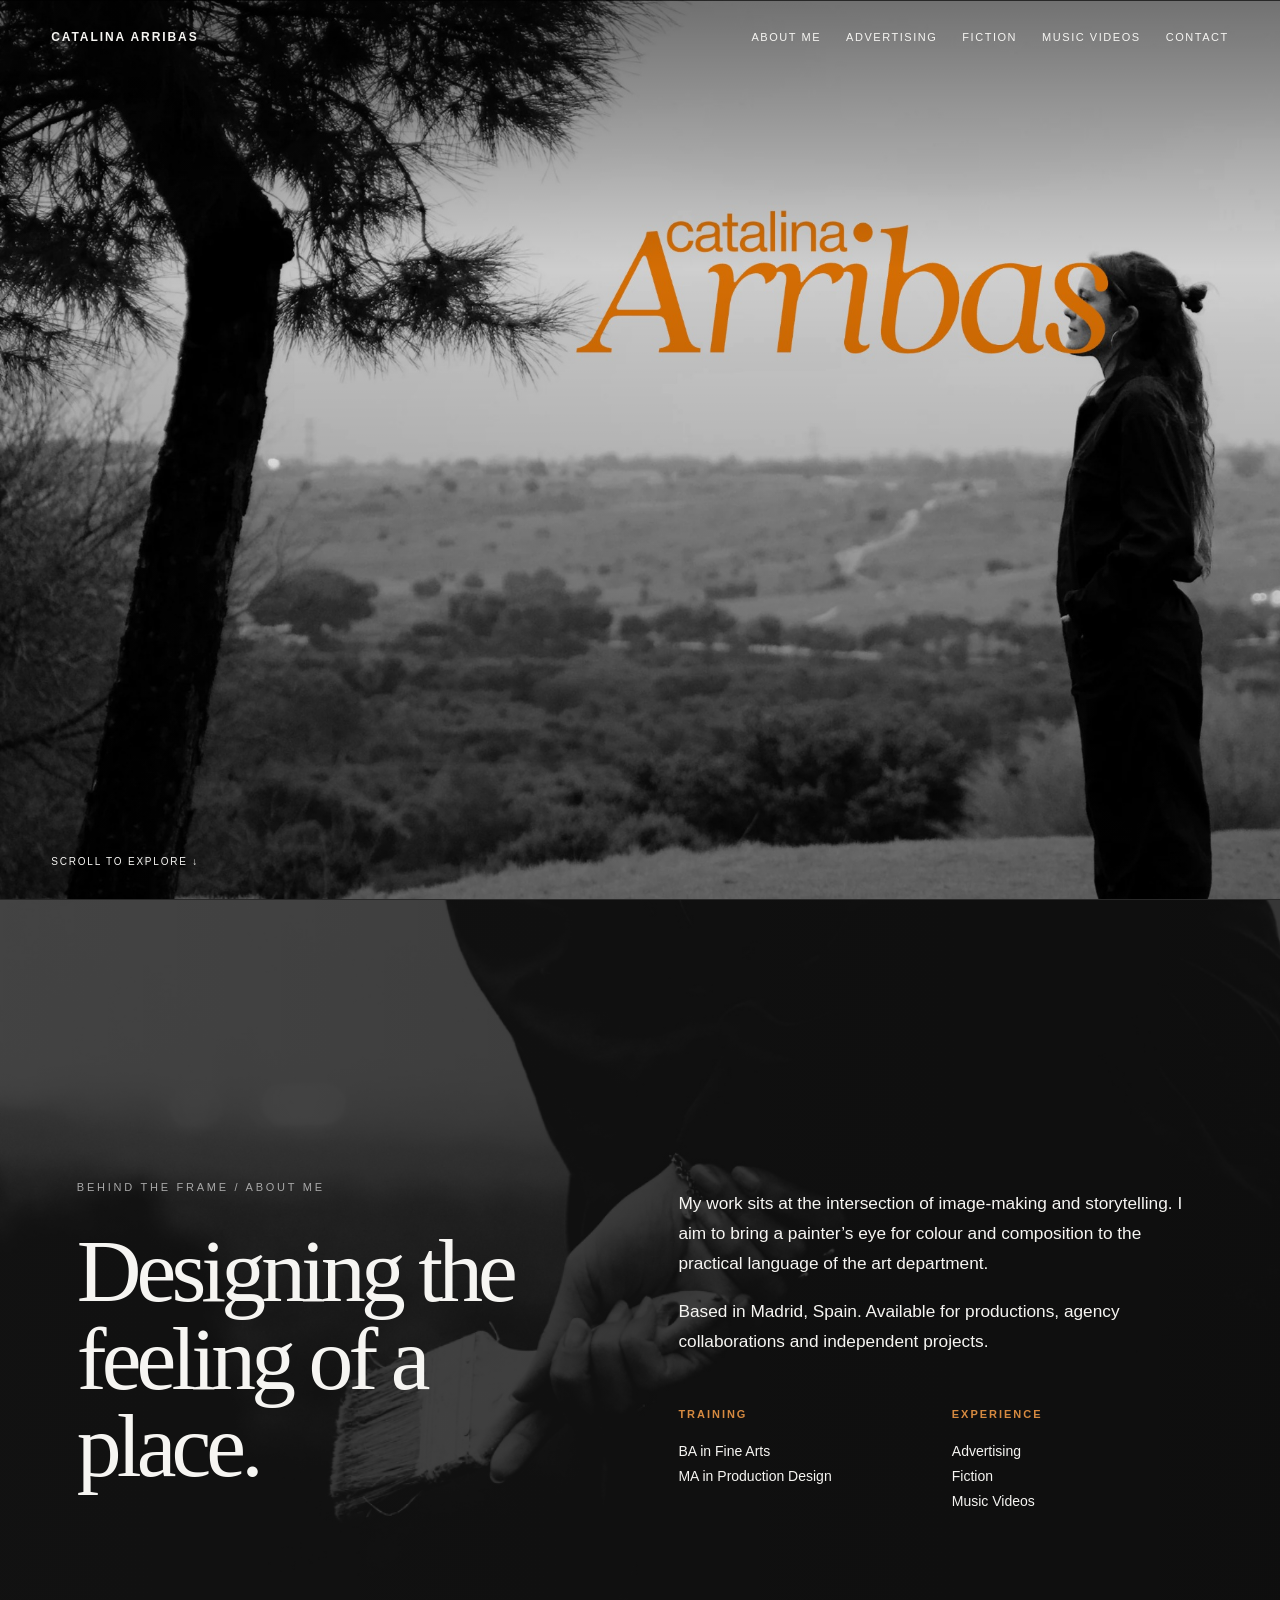
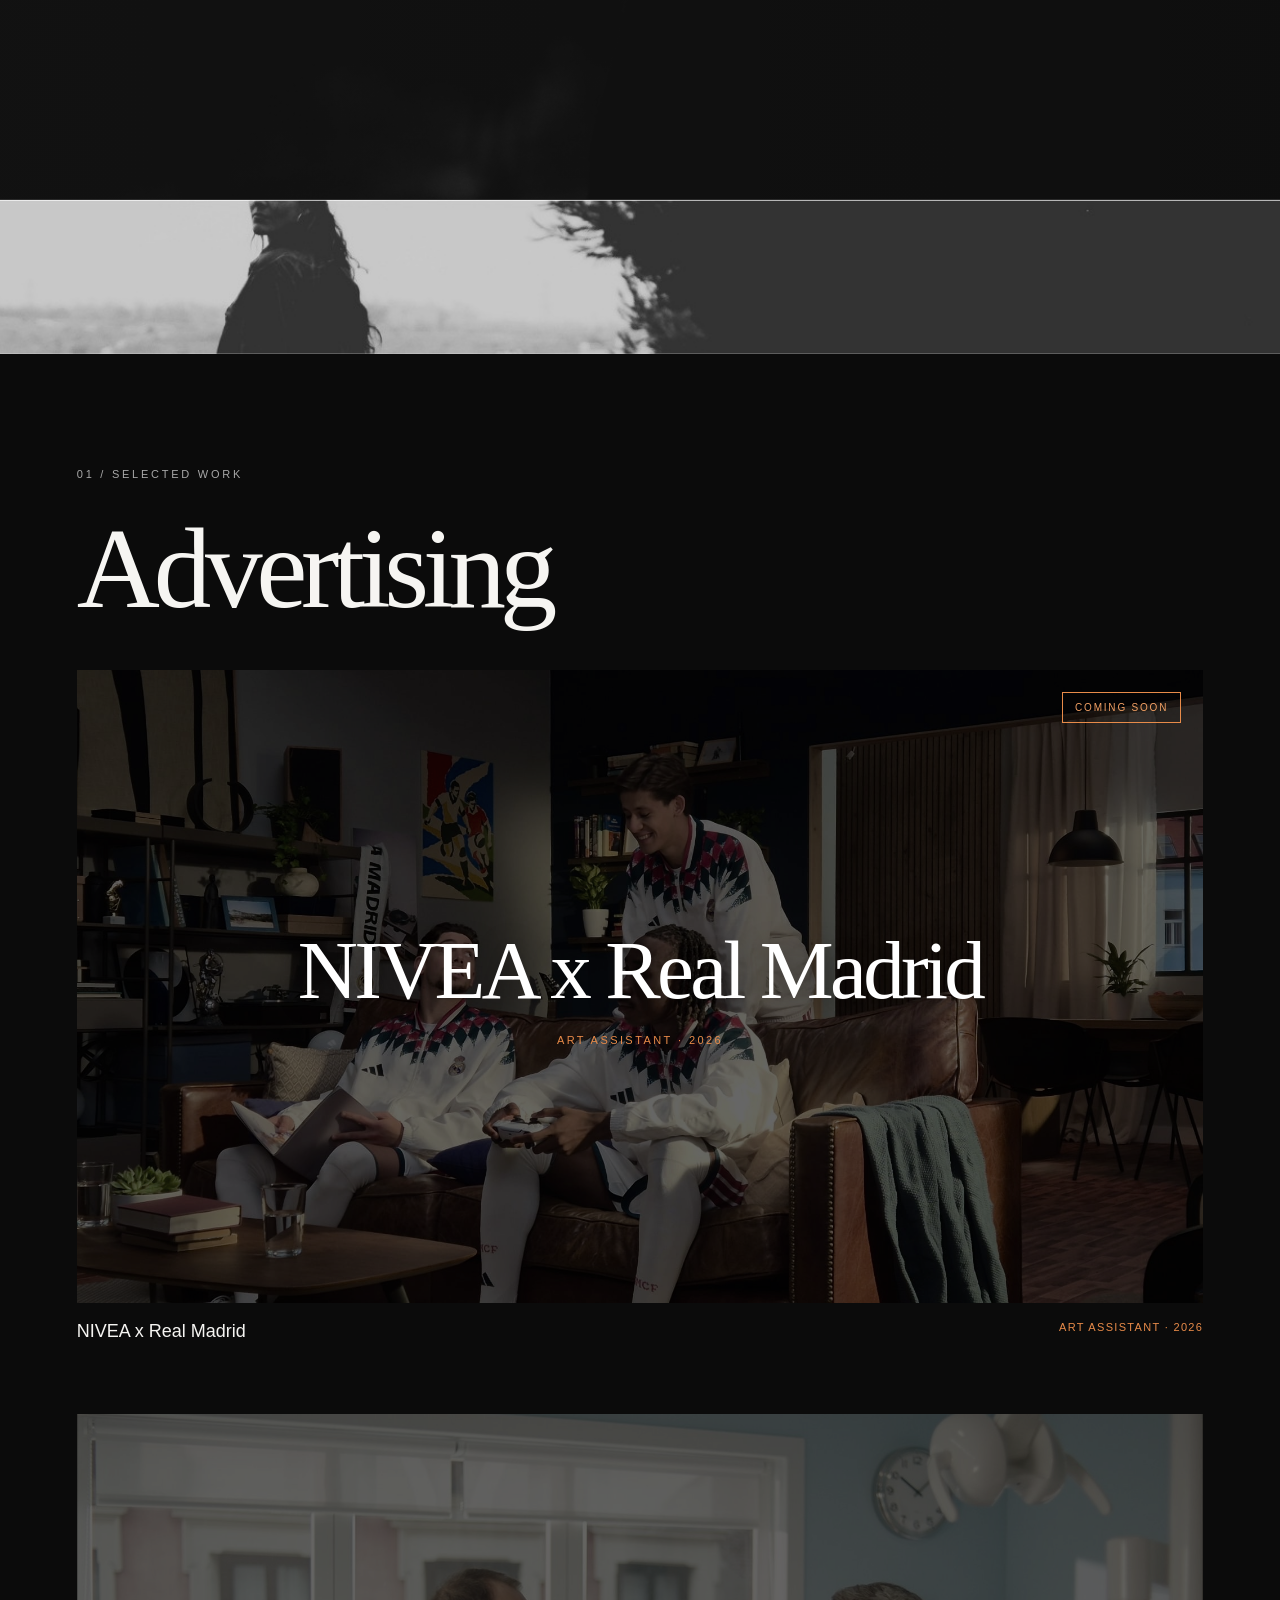
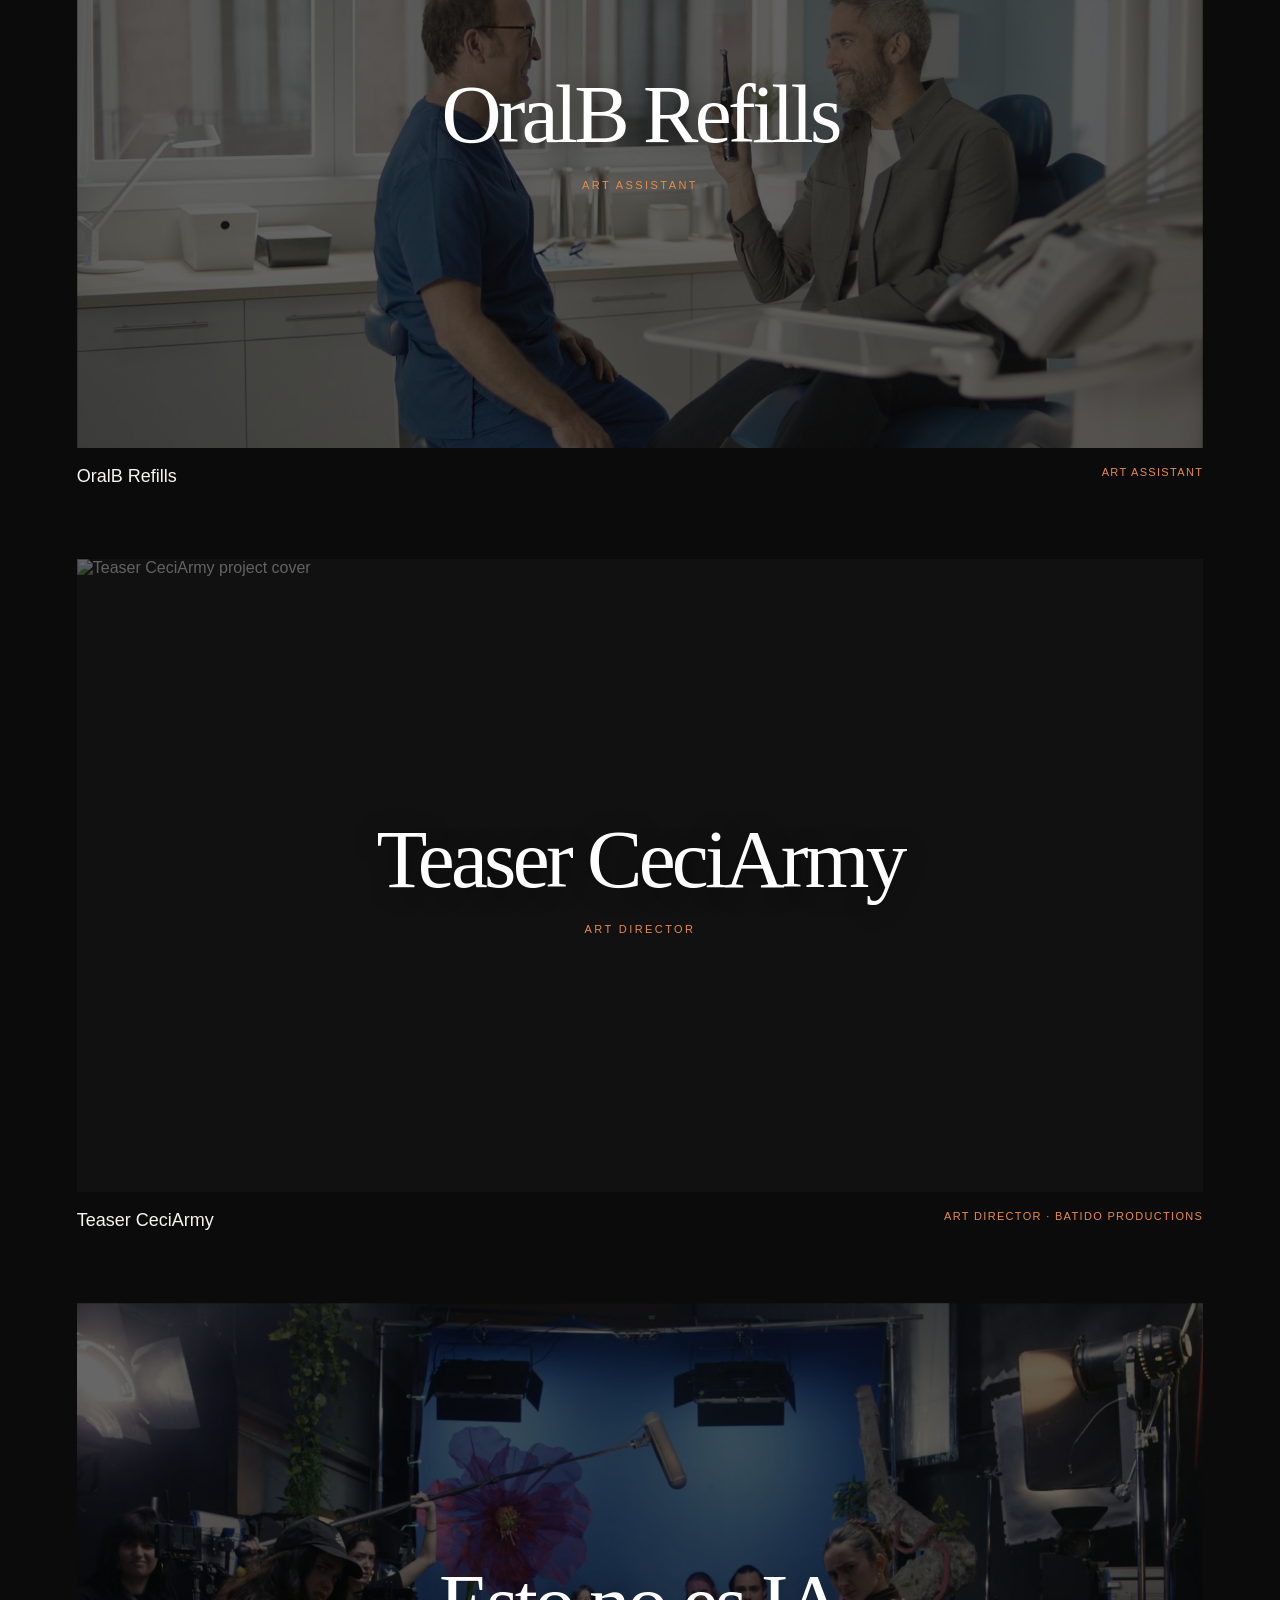
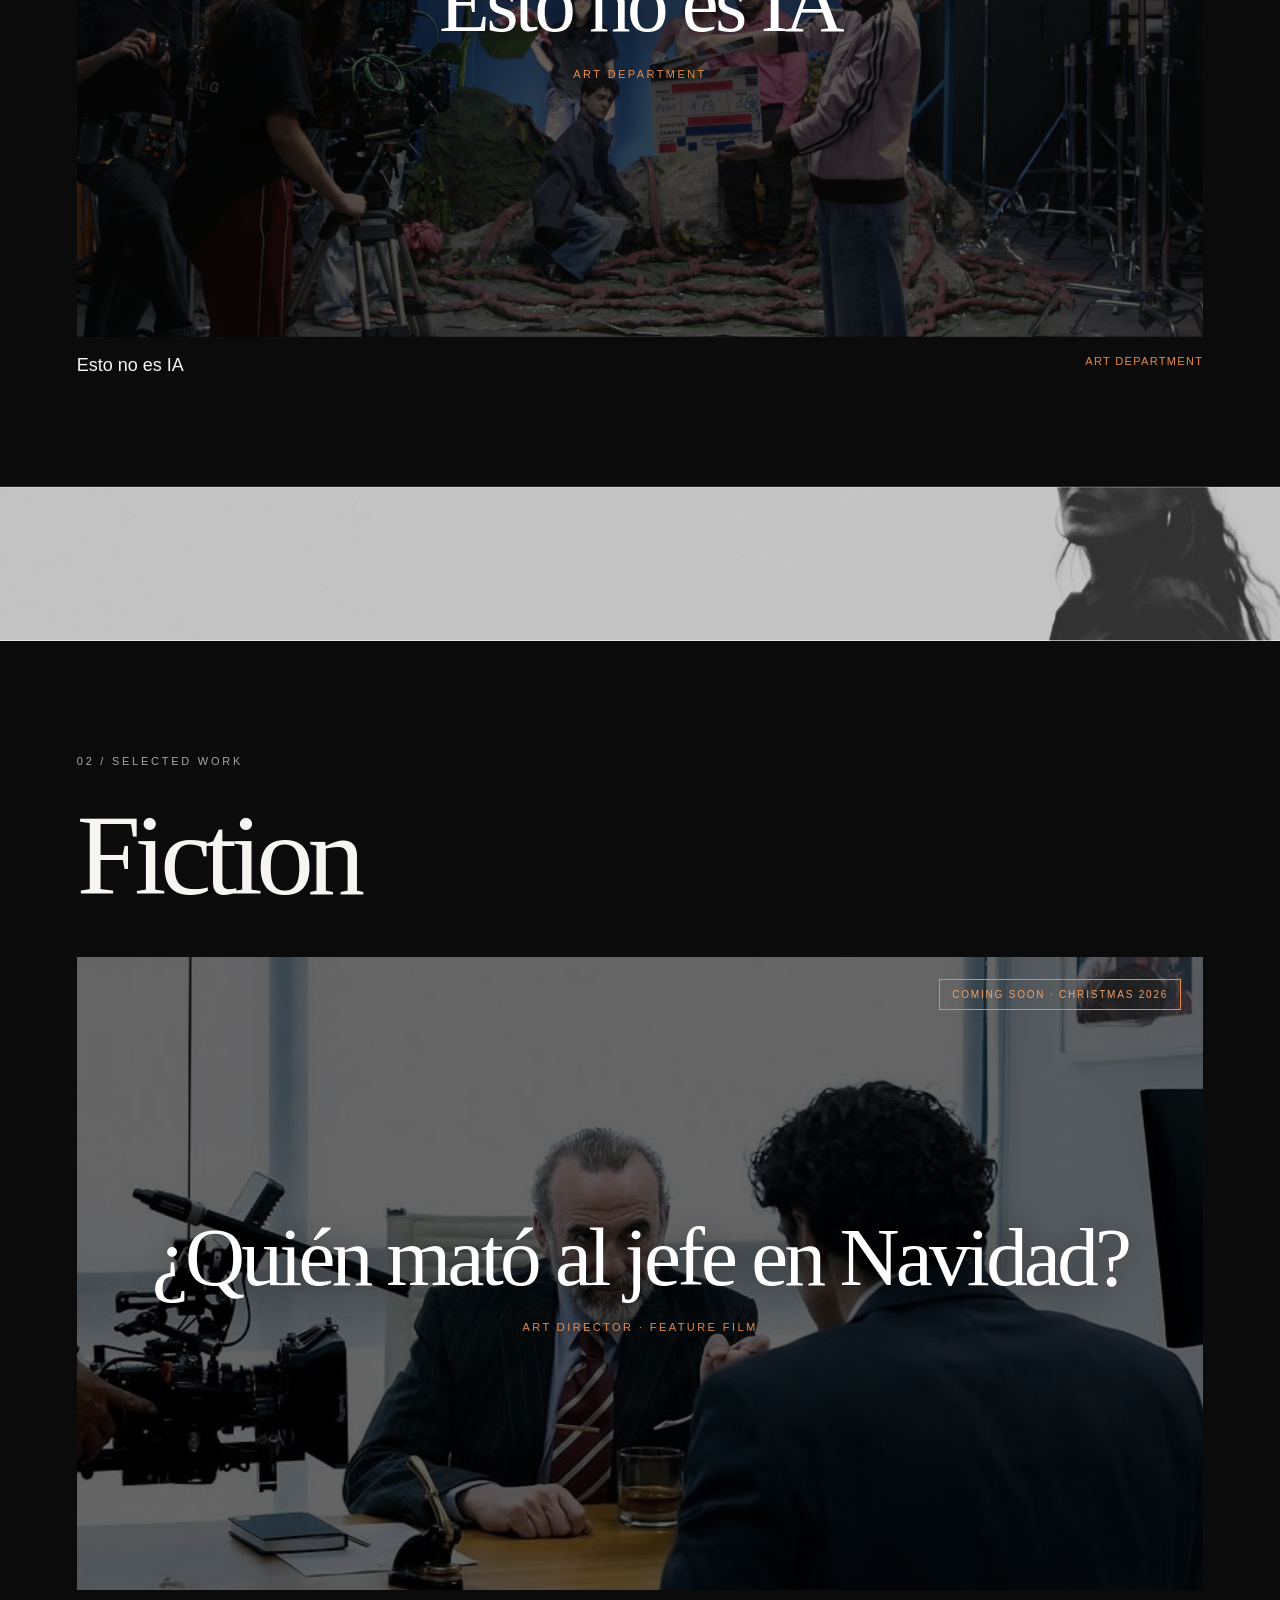
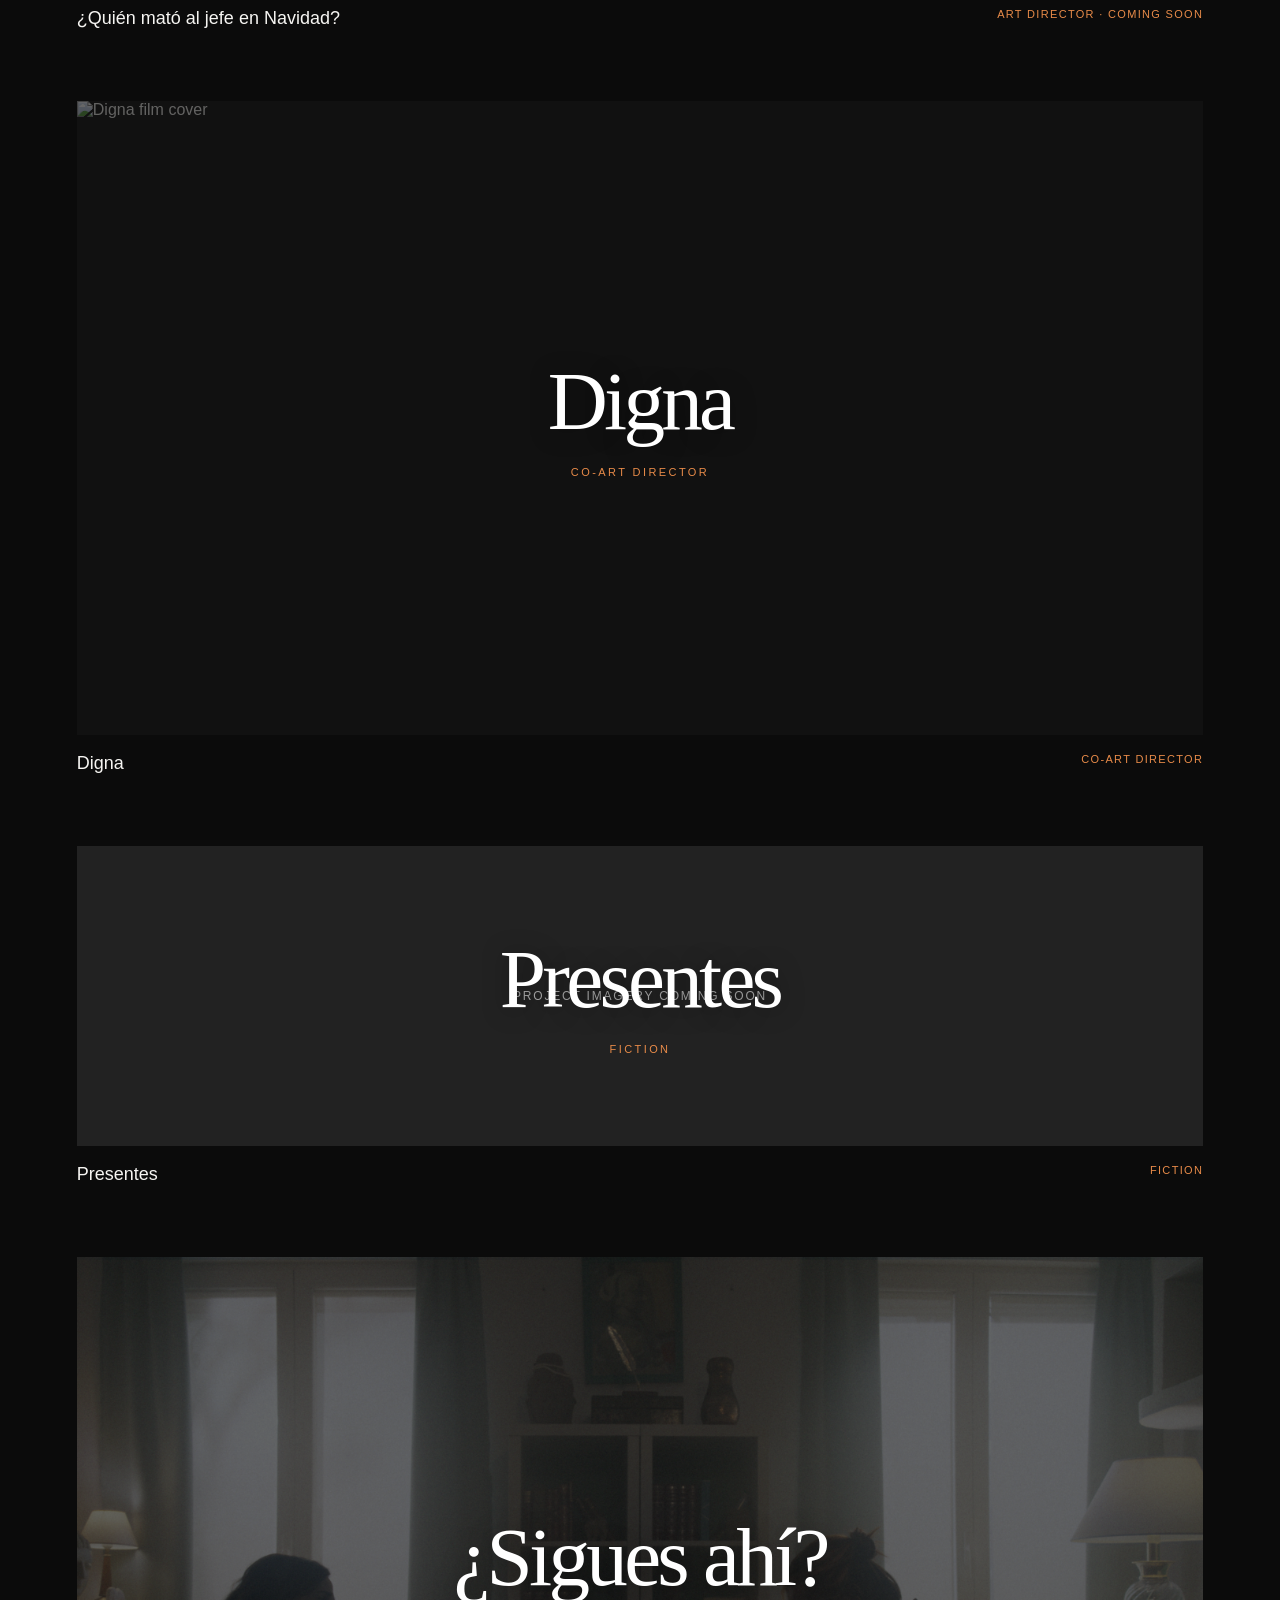
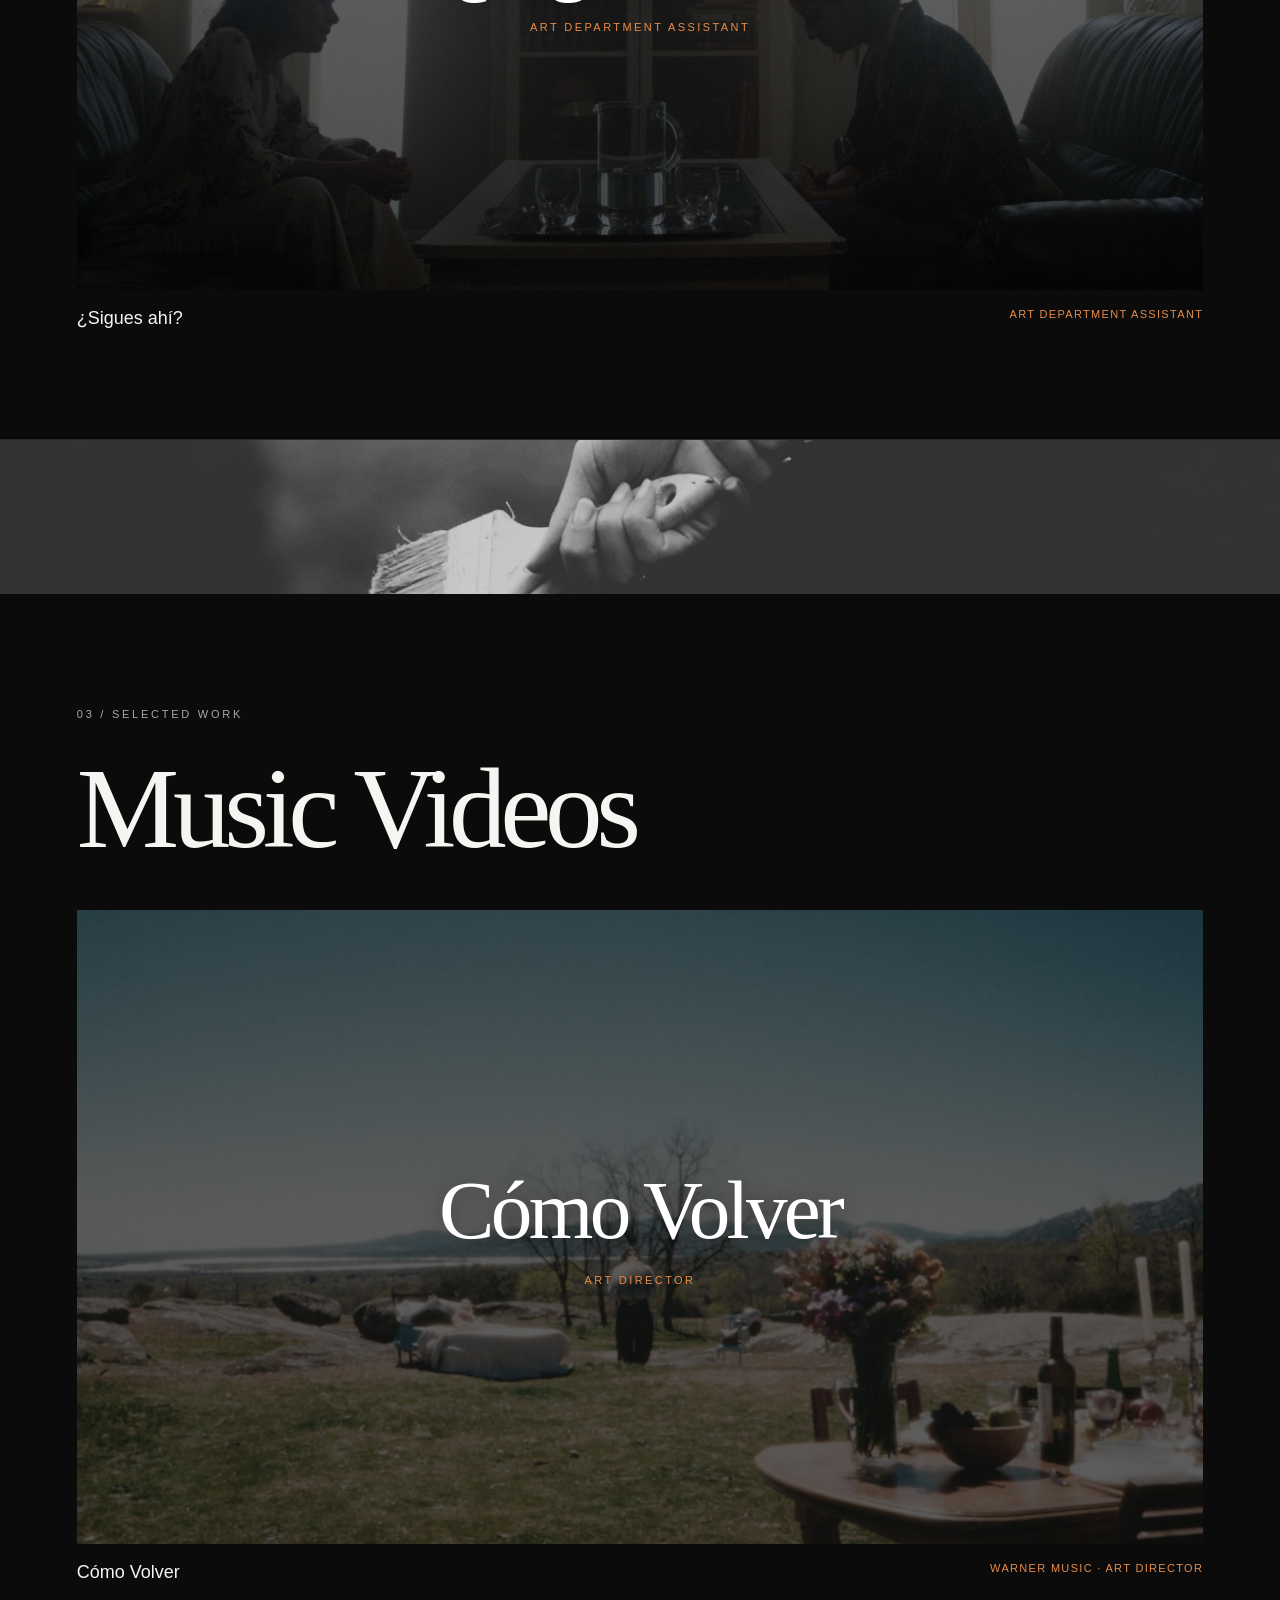
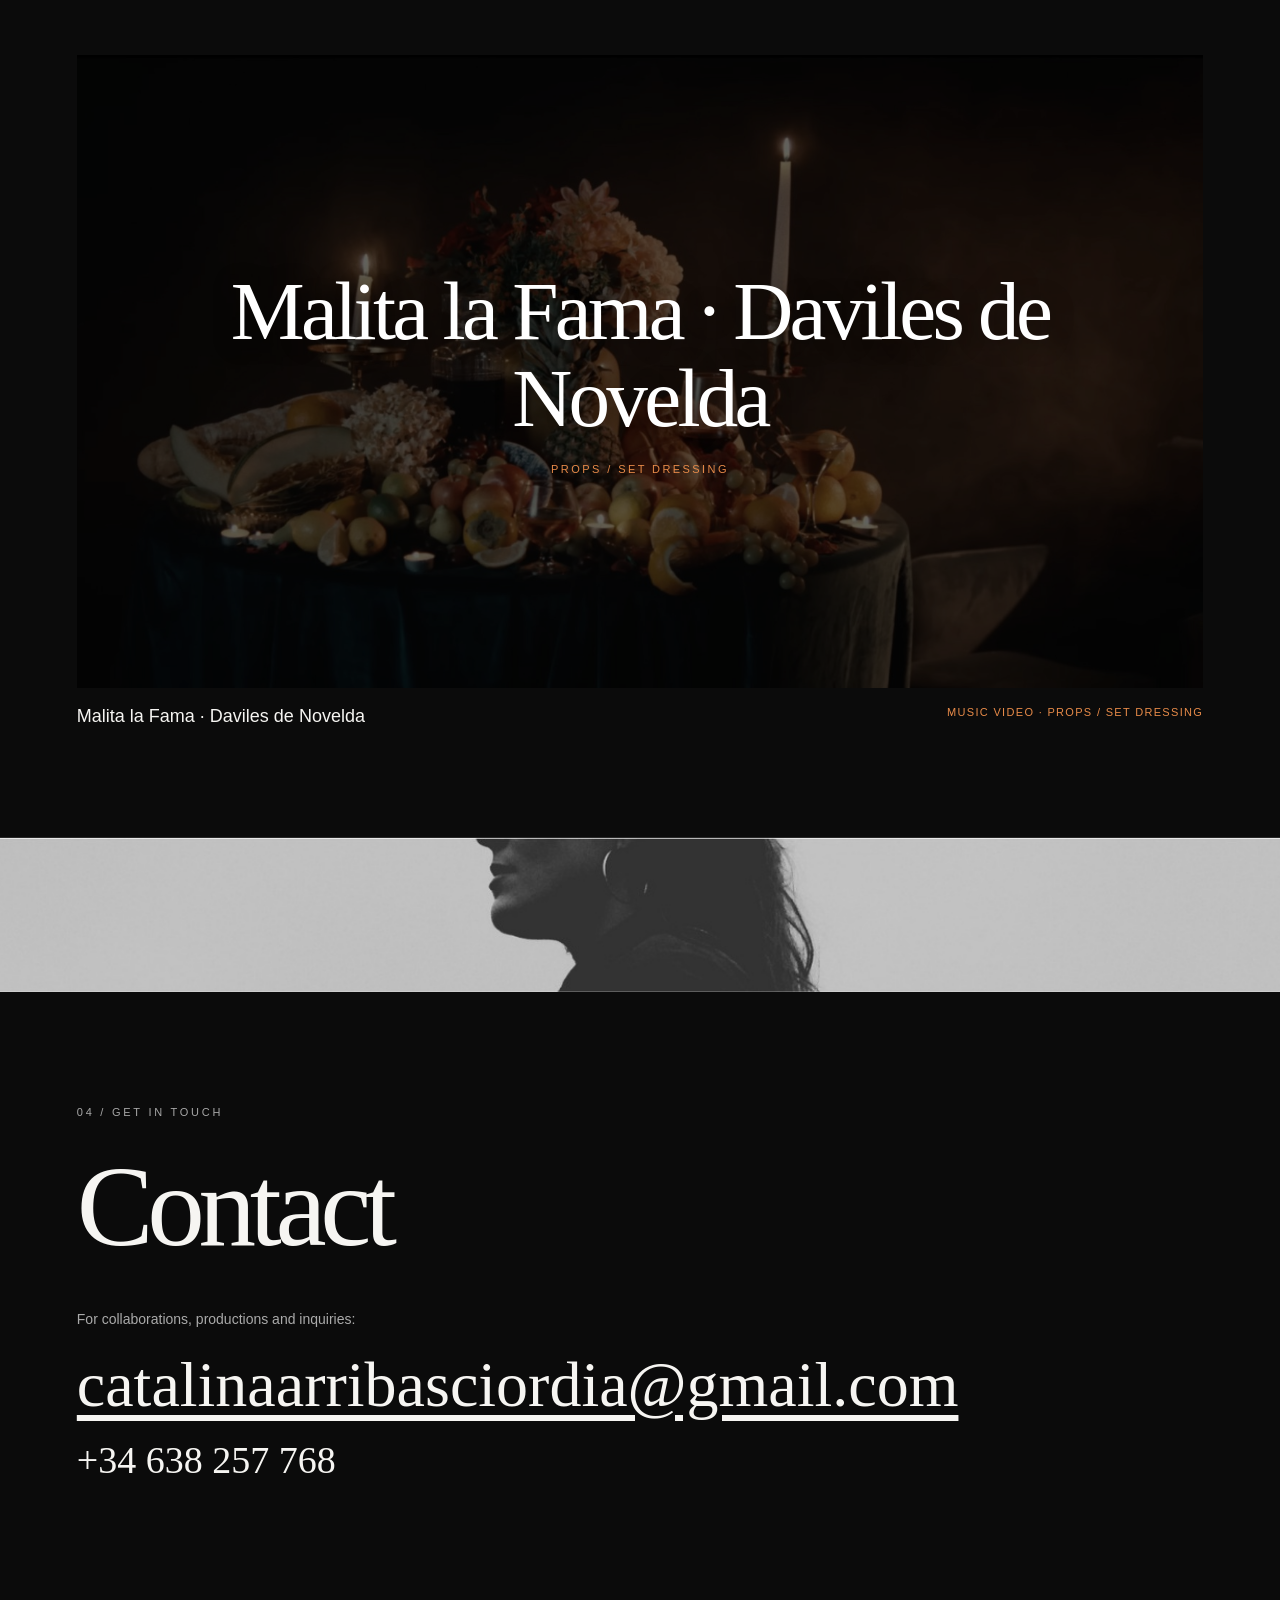
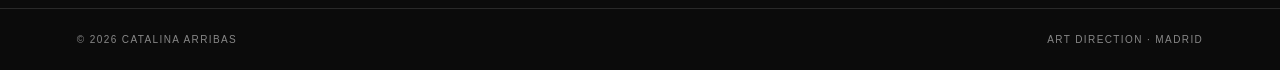
==== index.html @ 14651af1 "Rename index (9).html to index.html" ====
<!DOCTYPE html>

<html lang="en"><head><meta charset="utf-8"/><meta content="width=device-width, initial-scale=1" name="viewport"/><meta content="#0b0b0b" name="theme-color"/><meta content="Catalina Arribas — Art Direction portfolio. Advertising, Fiction and Music Videos." name="description"/><title>Catalina Arribas — Art Direction</title><style>
:root{color-scheme:dark}*{box-sizing:border-box}html{scroll-behavior:smooth}body{margin:0;background:#0b0b0b;color:#f6f5f2;font-family:Arial,Helvetica,sans-serif}a{color:inherit;text-decoration:none}header{position:absolute;z-index:3;top:0;left:0;width:100%;padding:30px 4%;display:flex;align-items:center;justify-content:space-between;gap:24px}.brand{font-size:12px;font-weight:700;letter-spacing:.16em}nav{display:flex;flex-wrap:wrap;gap:25px}nav a{font-size:11px;letter-spacing:.14em;text-transform:uppercase;transition:opacity .2s}nav a:hover{opacity:.55}.hero{min-height:100svh;position:relative;display:flex;align-items:center;justify-content:center;overflow:hidden;background:#111}.hero:before{content:"";position:absolute;inset:0;background:url('assets/cover.jpg') center center/cover no-repeat;filter:brightness(1)}.hero:after{content:"";position:absolute;inset:0;background:linear-gradient(180deg,rgba(0,0,0,.45),transparent 30%,rgba(0,0,0,.36))}.hero-content{z-index:1;text-align:center;width:100%;padding:20px}.hero h1{font-family:Georgia,'Times New Roman',serif;font-size:clamp(64px,11vw,185px);font-weight:400;letter-spacing:-.07em;line-height:.9;margin:0}.hero p{font-size:11px;letter-spacing:.38em;text-transform:uppercase;margin:30px 0 0}.scroll{position:absolute;z-index:2;bottom:32px;left:4%;font-size:10px;letter-spacing:.18em;text-transform:uppercase}section{padding:110px 6%;min-height:65vh;border-bottom:1px solid #292929}.eyebrow{font-size:11px;letter-spacing:.25em;text-transform:uppercase;color:#a8a8a8}h2{font-family:Georgia,'Times New Roman',serif;font-weight:400;font-size:clamp(55px,9vw,120px);letter-spacing:-.055em;margin:20px 0 35px}.project-card{display:block;max-width:1200px;margin-top:25px}.project-card img{display:block;width:100%;height:auto;aspect-ratio:16/9;object-fit:cover;transition:opacity .3s}.project-image{position:relative;display:block;overflow:hidden;background:#111}.project-image img{filter:brightness(.40) saturate(.72);transform:scale(1);transition:filter .65s ease,transform .8s ease}.project-card:hover .project-image img,.project-card:focus-visible .project-image img{filter:brightness(1) saturate(1);transform:scale(1.025)}.project-overlay{position:absolute;inset:0;display:flex;flex-direction:column;justify-content:center;align-items:center;text-align:center;padding:24px;pointer-events:none}.project-overlay-title{font-family:Georgia,serif;font-size:clamp(38px,6.5vw,100px);font-weight:400;letter-spacing:-.045em;line-height:1.05;text-shadow:0 2px 24px rgba(0,0,0,.35)}.project-overlay-subtitle{font-size:11px;letter-spacing:.22em;text-transform:uppercase;margin-top:20px}.project-card:focus-visible{outline:2px solid #d66b00;outline-offset:5px}@media(prefers-reduced-motion:reduce){.project-image img{transition:none}}.project-meta{display:flex;justify-content:space-between;gap:12px;flex-wrap:wrap;margin-top:18px}.project-meta strong{font-size:18px;font-weight:400}.project-meta span{font-size:11px;letter-spacing:.12em;text-transform:uppercase;color:#aaa}.project-detail{padding-top:100px}.project-detail img{display:block;width:100%;height:auto;margin-top:25px}.back-link{font-size:12px;letter-spacing:.12em;text-transform:uppercase}.placeholder{min-height:250px;border:1px solid #303030;display:flex;align-items:center;justify-content:center;text-align:center;color:#8e8e8e;font-size:12px;letter-spacing:.12em;text-transform:uppercase;padding:30px}.note{color:#aaa;max-width:600px;line-height:1.7;font-size:14px}.contact-link{font-family:Georgia,serif;font-size:clamp(25px,5vw,70px);text-decoration:underline;text-underline-offset:9px}footer{display:flex;justify-content:space-between;gap:16px;padding:25px 6%;color:#888;font-size:10px;letter-spacing:.14em;text-transform:uppercase}@media(max-width:700px){header{padding:23px 5%;align-items:flex-start;flex-direction:column;gap:20px}nav{gap:14px}nav a{font-size:10px}.hero h1{font-size:clamp(62px,15vw,105px)}.hero:before{background-position:56% center}section{padding:85px 6%;min-height:50vh}footer{flex-direction:column}}

.project-stack{display:grid;gap:72px}.project-card{margin-top:0}.project-overlay-title{color:#fff}
.project-tag{position:absolute;top:22px;right:22px;font-size:10px;letter-spacing:.18em;
padding:9px 12px;border:1px solid rgba(255,255,255,.65);color:#fff}
.project-detail{scroll-margin-top:20px}.detail-head{margin-bottom:40px}.detail-kicker{
font-size:11px;letter-spacing:.2em;text-transform:uppercase;color:#aaa}
.detail-role{color:#bdbdbd;font-size:13px;letter-spacing:.04em;line-height:1.8}
.gallery{display:grid;grid-template-columns:repeat(2,minmax(0,1fr));gap:16px}
.gallery img{margin:0;width:100%;height:100%;object-fit:cover}
.gallery figure{margin:0;overflow:hidden;background:#171717}
.gallery figure:first-child{grid-column:1/-1}
.gallery figure:first-child img{max-height:850px;object-fit:contain}
.gallery figure:not(:first-child) img{aspect-ratio:16/10}
.gallery figcaption{font-size:10px;letter-spacing:.12em;color:#999;padding:10px 0 4px}
.detail-note{font-size:13px;color:#aaa;line-height:1.7;max-width:700px;margin:0 0 30px}
@media(max-width:700px){.project-stack{gap:44px}.gallery{grid-template-columns:1fr}
.gallery figure:first-child{grid-column:auto}.project-tag{top:12px;right:12px;font-size:9px}
.project-overlay-title{font-size:clamp(28px,7vw,56px)}}

.project-meta span,.detail-kicker,.detail-role,.project-overlay-subtitle{color:#e88b49}.project-tag{color:#f2a064;border-color:#e88b49}

/* About and editorial separators */
#about{position:relative;min-height:100vh;display:grid;grid-template-columns:1fr 1fr;gap:6vw;align-items:center;background:#161616 url('assets/about-me.png') center/cover no-repeat;padding:120px 6%;isolation:isolate}#about:before{content:'';position:absolute;inset:0;background:linear-gradient(90deg,rgba(0,0,0,.66),rgba(0,0,0,.72));z-index:-1}.about-title{font-family:Georgia,serif;font-weight:400;font-size:clamp(56px,7vw,115px);line-height:.98;letter-spacing:-.055em;margin:32px 0}.about-copy{font-size:clamp(15px,1.35vw,20px);line-height:1.75;max-width:660px}.about-columns{display:grid;grid-template-columns:1fr 1fr;gap:22px;margin-top:38px}.about-columns h3{font-size:11px;letter-spacing:.18em;text-transform:uppercase;color:#d68a40}.about-columns p{font-size:14px;line-height:1.8}.section-banner{height:clamp(105px,12vw,190px);width:100%;background-position:center;background-size:cover;border:0;padding:0;min-height:0}.section-banner.advertising{background-image:url('assets/banner-advertising.jpg')}.section-banner.fiction{background-image:url('assets/banner-fiction.jpg')}.section-banner.music{background-image:url('assets/banner-music-videos.jpg')}.section-banner.contact{background-image:url('assets/banner-contact.jpg')}#contact .contact-phone{font-size:clamp(21px,3vw,38px);font-family:Georgia,serif} @media(max-width:700px){#about{grid-template-columns:1fr;gap:12px;padding:110px 6% 75px;min-height:85vh}.about-title{font-size:clamp(55px,12vw,85px)}.about-copy{font-size:15px}.section-banner{height:110px}}
 .hero-name{position:relative;color:#e87900;font-family:Georgia,serif;font-weight:400;font-size:clamp(76px,13vw,210px);line-height:.76;letter-spacing:-.075em;text-align:center;text-transform:none;text-shadow:0 1px 8px rgba(0,0,0,.1)}@media(max-width:700px){.hero-name{font-size:clamp(70px,17vw,135px)}} 
/* Project pages: only covers on home; details open as separate views */
.project-detail{display:none}
.project-detail:target{display:block;min-height:100vh;padding-top:130px}
body:has(.project-detail:target) main > :not(.project-detail){display:none}
body:has(.project-detail:target) .project-detail:not(:target){display:none}
.project-image-placeholder{width:100%;height:100%;min-height:300px;display:grid;place-items:center;background:#222;color:#aaa;letter-spacing:.15em;text-transform:uppercase;font-size:12px}
</style></head><body><header><a class="brand" href="#home">CATALINA ARRIBAS</a><nav aria-label="Main navigation"><a href="#about">About Me</a><a href="advertising.html">Advertising</a><a href="fiction.html">Fiction</a><a href="music-videos.html">Music Videos</a><a href="#contact">Contact</a></nav></header><main><section aria-label="Catalina Arribas, Art Direction" class="hero" id="home"><div class="hero-content"></div><a class="scroll" href="#about">Scroll to explore ↓</a></section><section id="about"><div><span class="eyebrow">Behind the frame / About me</span><h2 class="about-title">Designing the<br/>feeling of a<br/>place.</h2></div><div class="about-copy"><p>My work sits at the intersection of image-making and storytelling. I aim to bring a painter’s eye for colour and composition to the practical language of the art department.</p><p>Based in Madrid, Spain. Available for productions, agency collaborations and independent projects.</p><div class="about-columns"><div><h3>Training</h3><p>BA in Fine Arts<br/>MA in Production Design</p></div><div><h3>Experience</h3><p>Advertising<br/>Fiction<br/>Music Videos</p></div></div></div></section><div aria-hidden="true" class="section-banner advertising"></div><section id="advertising"><span class="eyebrow">01 / Selected work</span><h2>Advertising</h2><div class="project-stack"><a aria-label="View NIVEA x Real Madrid project" class="project-card" href="advertising.html#nivea-real-madrid"><div class="project-image"><img alt="NIVEA x Real Madrid project cover" loading="lazy" src="assets/nivea-real-madrid.jpg"/><div class="project-overlay"><strong class="project-overlay-title">NIVEA x Real Madrid</strong><span class="project-overlay-subtitle">Art Assistant · 2026</span></div><span class="project-tag">COMING SOON</span></div><div class="project-meta"><strong>NIVEA x Real Madrid</strong><span>Art Assistant · 2026</span></div></a><a aria-label="View OralB Refills project" class="project-card" href="advertising.html#oralb-refills"><div class="project-image"><img alt="OralB Refills project cover" loading="lazy" src="assets/oralb-01.jpg"/><div class="project-overlay"><strong class="project-overlay-title">OralB Refills</strong><span class="project-overlay-subtitle">Art Assistant</span></div></div><div class="project-meta"><strong>OralB Refills</strong><span>Art Assistant</span></div></a><a aria-label="View Teaser CeciArmy project" class="project-card" href="advertising.html#ceciarmy"><div class="project-image"><img alt="Teaser CeciArmy project cover" loading="lazy" src="assets/ceciarmy-01.jpg"/><div class="project-overlay"><strong class="project-overlay-title">Teaser CeciArmy</strong><span class="project-overlay-subtitle">Art Director</span></div></div><div class="project-meta"><strong>Teaser CeciArmy</strong><span>Art Director · Batido Productions</span></div></a><a aria-label="View Esto no es IA project" class="project-card" href="advertising.html#esto-no-es-ia"><div class="project-image"><img alt="Esto no es IA project cover" loading="lazy" src="assets/icm-01.jpg"/><div class="project-overlay"><strong class="project-overlay-title">Esto no es IA</strong><span class="project-overlay-subtitle">Art Department</span></div></div><div class="project-meta"><strong>Esto no es IA</strong><span>Art Department</span></div></a></div></section><div aria-hidden="true" class="section-banner fiction"></div><section id="fiction"><span class="eyebrow">02 / Selected work</span><h2>Fiction</h2><div class="project-stack"><a aria-label="View ¿Quién mató al jefe en Navidad? project" class="project-card" href="fiction.html#quien-mato-al-jefe"><div class="project-image"><img alt="¿Quién mató al jefe en Navidad? film cover" loading="lazy" src="assets/fiction-jefe-01.jpg"/><div class="project-overlay"><strong class="project-overlay-title">¿Quién mató al jefe en Navidad?</strong><span class="project-overlay-subtitle">Art Director · Feature Film</span></div><span class="project-tag">COMING SOON · CHRISTMAS 2026</span></div><div class="project-meta"><strong>¿Quién mató al jefe en Navidad?</strong><span>Art Director · Coming Soon</span></div></a><a aria-label="View Digna project" class="project-card" href="fiction.html#digna"><div class="project-image"><img alt="Digna film cover" loading="lazy" src="assets/digna-01.jpg"/><div class="project-overlay"><strong class="project-overlay-title">Digna</strong><span class="project-overlay-subtitle">Co-Art Director</span></div></div><div class="project-meta"><strong>Digna</strong><span>Co-Art Director</span></div></a><a aria-label="View Presentes project" class="project-card" href="fiction.html#presentes"><div class="project-image"><div class="project-image-placeholder">Project imagery coming soon</div><div class="project-overlay"><strong class="project-overlay-title">Presentes</strong><span class="project-overlay-subtitle">Fiction</span></div></div><div class="project-meta"><strong>Presentes</strong><span>Fiction</span></div></a><a aria-label="View ¿Sigues ahí? project" class="project-card" href="fiction.html#sigues-ahi"><div class="project-image"><img alt="¿Sigues ahí? film cover" loading="lazy" src="assets/sigues-ahi-01.jpg"/><div class="project-overlay"><strong class="project-overlay-title">¿Sigues ahí?</strong><span class="project-overlay-subtitle">Art Department Assistant</span></div></div><div class="project-meta"><strong>¿Sigues ahí?</strong><span>Art Department Assistant</span></div></a></div></section><div aria-hidden="true" class="section-banner music"></div><section id="music-videos"><span class="eyebrow">03 / Selected work</span><h2>Music Videos</h2><div class="project-stack"><a class="project-card" href="music-videos.html#como-volver"><div class="project-image"><img alt="Cómo Volver cover" loading="lazy" src="assets/como-volver-01.jpg"/><div class="project-overlay"><strong class="project-overlay-title">Cómo Volver</strong><span class="project-overlay-subtitle">Art Director</span></div></div><div class="project-meta"><strong>Cómo Volver</strong><span>Warner Music · Art Director</span></div></a><a class="project-card" href="music-videos.html#malita-la-fama"><div class="project-image"><img alt="Malita la Fama · Daviles de Novelda cover" loading="lazy" src="assets/malita-la-fama-01.jpg"/><div class="project-overlay"><strong class="project-overlay-title">Malita la Fama · Daviles de Novelda</strong><span class="project-overlay-subtitle">Props / Set Dressing</span></div></div><div class="project-meta"><strong>Malita la Fama · Daviles de Novelda</strong><span>Music Video · Props / Set Dressing</span></div></a></div></section><div aria-hidden="true" class="section-banner contact"></div><section id="contact"><span class="eyebrow">04 / Get in touch</span><h2>Contact</h2><p class="note">For collaborations, productions and inquiries:</p><p><a class="contact-link" href="mailto:catalinaarribasciordia@gmail.com">catalinaarribasciordia@gmail.com</a></p><p><a class="contact-phone" href="tel:+34638257768">+34 638 257 768</a></p></section></main><footer><span>© 2026 Catalina Arribas</span><span>Art Direction · Madrid</span></footer></body></html>
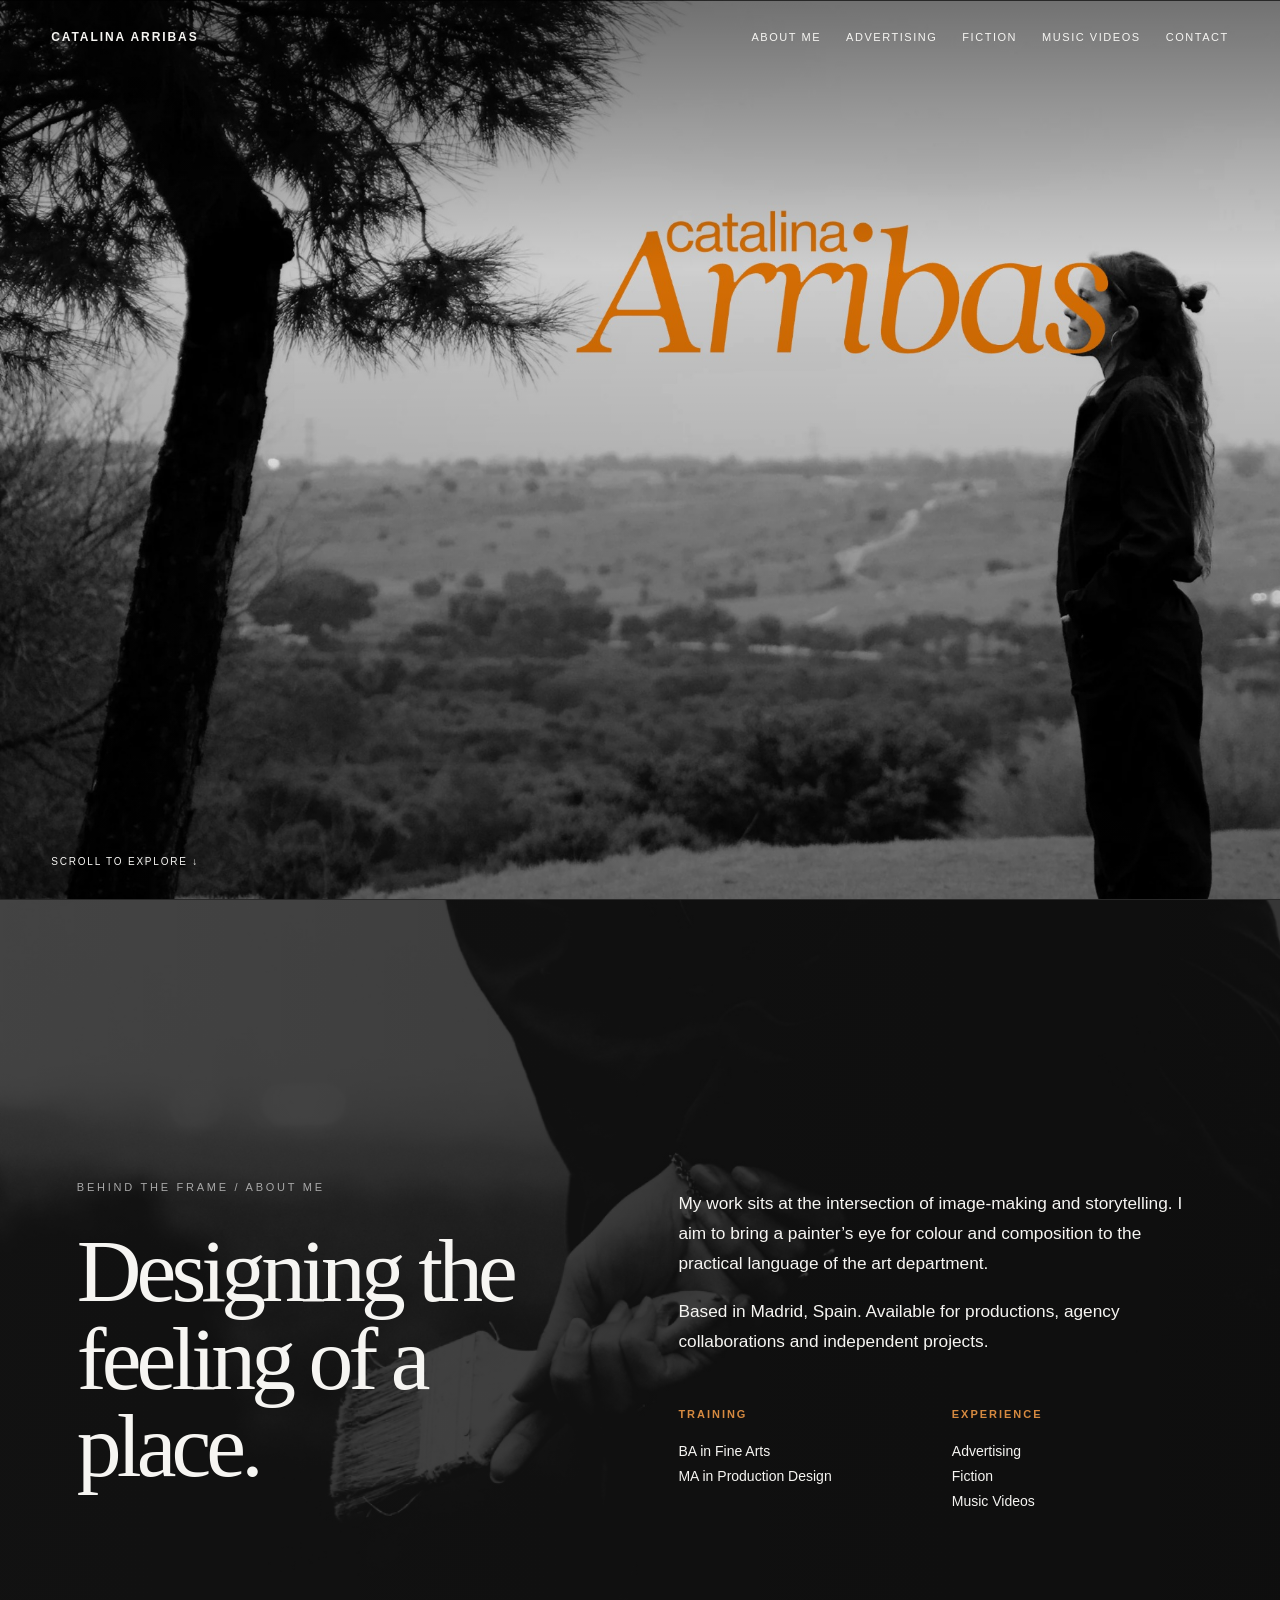
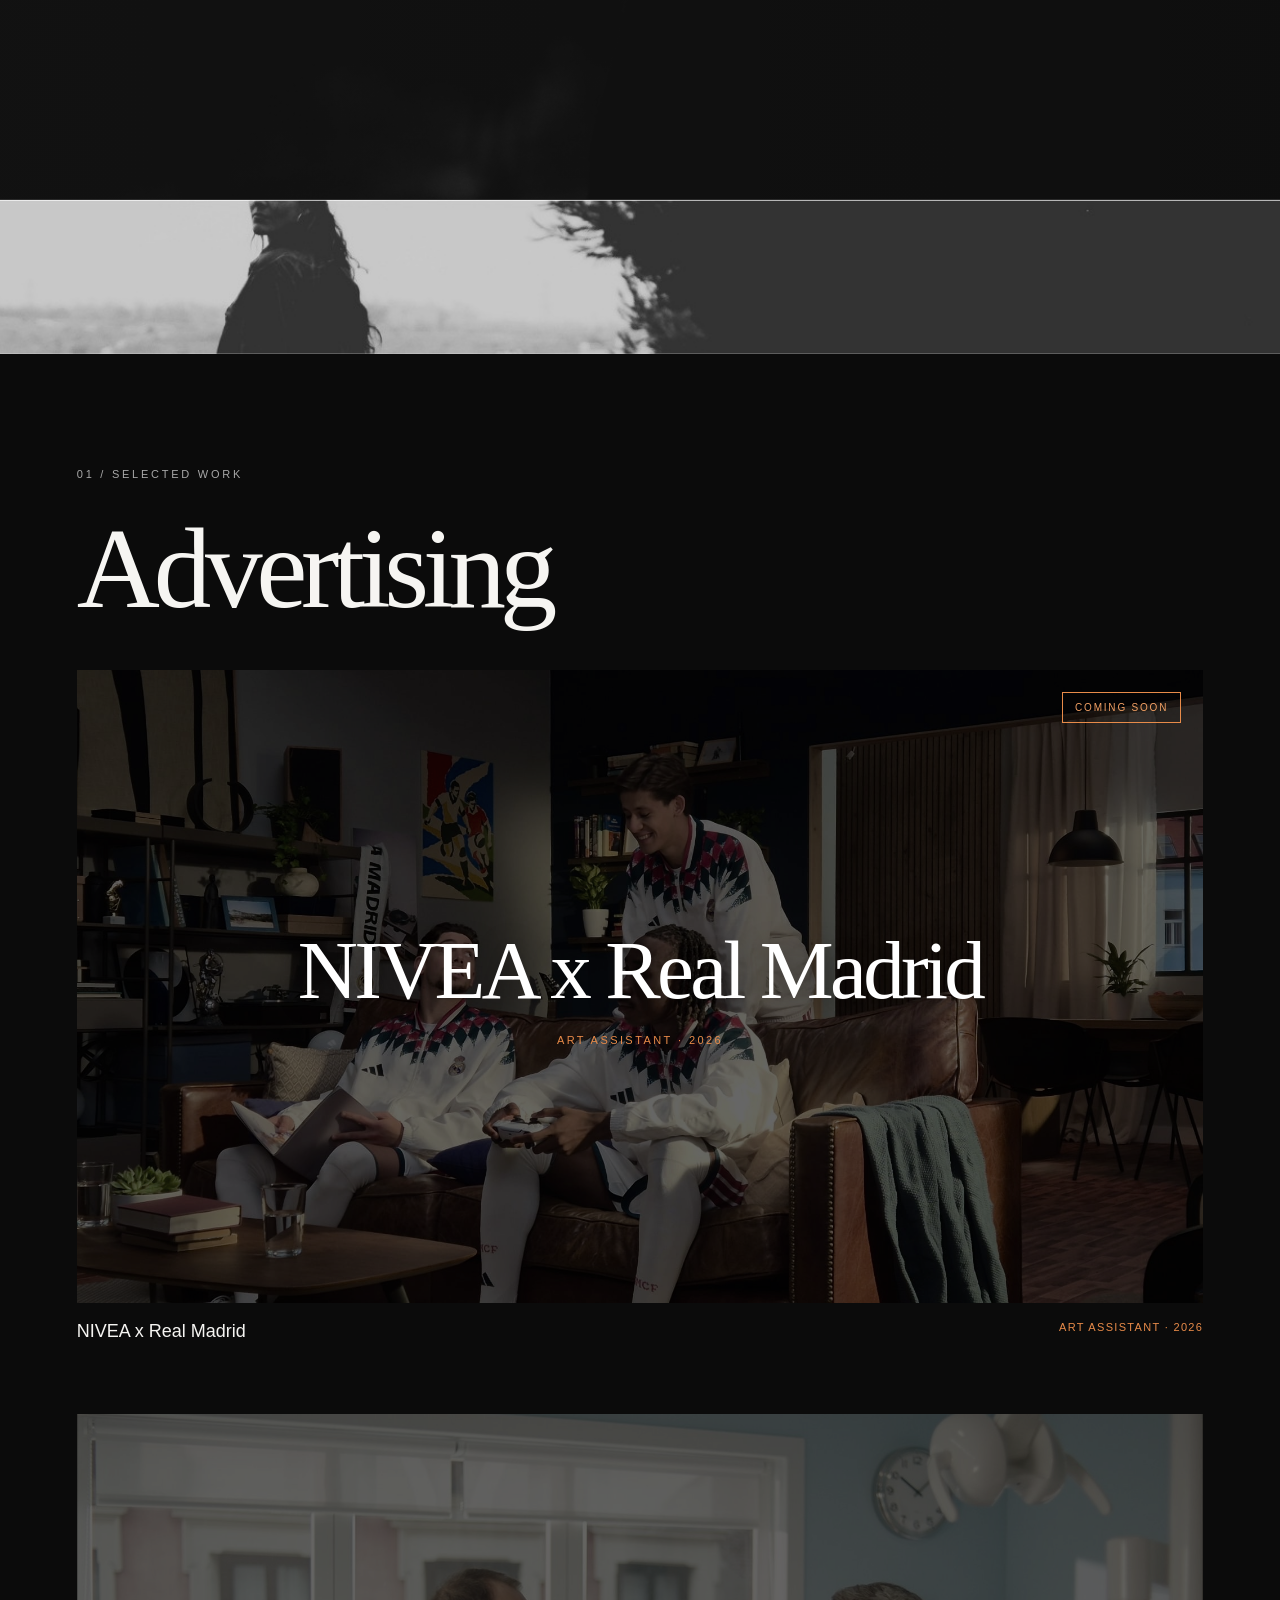
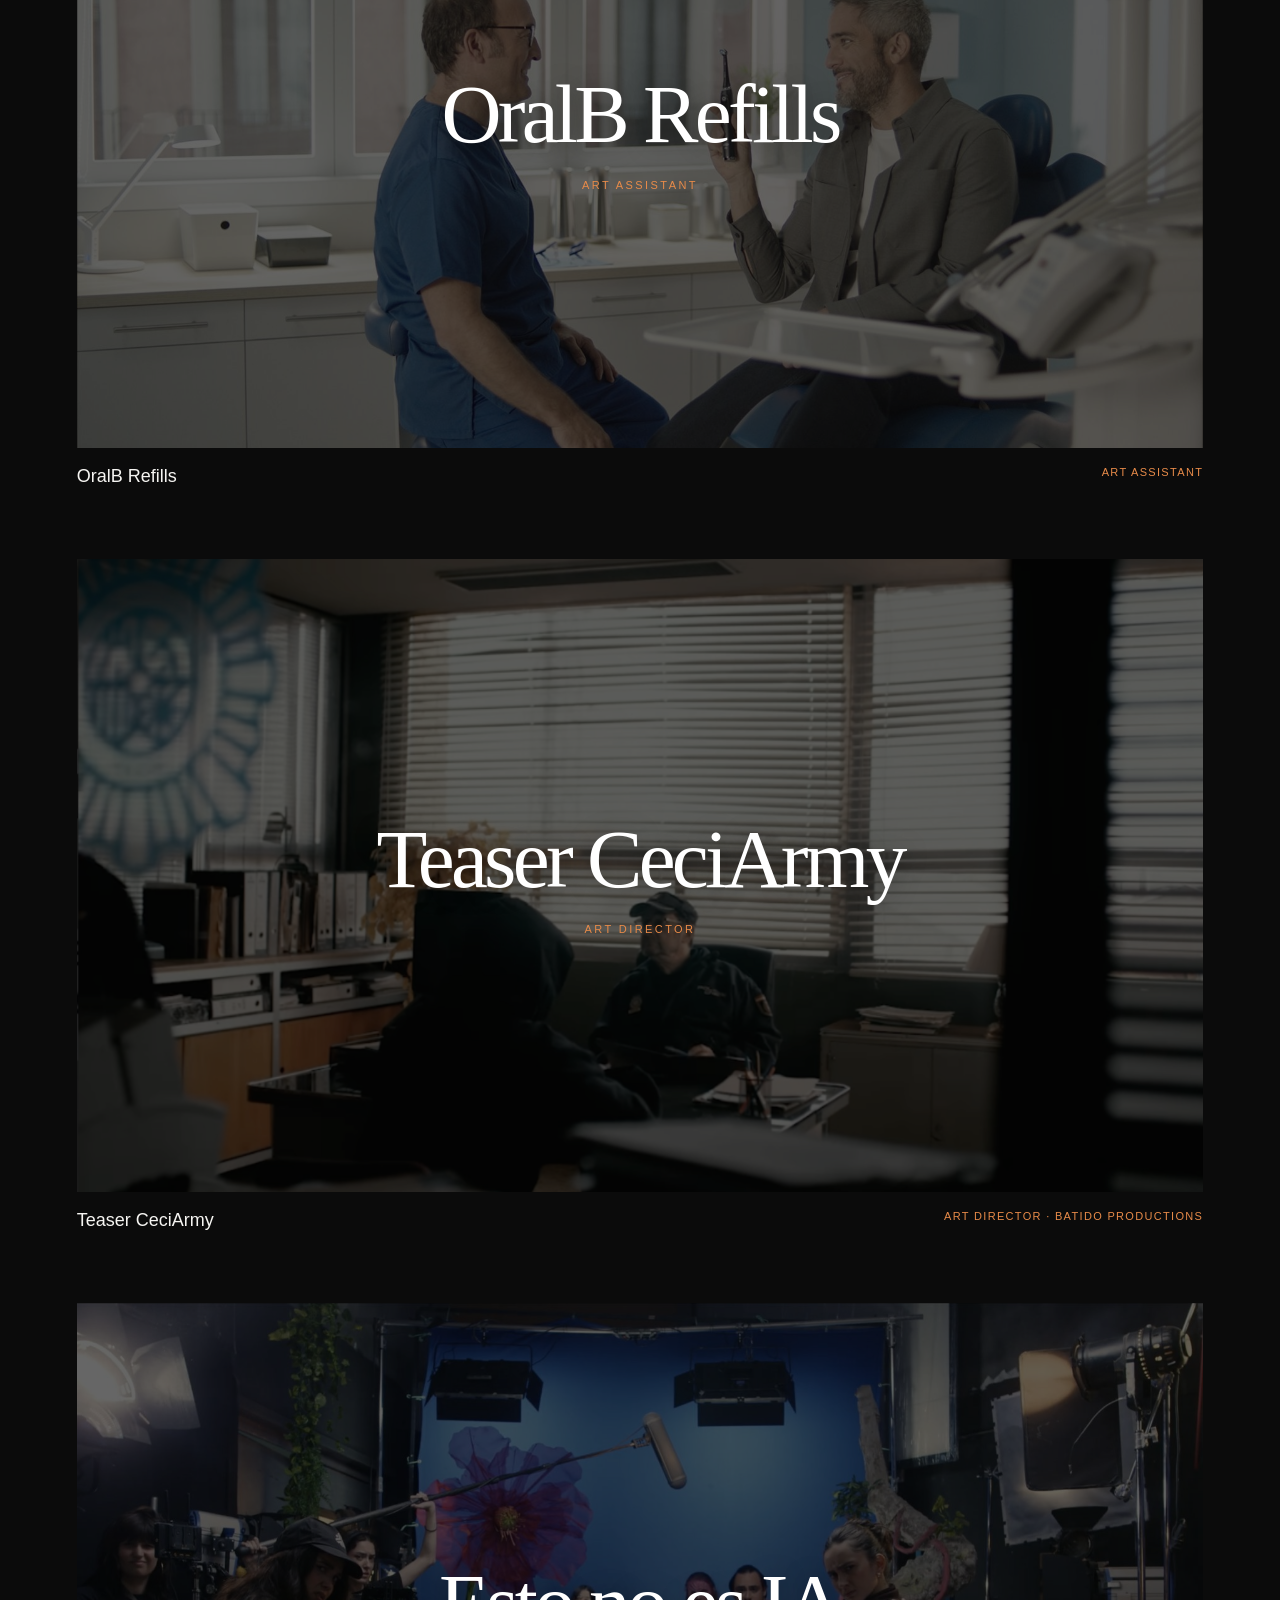
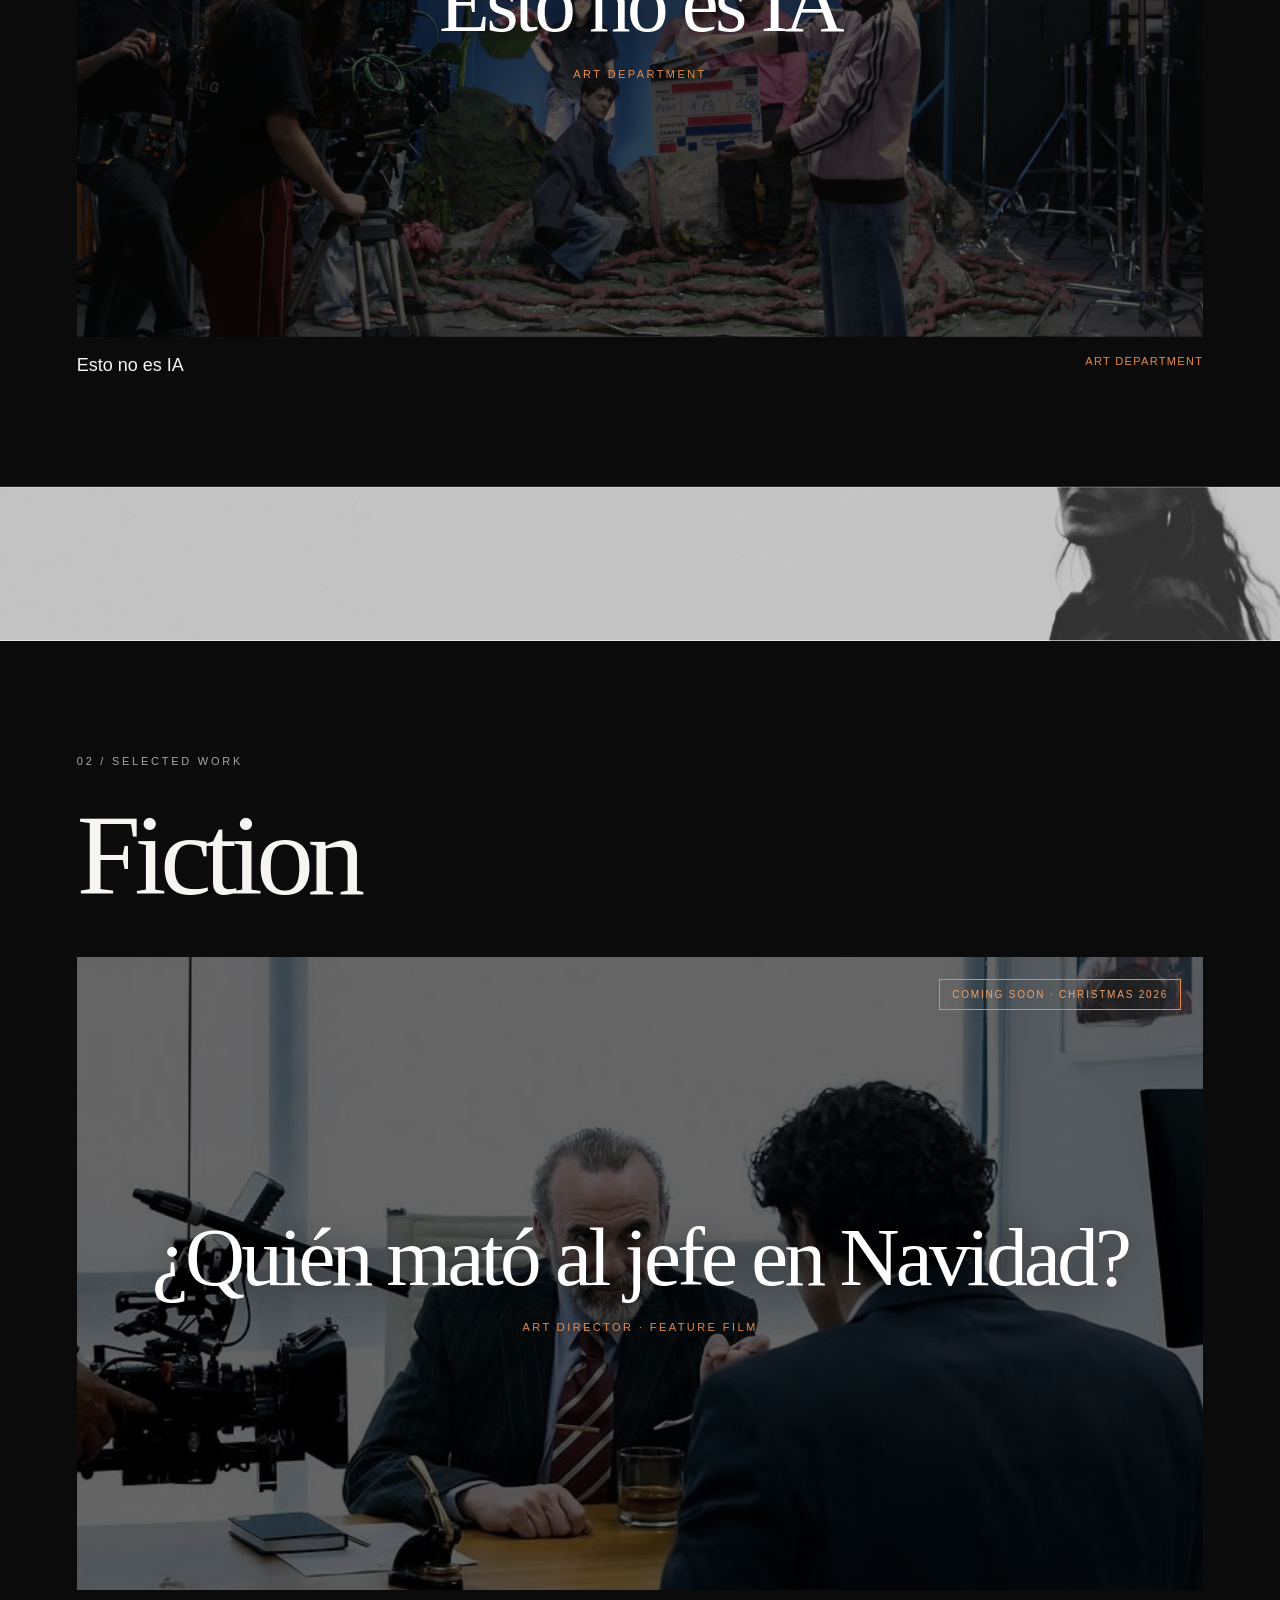
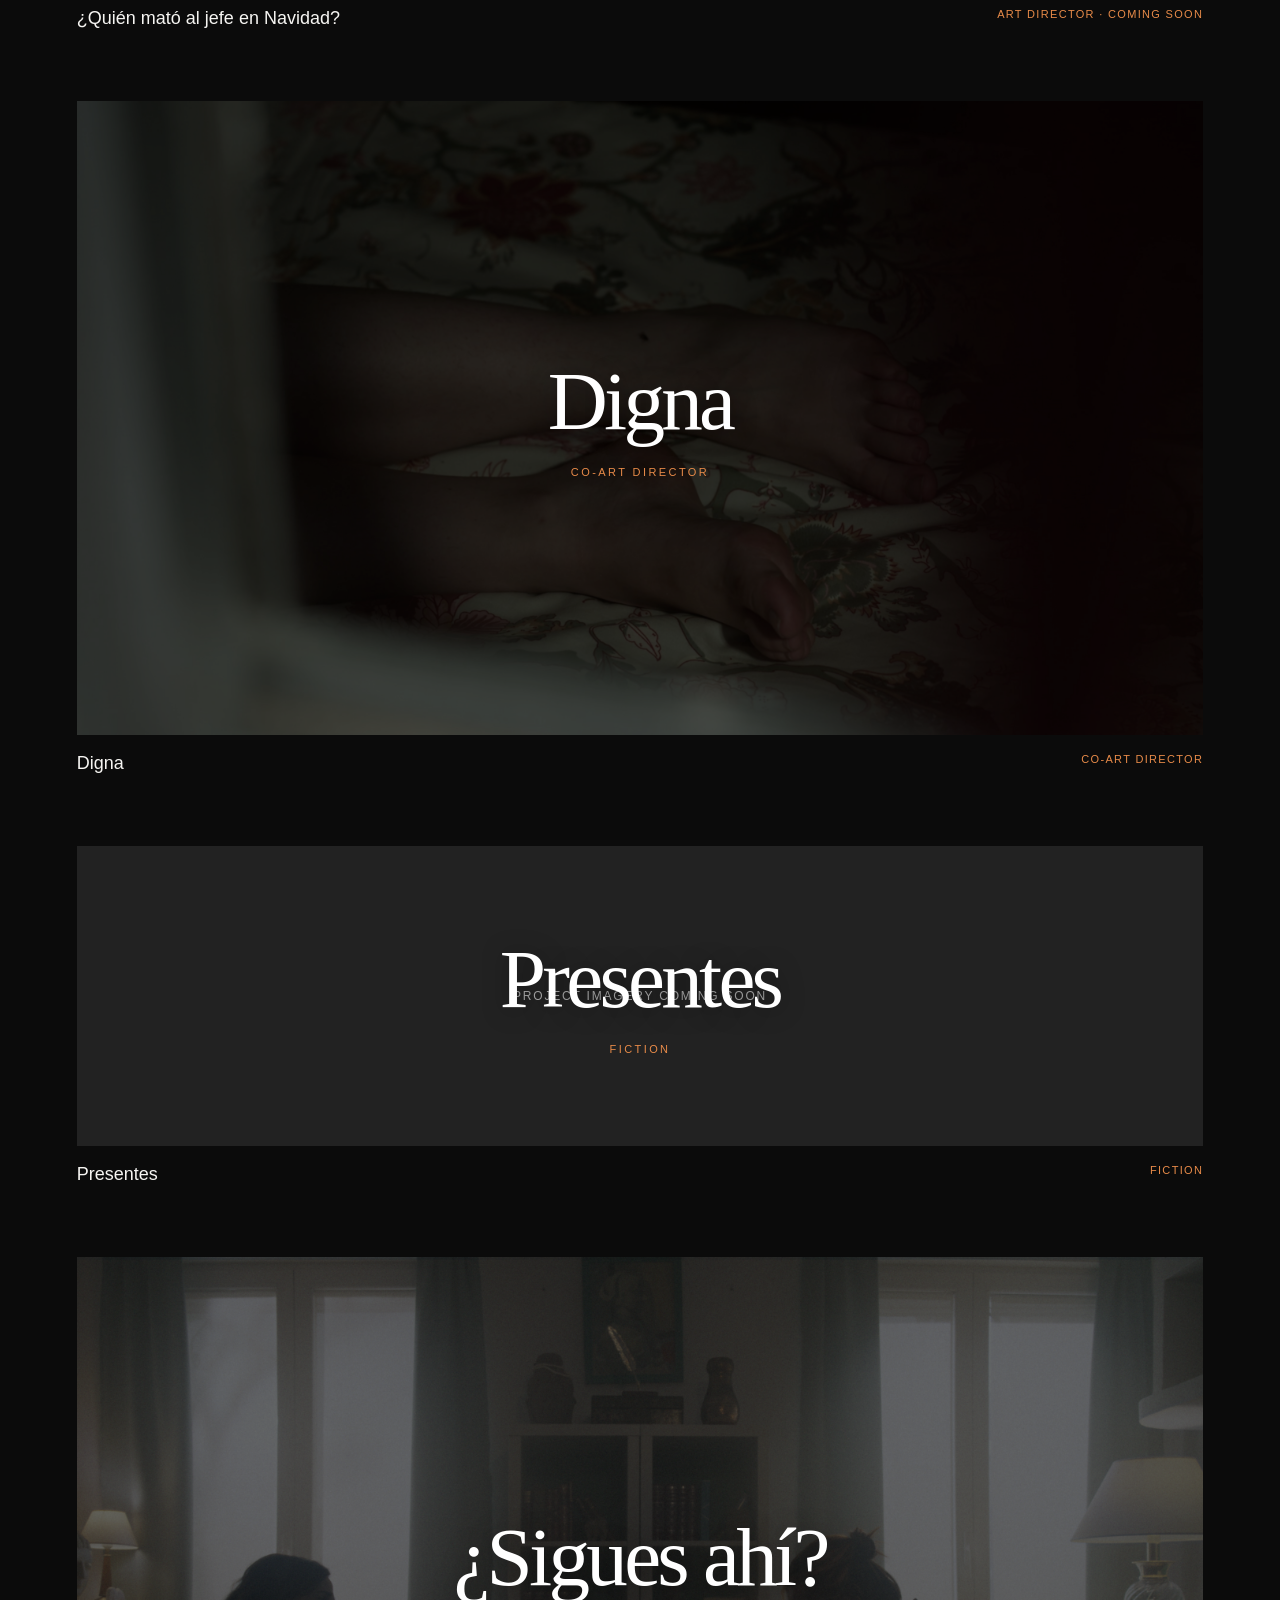
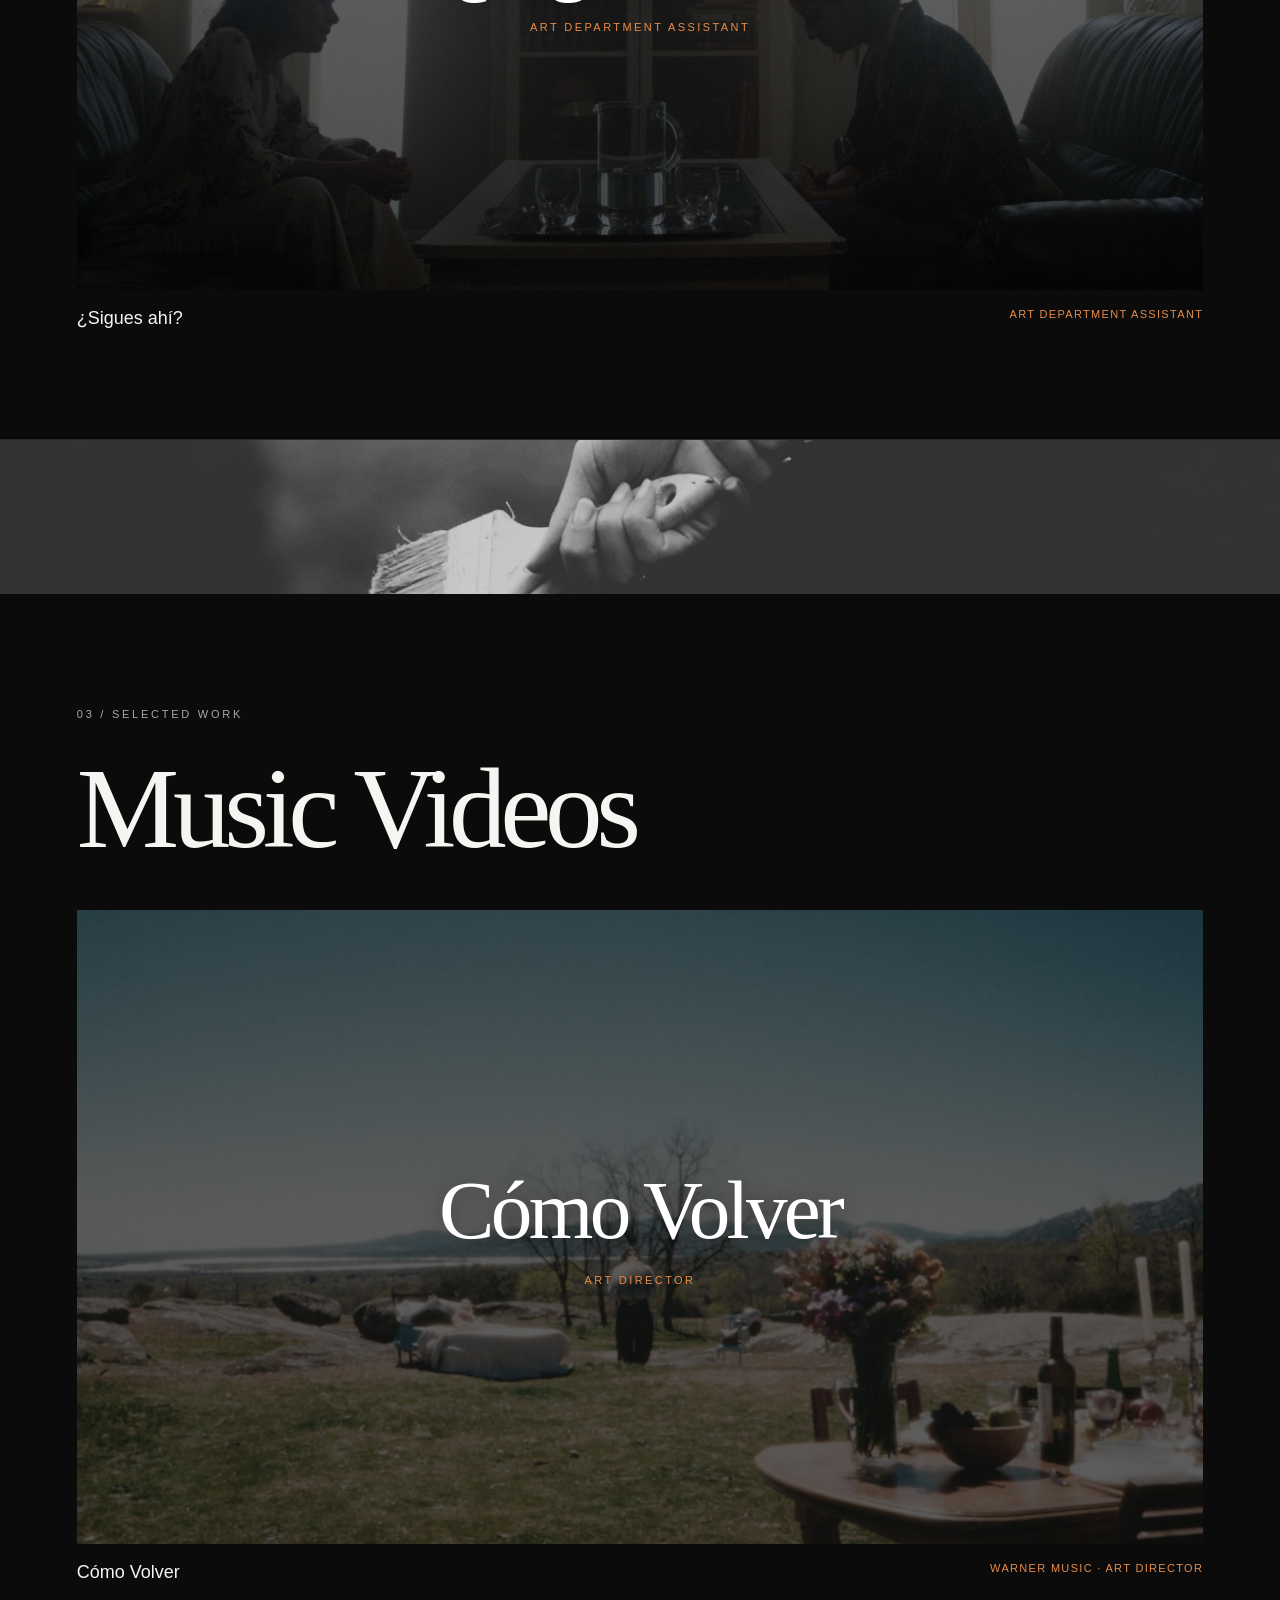
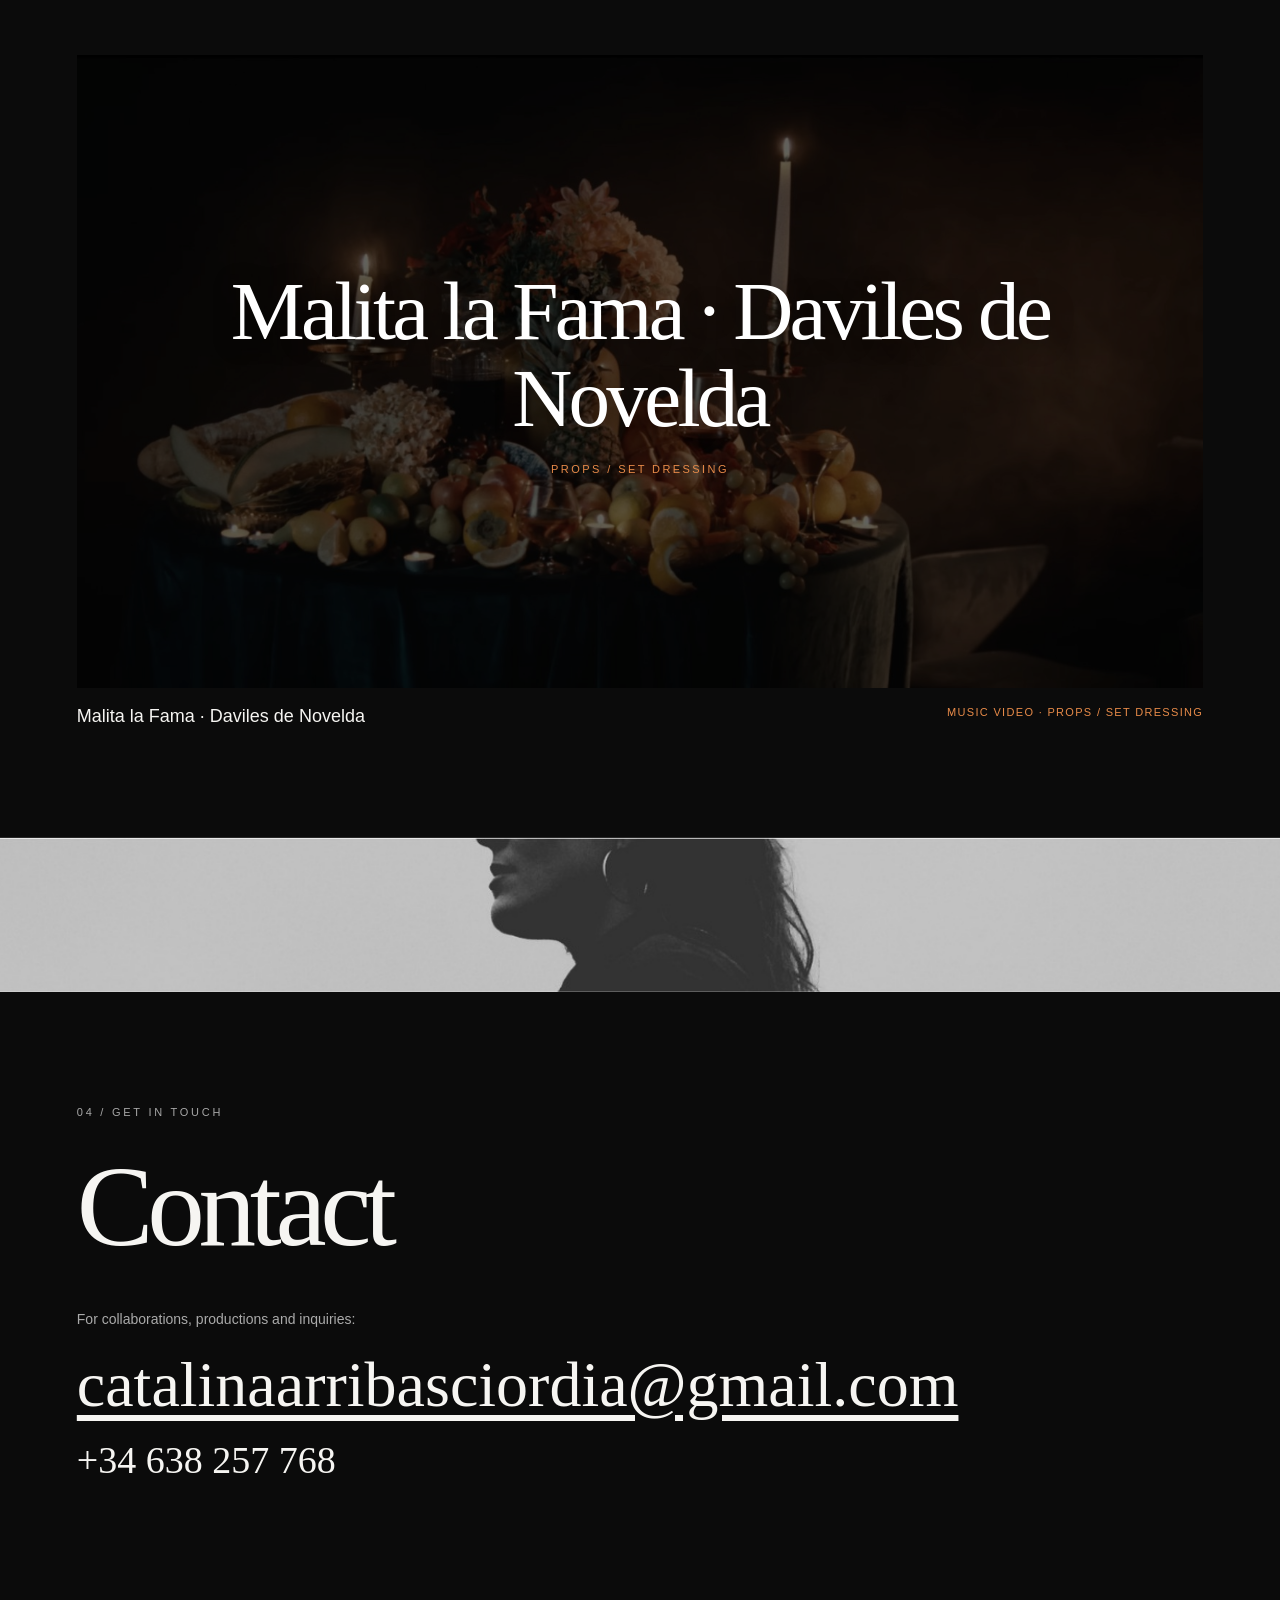
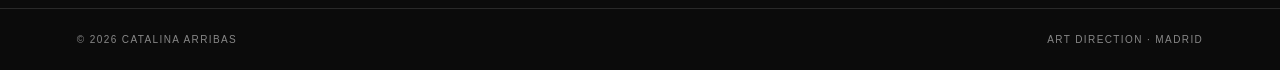
==== commit 11b6b5ab: "Add files via upload" ====
--- a/index.html
+++ b/index.html
@@ -32,4 +32,4 @@
 body:has(.project-detail:target) main > :not(.project-detail){display:none}
 body:has(.project-detail:target) .project-detail:not(:target){display:none}
 .project-image-placeholder{width:100%;height:100%;min-height:300px;display:grid;place-items:center;background:#222;color:#aaa;letter-spacing:.15em;text-transform:uppercase;font-size:12px}
-</style></head><body><header><a class="brand" href="#home">CATALINA ARRIBAS</a><nav aria-label="Main navigation"><a href="#about">About Me</a><a href="advertising.html">Advertising</a><a href="fiction.html">Fiction</a><a href="music-videos.html">Music Videos</a><a href="#contact">Contact</a></nav></header><main><section aria-label="Catalina Arribas, Art Direction" class="hero" id="home"><div class="hero-content"></div><a class="scroll" href="#about">Scroll to explore ↓</a></section><section id="about"><div><span class="eyebrow">Behind the frame / About me</span><h2 class="about-title">Designing the<br/>feeling of a<br/>place.</h2></div><div class="about-copy"><p>My work sits at the intersection of image-making and storytelling. I aim to bring a painter’s eye for colour and composition to the practical language of the art department.</p><p>Based in Madrid, Spain. Available for productions, agency collaborations and independent projects.</p><div class="about-columns"><div><h3>Training</h3><p>BA in Fine Arts<br/>MA in Production Design</p></div><div><h3>Experience</h3><p>Advertising<br/>Fiction<br/>Music Videos</p></div></div></div></section><div aria-hidden="true" class="section-banner advertising"></div><section id="advertising"><span class="eyebrow">01 / Selected work</span><h2>Advertising</h2><div class="project-stack"><a aria-label="View NIVEA x Real Madrid project" class="project-card" href="advertising.html#nivea-real-madrid"><div class="project-image"><img alt="NIVEA x Real Madrid project cover" loading="lazy" src="assets/nivea-real-madrid.jpg"/><div class="project-overlay"><strong class="project-overlay-title">NIVEA x Real Madrid</strong><span class="project-overlay-subtitle">Art Assistant · 2026</span></div><span class="project-tag">COMING SOON</span></div><div class="project-meta"><strong>NIVEA x Real Madrid</strong><span>Art Assistant · 2026</span></div></a><a aria-label="View OralB Refills project" class="project-card" href="advertising.html#oralb-refills"><div class="project-image"><img alt="OralB Refills project cover" loading="lazy" src="assets/oralb-01.jpg"/><div class="project-overlay"><strong class="project-overlay-title">OralB Refills</strong><span class="project-overlay-subtitle">Art Assistant</span></div></div><div class="project-meta"><strong>OralB Refills</strong><span>Art Assistant</span></div></a><a aria-label="View Teaser CeciArmy project" class="project-card" href="advertising.html#ceciarmy"><div class="project-image"><img alt="Teaser CeciArmy project cover" loading="lazy" src="assets/ceciarmy-01.jpg"/><div class="project-overlay"><strong class="project-overlay-title">Teaser CeciArmy</strong><span class="project-overlay-subtitle">Art Director</span></div></div><div class="project-meta"><strong>Teaser CeciArmy</strong><span>Art Director · Batido Productions</span></div></a><a aria-label="View Esto no es IA project" class="project-card" href="advertising.html#esto-no-es-ia"><div class="project-image"><img alt="Esto no es IA project cover" loading="lazy" src="assets/icm-01.jpg"/><div class="project-overlay"><strong class="project-overlay-title">Esto no es IA</strong><span class="project-overlay-subtitle">Art Department</span></div></div><div class="project-meta"><strong>Esto no es IA</strong><span>Art Department</span></div></a></div></section><div aria-hidden="true" class="section-banner fiction"></div><section id="fiction"><span class="eyebrow">02 / Selected work</span><h2>Fiction</h2><div class="project-stack"><a aria-label="View ¿Quién mató al jefe en Navidad? project" class="project-card" href="fiction.html#quien-mato-al-jefe"><div class="project-image"><img alt="¿Quién mató al jefe en Navidad? film cover" loading="lazy" src="assets/fiction-jefe-01.jpg"/><div class="project-overlay"><strong class="project-overlay-title">¿Quién mató al jefe en Navidad?</strong><span class="project-overlay-subtitle">Art Director · Feature Film</span></div><span class="project-tag">COMING SOON · CHRISTMAS 2026</span></div><div class="project-meta"><strong>¿Quién mató al jefe en Navidad?</strong><span>Art Director · Coming Soon</span></div></a><a aria-label="View Digna project" class="project-card" href="fiction.html#digna"><div class="project-image"><img alt="Digna film cover" loading="lazy" src="assets/digna-01.jpg"/><div class="project-overlay"><strong class="project-overlay-title">Digna</strong><span class="project-overlay-subtitle">Co-Art Director</span></div></div><div class="project-meta"><strong>Digna</strong><span>Co-Art Director</span></div></a><a aria-label="View Presentes project" class="project-card" href="fiction.html#presentes"><div class="project-image"><div class="project-image-placeholder">Project imagery coming soon</div><div class="project-overlay"><strong class="project-overlay-title">Presentes</strong><span class="project-overlay-subtitle">Fiction</span></div></div><div class="project-meta"><strong>Presentes</strong><span>Fiction</span></div></a><a aria-label="View ¿Sigues ahí? project" class="project-card" href="fiction.html#sigues-ahi"><div class="project-image"><img alt="¿Sigues ahí? film cover" loading="lazy" src="assets/sigues-ahi-01.jpg"/><div class="project-overlay"><strong class="project-overlay-title">¿Sigues ahí?</strong><span class="project-overlay-subtitle">Art Department Assistant</span></div></div><div class="project-meta"><strong>¿Sigues ahí?</strong><span>Art Department Assistant</span></div></a></div></section><div aria-hidden="true" class="section-banner music"></div><section id="music-videos"><span class="eyebrow">03 / Selected work</span><h2>Music Videos</h2><div class="project-stack"><a class="project-card" href="music-videos.html#como-volver"><div class="project-image"><img alt="Cómo Volver cover" loading="lazy" src="assets/como-volver-01.jpg"/><div class="project-overlay"><strong class="project-overlay-title">Cómo Volver</strong><span class="project-overlay-subtitle">Art Director</span></div></div><div class="project-meta"><strong>Cómo Volver</strong><span>Warner Music · Art Director</span></div></a><a class="project-card" href="music-videos.html#malita-la-fama"><div class="project-image"><img alt="Malita la Fama · Daviles de Novelda cover" loading="lazy" src="assets/malita-la-fama-01.jpg"/><div class="project-overlay"><strong class="project-overlay-title">Malita la Fama · Daviles de Novelda</strong><span class="project-overlay-subtitle">Props / Set Dressing</span></div></div><div class="project-meta"><strong>Malita la Fama · Daviles de Novelda</strong><span>Music Video · Props / Set Dressing</span></div></a></div></section><div aria-hidden="true" class="section-banner contact"></div><section id="contact"><span class="eyebrow">04 / Get in touch</span><h2>Contact</h2><p class="note">For collaborations, productions and inquiries:</p><p><a class="contact-link" href="mailto:catalinaarribasciordia@gmail.com">catalinaarribasciordia@gmail.com</a></p><p><a class="contact-phone" href="tel:+34638257768">+34 638 257 768</a></p></section></main><footer><span>© 2026 Catalina Arribas</span><span>Art Direction · Madrid</span></footer></body></html>
+</style><link rel="stylesheet" href="overrides.css"><script defer src="editor.js"></script></head><body><header><a class="brand" href="#home">CATALINA ARRIBAS</a><nav aria-label="Main navigation"><a href="#about">About Me</a><a href="advertising.html">Advertising</a><a href="fiction.html">Fiction</a><a href="music-videos.html">Music Videos</a><a href="#contact">Contact</a></nav></header><main><section aria-label="Catalina Arribas, Art Direction" class="hero" id="home"><div class="hero-content"></div><a class="scroll" href="#about">Scroll to explore ↓</a></section><section id="about"><div><span class="eyebrow">Behind the frame / About me</span><h2 class="about-title">Designing the<br/>feeling of a<br/>place.</h2></div><div class="about-copy"><p>My work sits at the intersection of image-making and storytelling. I aim to bring a painter’s eye for colour and composition to the practical language of the art department.</p><p>Based in Madrid, Spain. Available for productions, agency collaborations and independent projects.</p><div class="about-columns"><div><h3>Training</h3><p>BA in Fine Arts<br/>MA in Production Design</p></div><div><h3>Experience</h3><p>Advertising<br/>Fiction<br/>Music Videos</p></div></div></div></section><div aria-hidden="true" class="section-banner advertising"></div><section id="advertising"><span class="eyebrow">01 / Selected work</span><h2>Advertising</h2><div class="project-stack"><a aria-label="View NIVEA x Real Madrid project" class="project-card" href="advertising.html#nivea-real-madrid"><div class="project-image"><img alt="NIVEA x Real Madrid project cover" loading="lazy" src="assets/nivea-real-madrid.jpg"/><div class="project-overlay"><strong class="project-overlay-title">NIVEA x Real Madrid</strong><span class="project-overlay-subtitle">Art Assistant · 2026</span></div><span class="project-tag">COMING SOON</span></div><div class="project-meta"><strong>NIVEA x Real Madrid</strong><span>Art Assistant · 2026</span></div></a><a aria-label="View OralB Refills project" class="project-card" href="advertising.html#oralb-refills"><div class="project-image"><img alt="OralB Refills project cover" loading="lazy" src="assets/oralb-01.jpg"/><div class="project-overlay"><strong class="project-overlay-title">OralB Refills</strong><span class="project-overlay-subtitle">Art Assistant</span></div></div><div class="project-meta"><strong>OralB Refills</strong><span>Art Assistant</span></div></a><a aria-label="View Teaser CeciArmy project" class="project-card" href="advertising.html#ceciarmy"><div class="project-image"><img alt="Teaser CeciArmy project cover" loading="lazy" src="assets/ceciarmy-01.jpg"/><div class="project-overlay"><strong class="project-overlay-title">Teaser CeciArmy</strong><span class="project-overlay-subtitle">Art Director</span></div></div><div class="project-meta"><strong>Teaser CeciArmy</strong><span>Art Director · Batido Productions</span></div></a><a aria-label="View Esto no es IA project" class="project-card" href="advertising.html#esto-no-es-ia"><div class="project-image"><img alt="Esto no es IA project cover" loading="lazy" src="assets/icm-01.jpg"/><div class="project-overlay"><strong class="project-overlay-title">Esto no es IA</strong><span class="project-overlay-subtitle">Art Department</span></div></div><div class="project-meta"><strong>Esto no es IA</strong><span>Art Department</span></div></a></div></section><div aria-hidden="true" class="section-banner fiction"></div><section id="fiction"><span class="eyebrow">02 / Selected work</span><h2>Fiction</h2><div class="project-stack"><a aria-label="View ¿Quién mató al jefe en Navidad? project" class="project-card" href="fiction.html#quien-mato-al-jefe"><div class="project-image"><img alt="¿Quién mató al jefe en Navidad? film cover" loading="lazy" src="assets/fiction-jefe-01.jpg"/><div class="project-overlay"><strong class="project-overlay-title">¿Quién mató al jefe en Navidad?</strong><span class="project-overlay-subtitle">Art Director · Feature Film</span></div><span class="project-tag">COMING SOON · CHRISTMAS 2026</span></div><div class="project-meta"><strong>¿Quién mató al jefe en Navidad?</strong><span>Art Director · Coming Soon</span></div></a><a aria-label="View Digna project" class="project-card" href="fiction.html#digna"><div class="project-image"><img alt="Digna film cover" loading="lazy" src="assets/digna-01.jpg"/><div class="project-overlay"><strong class="project-overlay-title">Digna</strong><span class="project-overlay-subtitle">Co-Art Director</span></div></div><div class="project-meta"><strong>Digna</strong><span>Co-Art Director</span></div></a><a aria-label="View Presentes project" class="project-card" href="fiction.html#presentes"><div class="project-image"><div class="project-image-placeholder">Project imagery coming soon</div><div class="project-overlay"><strong class="project-overlay-title">Presentes</strong><span class="project-overlay-subtitle">Fiction</span></div></div><div class="project-meta"><strong>Presentes</strong><span>Fiction</span></div></a><a aria-label="View ¿Sigues ahí? project" class="project-card" href="fiction.html#sigues-ahi"><div class="project-image"><img alt="¿Sigues ahí? film cover" loading="lazy" src="assets/sigues-ahi-01.jpg"/><div class="project-overlay"><strong class="project-overlay-title">¿Sigues ahí?</strong><span class="project-overlay-subtitle">Art Department Assistant</span></div></div><div class="project-meta"><strong>¿Sigues ahí?</strong><span>Art Department Assistant</span></div></a></div></section><div aria-hidden="true" class="section-banner music"></div><section id="music-videos"><span class="eyebrow">03 / Selected work</span><h2>Music Videos</h2><div class="project-stack"><a class="project-card" href="music-videos.html#como-volver"><div class="project-image"><img alt="Cómo Volver cover" loading="lazy" src="assets/como-volver-01.jpg"/><div class="project-overlay"><strong class="project-overlay-title">Cómo Volver</strong><span class="project-overlay-subtitle">Art Director</span></div></div><div class="project-meta"><strong>Cómo Volver</strong><span>Warner Music · Art Director</span></div></a><a class="project-card" href="music-videos.html#malita-la-fama"><div class="project-image"><img alt="Malita la Fama · Daviles de Novelda cover" loading="lazy" src="assets/malita-la-fama-01.jpg"/><div class="project-overlay"><strong class="project-overlay-title">Malita la Fama · Daviles de Novelda</strong><span class="project-overlay-subtitle">Props / Set Dressing</span></div></div><div class="project-meta"><strong>Malita la Fama · Daviles de Novelda</strong><span>Music Video · Props / Set Dressing</span></div></a></div></section><div aria-hidden="true" class="section-banner contact"></div><section id="contact"><span class="eyebrow">04 / Get in touch</span><h2>Contact</h2><p class="note">For collaborations, productions and inquiries:</p><p><a class="contact-link" href="mailto:catalinaarribasciordia@gmail.com">catalinaarribasciordia@gmail.com</a></p><p><a class="contact-phone" href="tel:+34638257768">+34 638 257 768</a></p></section></main><footer><span>© 2026 Catalina Arribas</span><span>Art Direction · Madrid</span></footer></body></html>
--- a/overrides.css
+++ b/overrides.css
@@ -0,0 +1 @@
+/* Ajustes exportados desde el editor visual. */
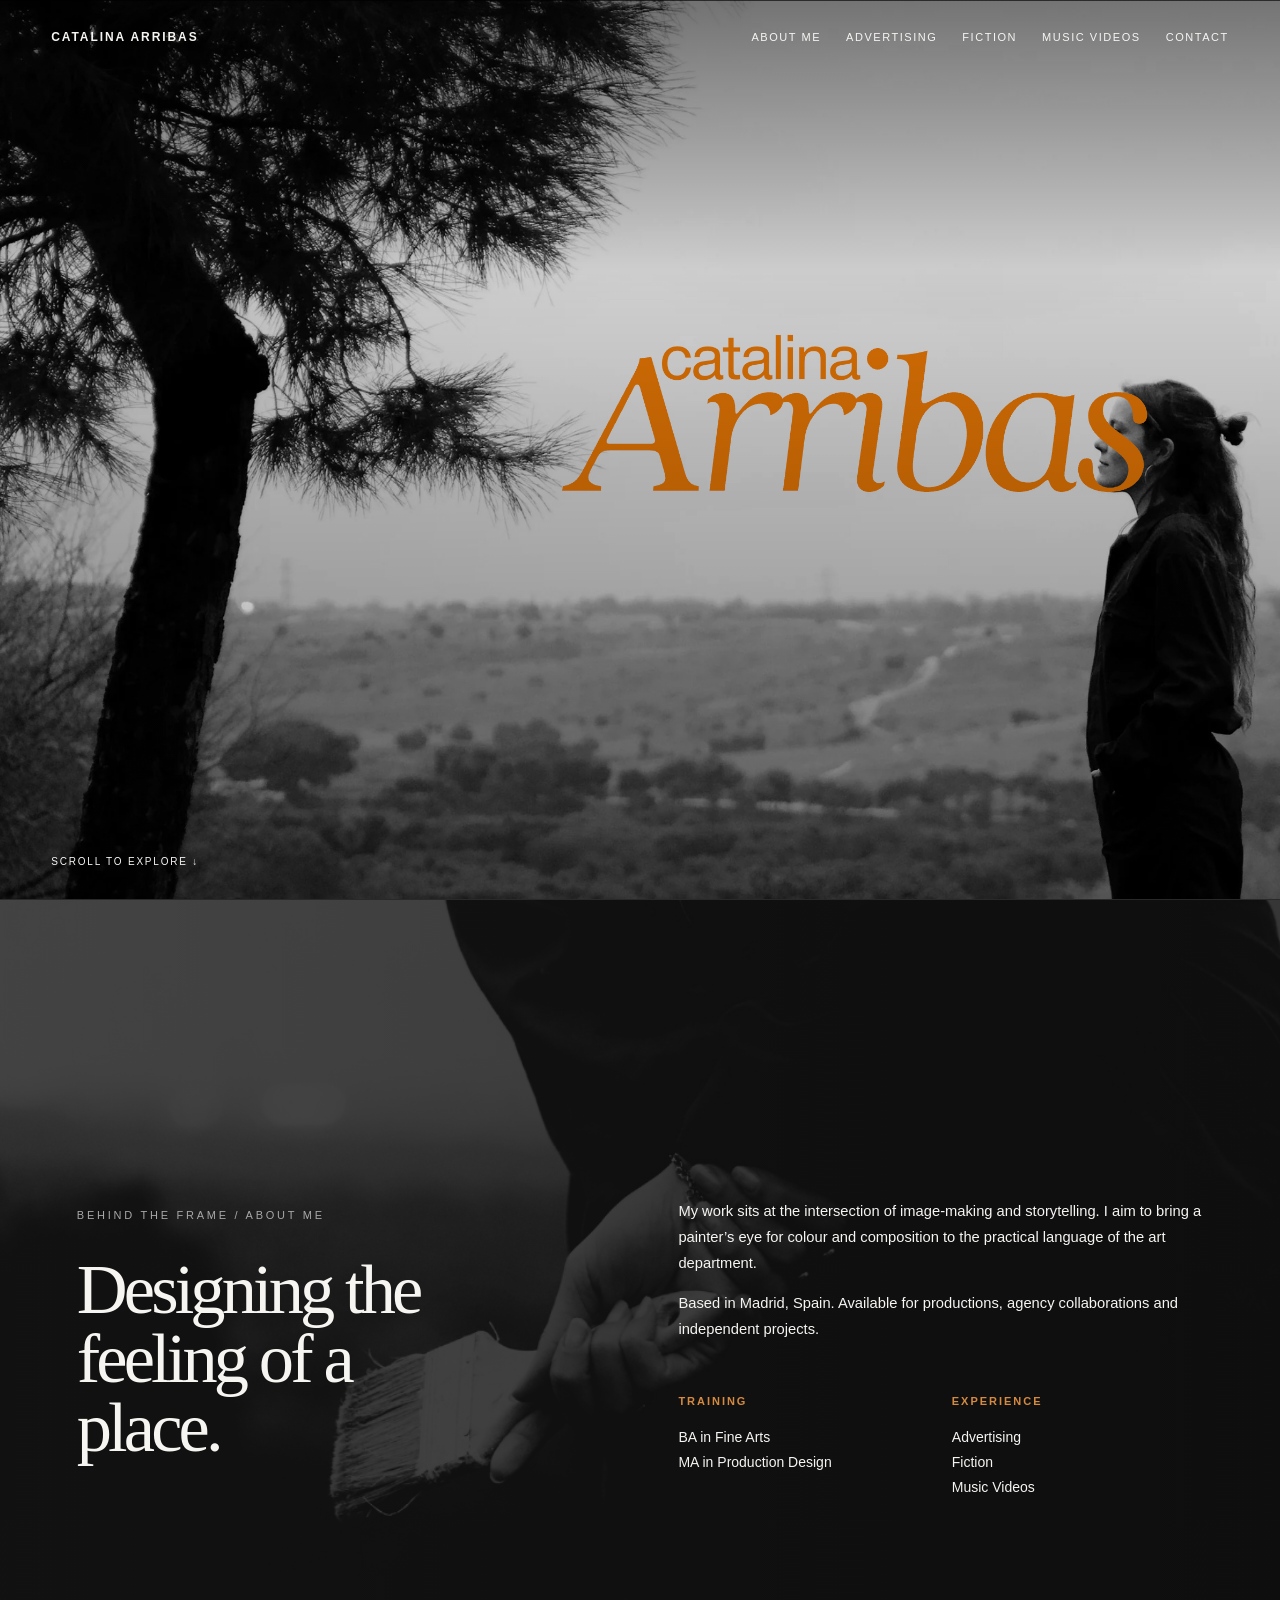
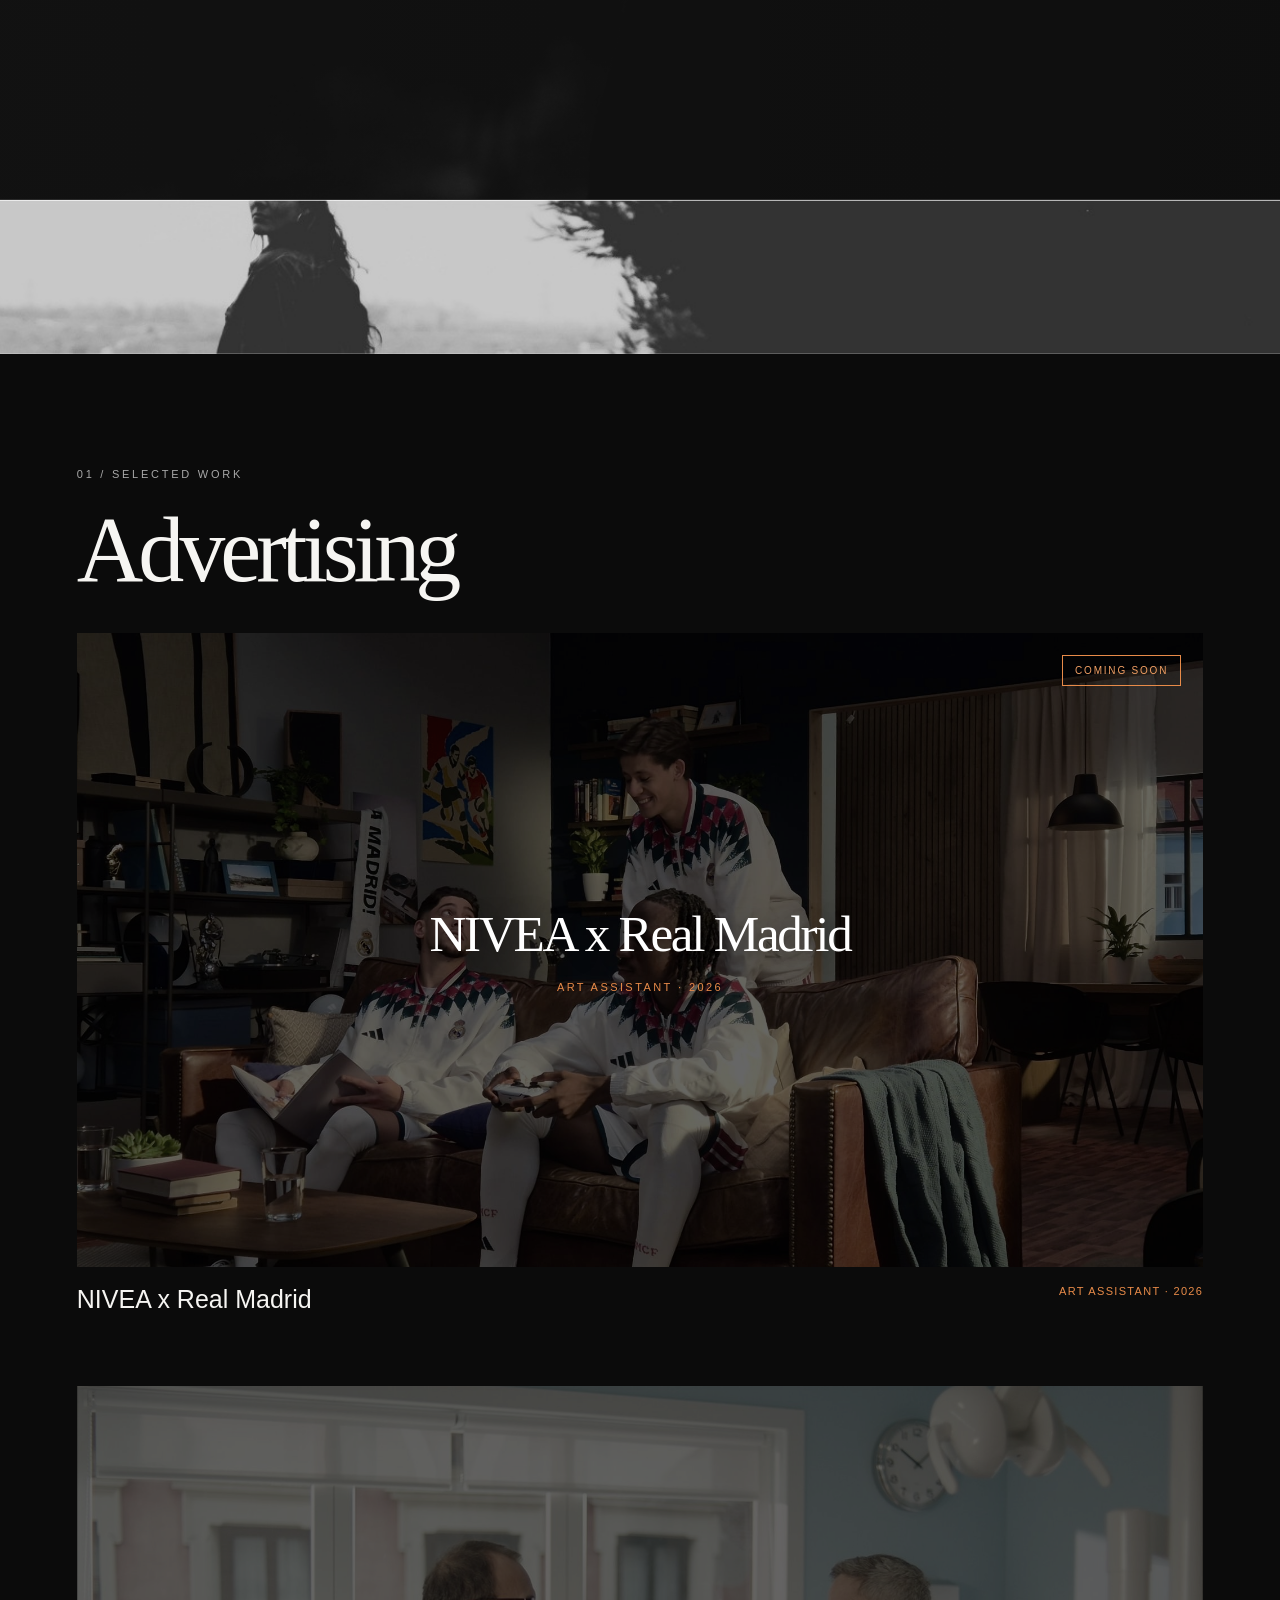
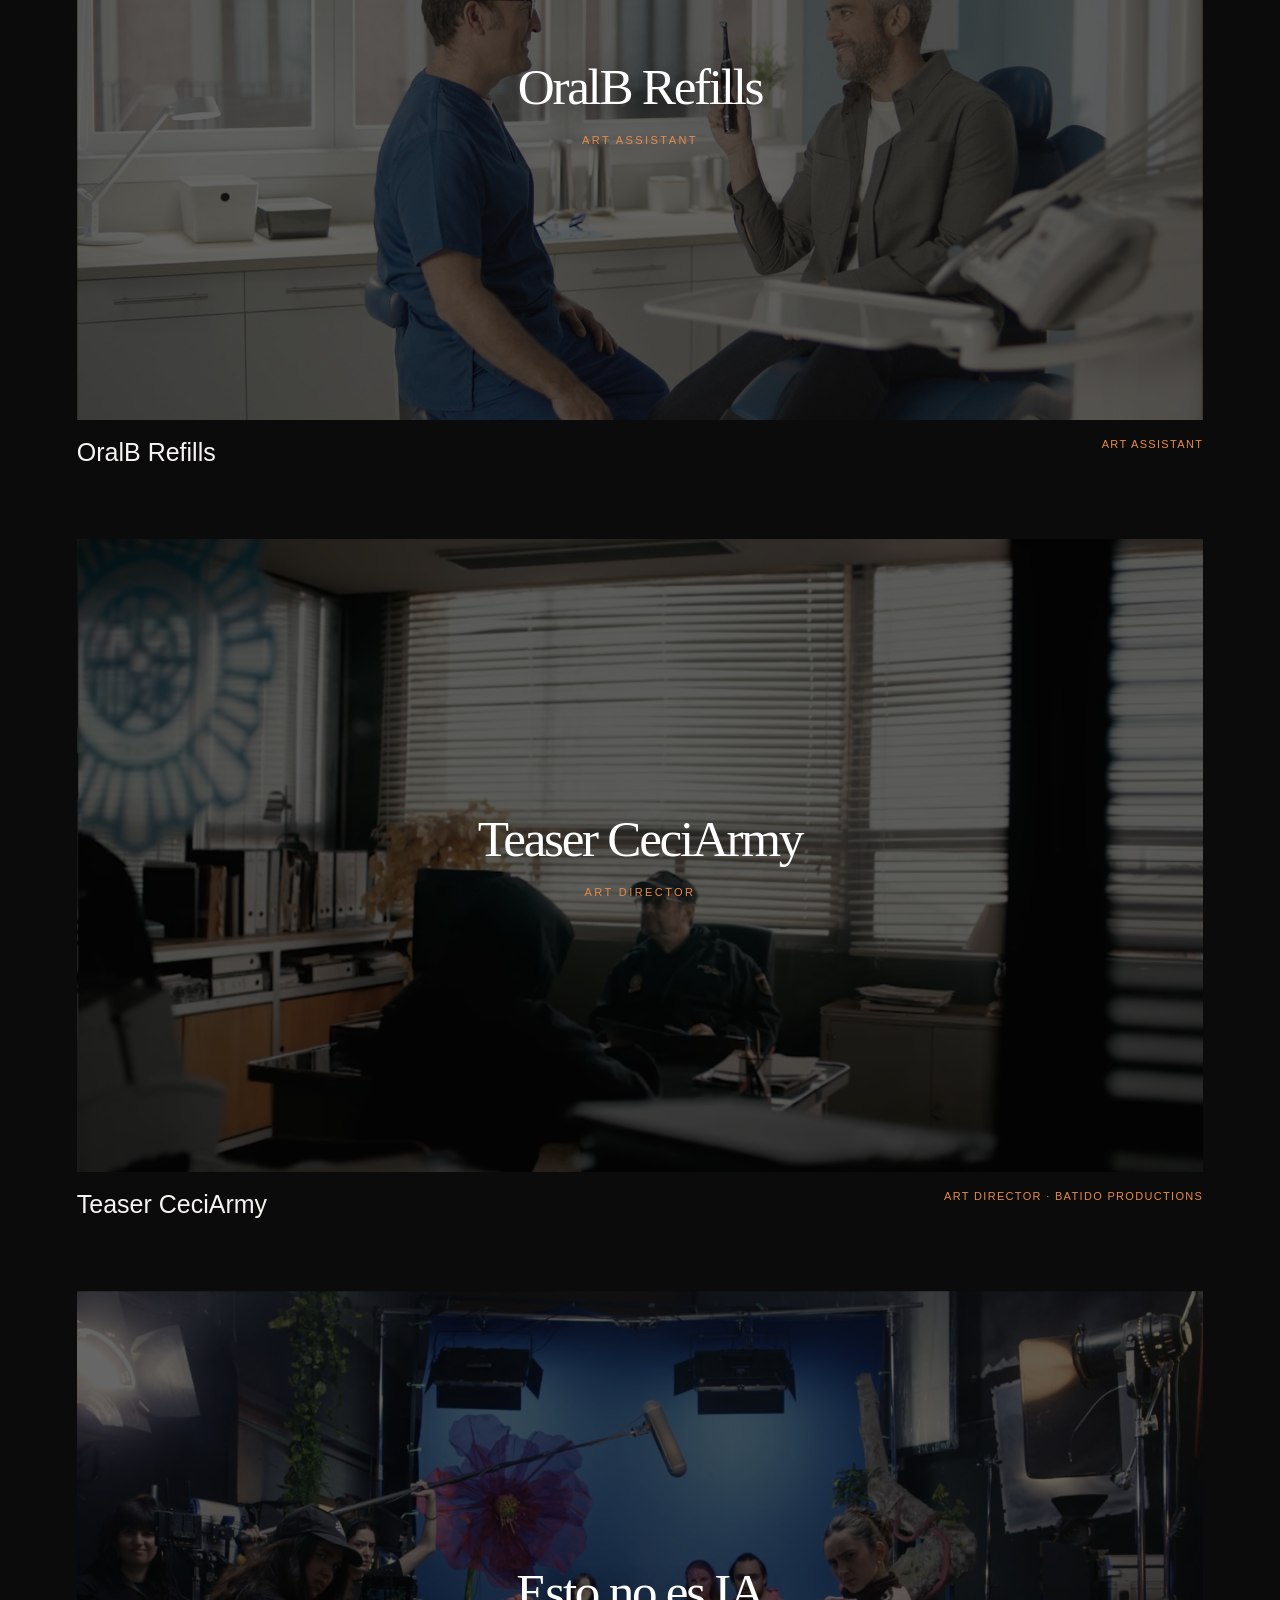
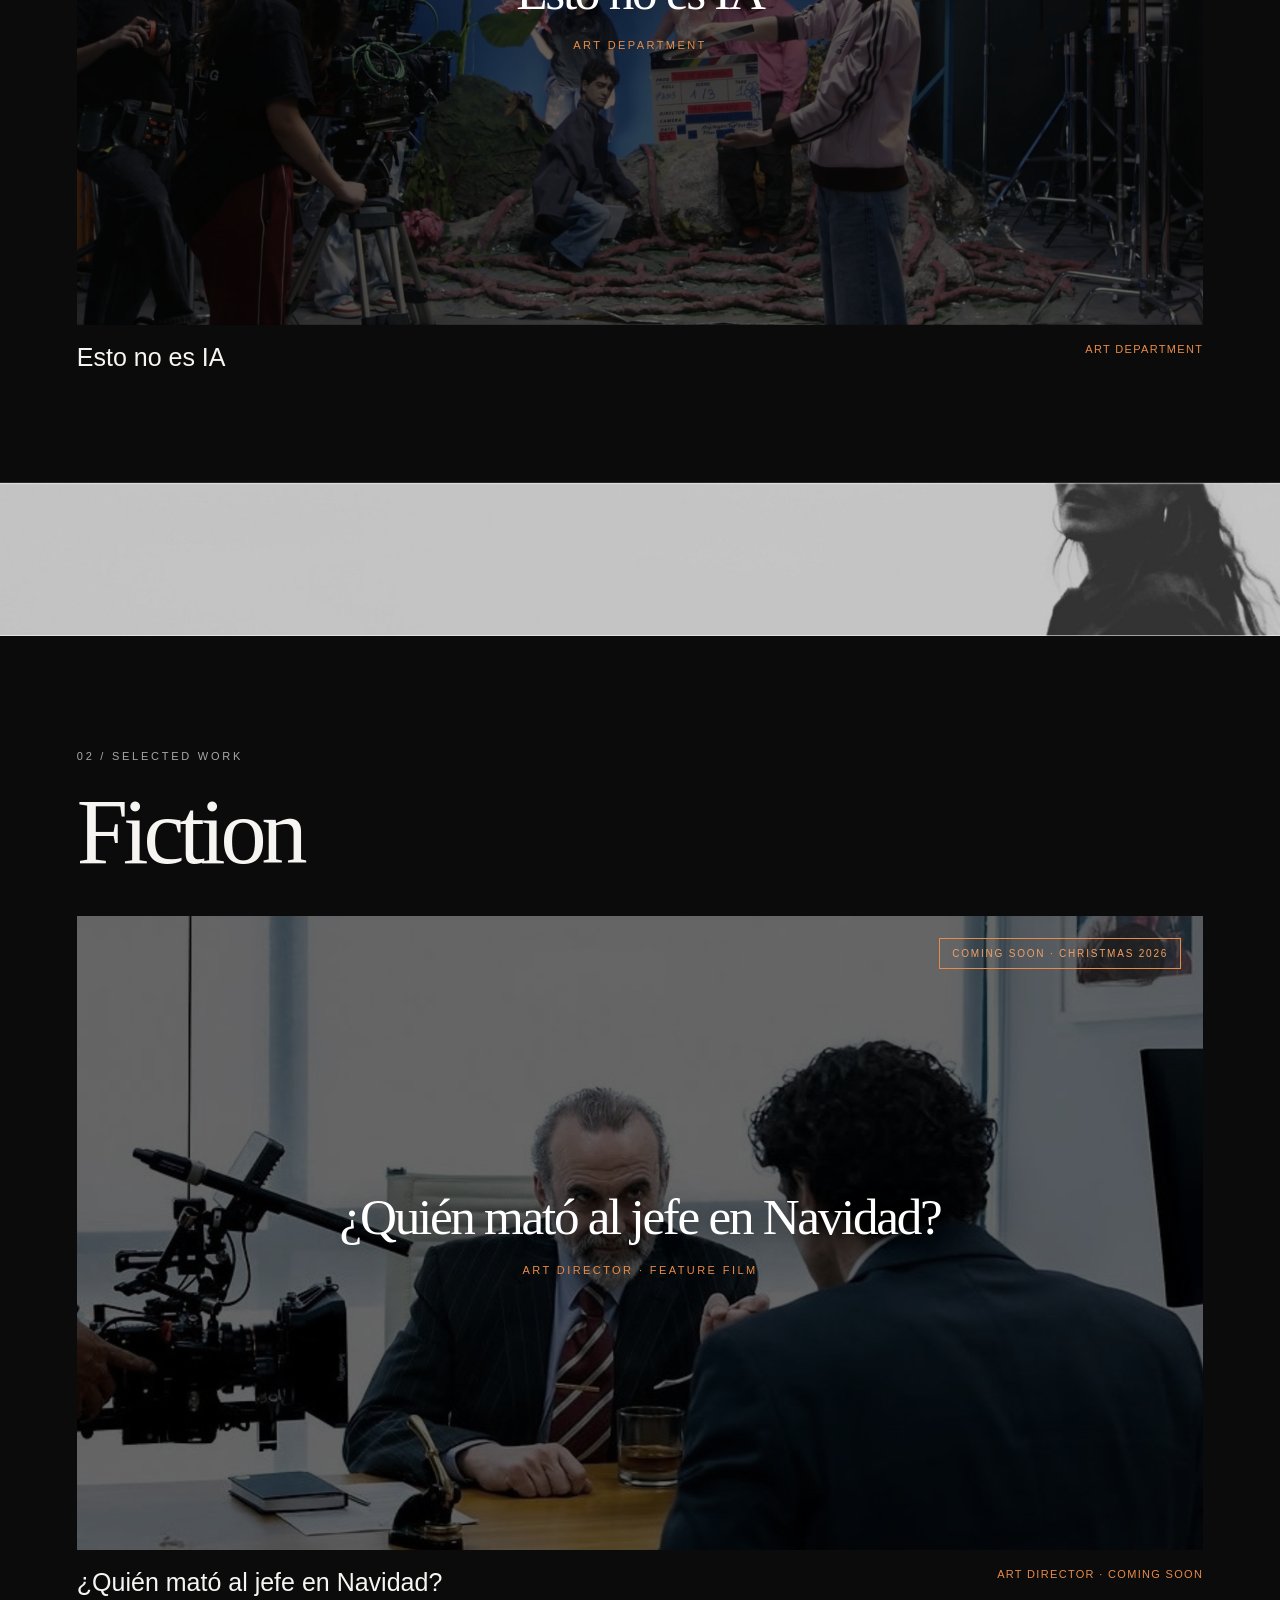
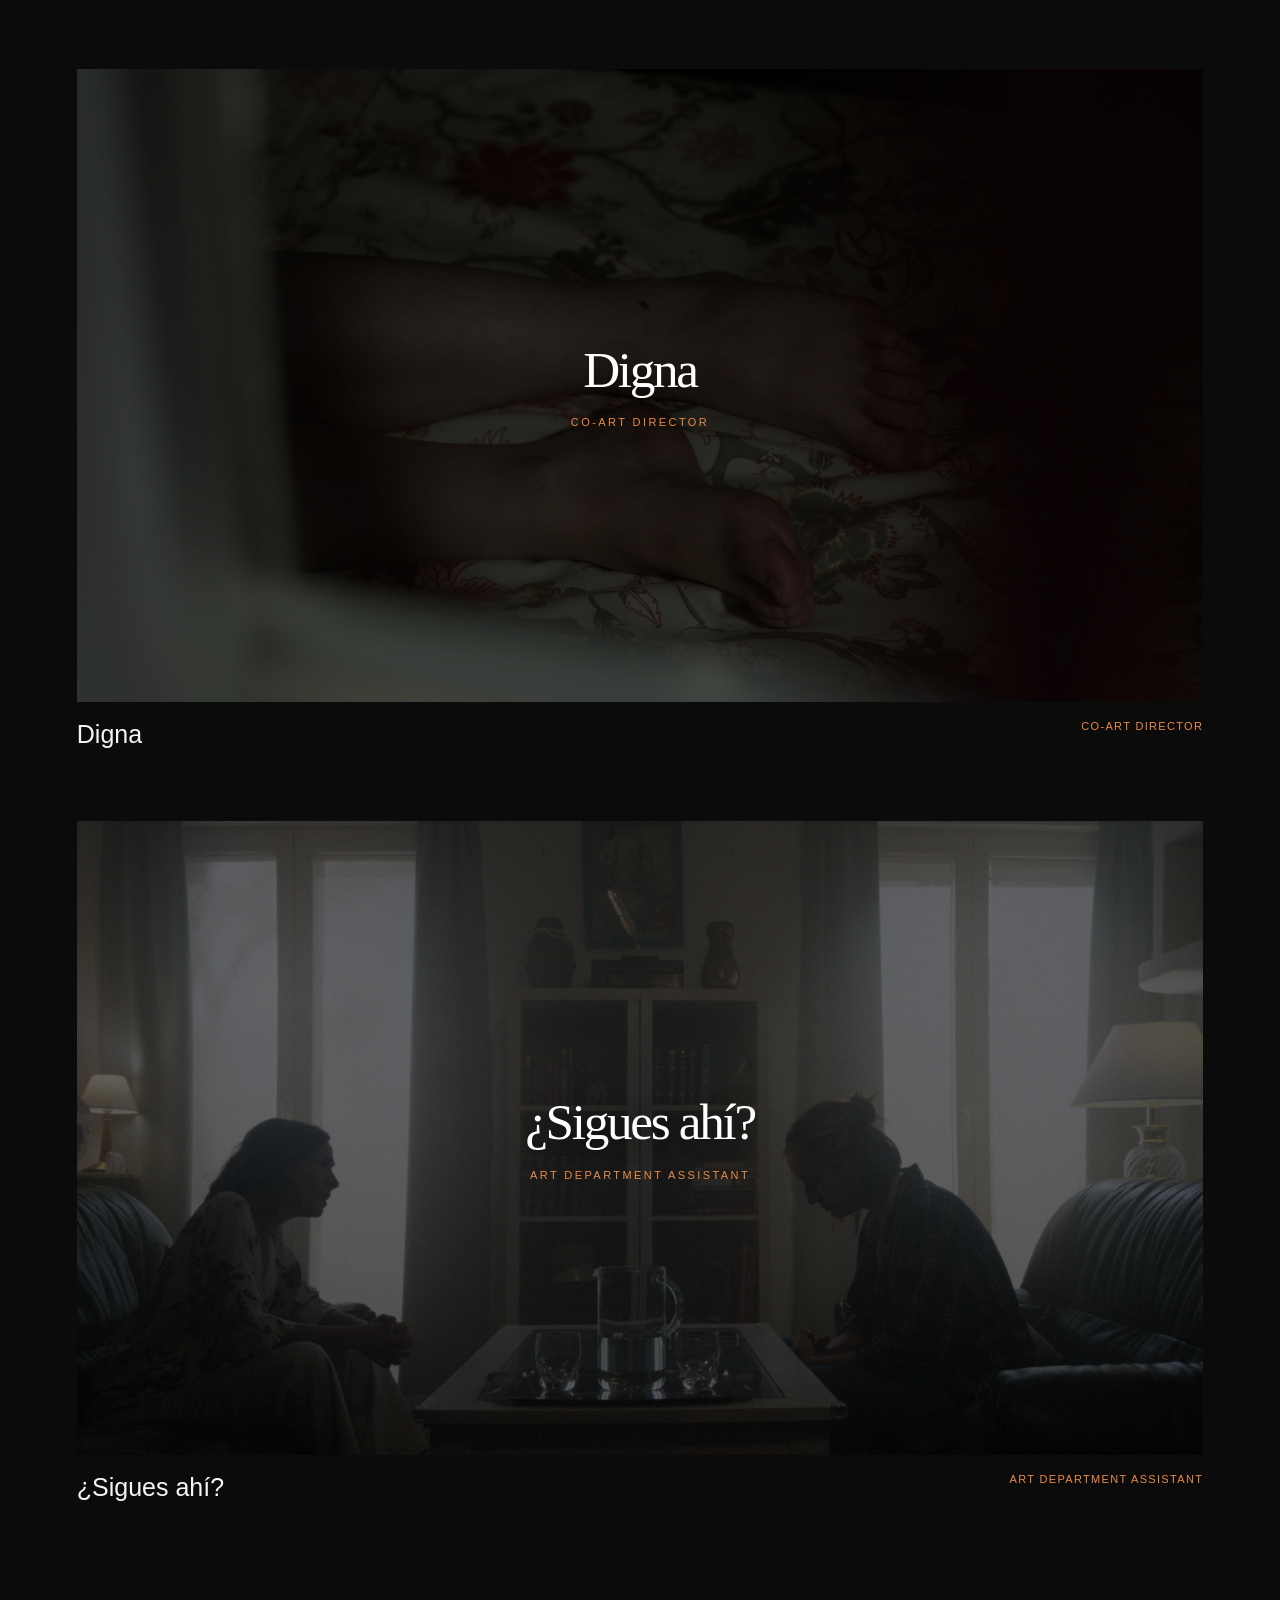
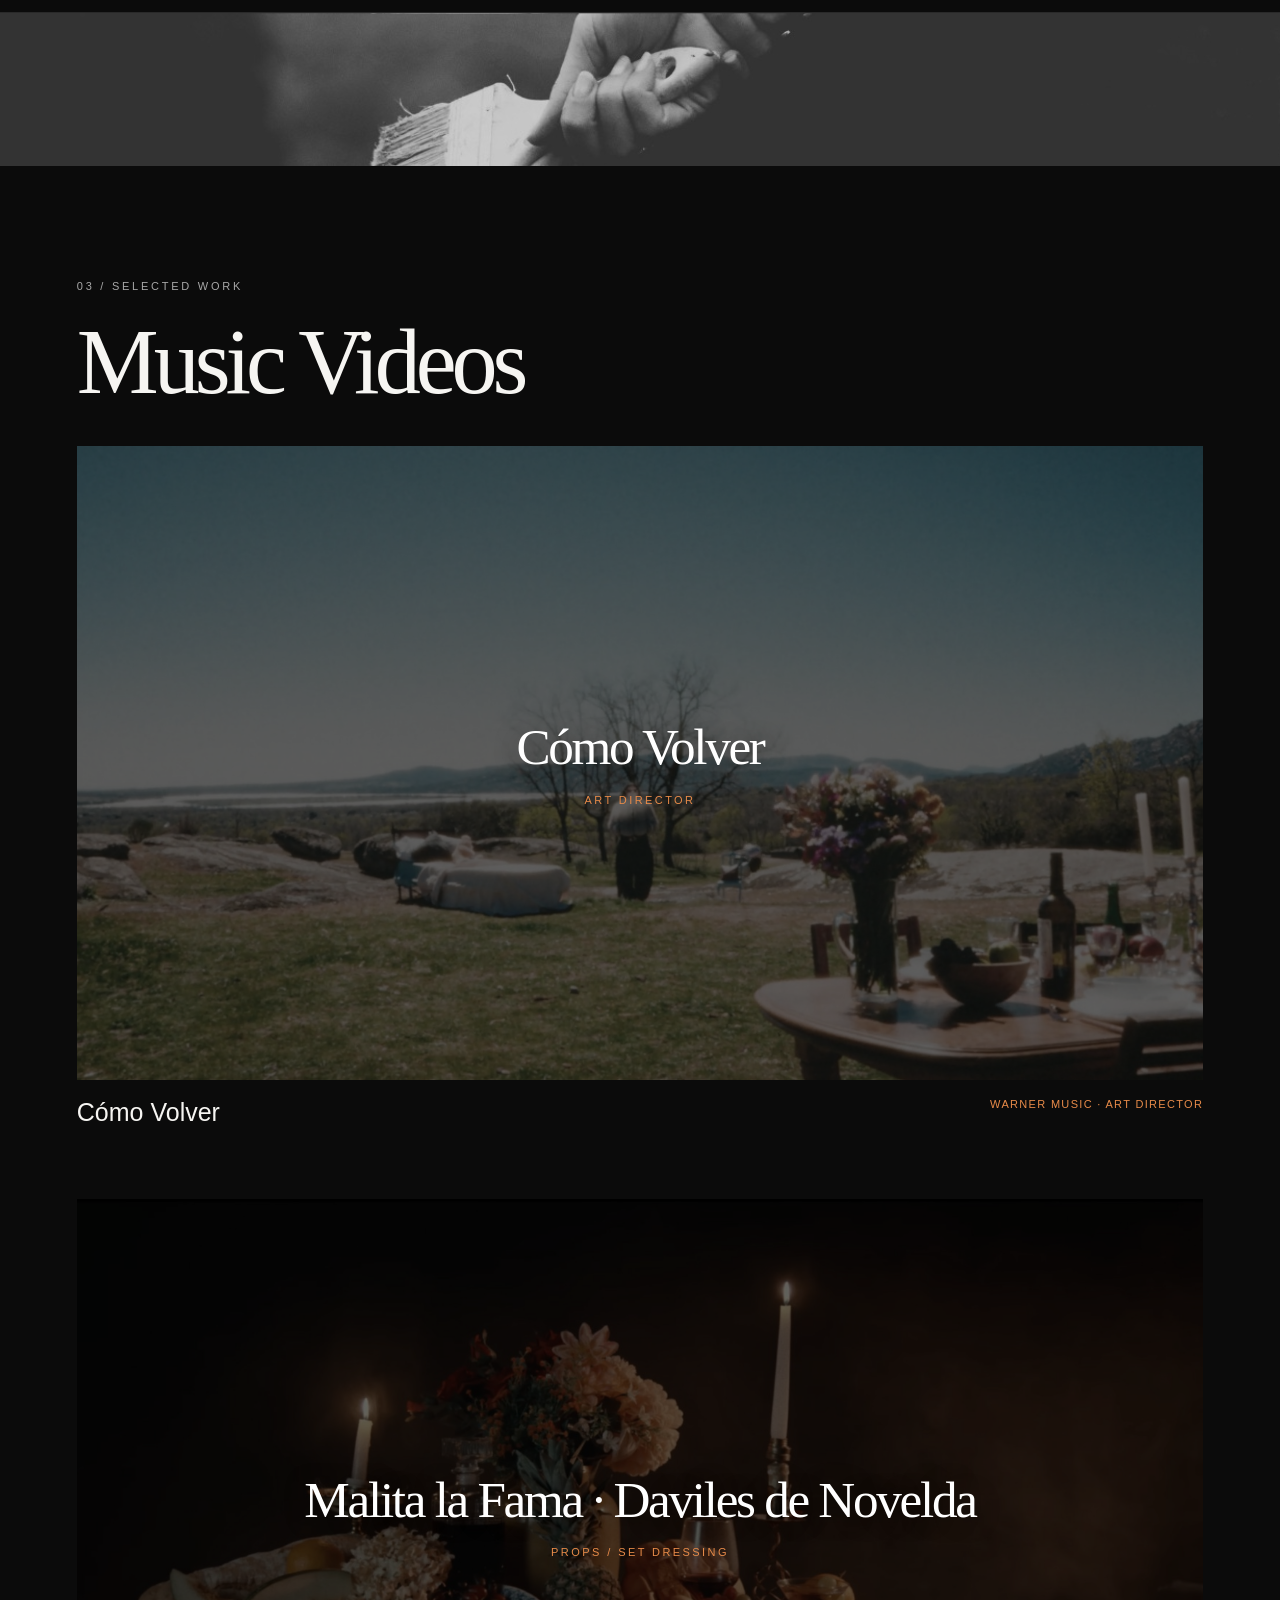
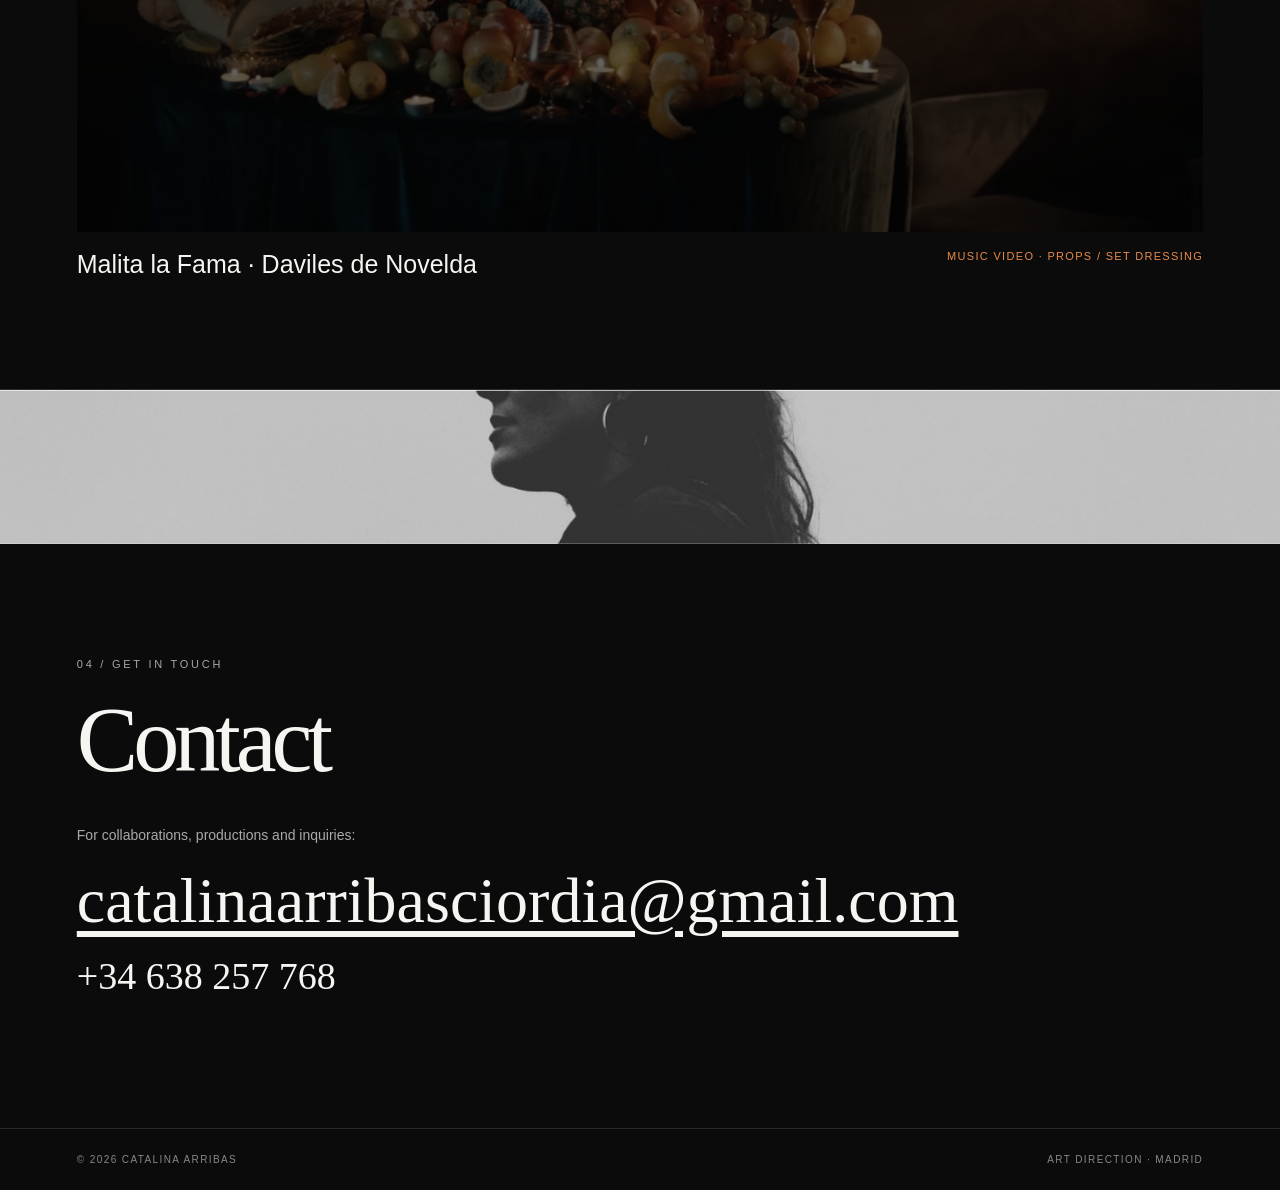
==== commit 7a859d13: "Add files via upload" ====
--- a/index.html
+++ b/index.html
@@ -32,4 +32,19 @@
 body:has(.project-detail:target) main > :not(.project-detail){display:none}
 body:has(.project-detail:target) .project-detail:not(:target){display:none}
 .project-image-placeholder{width:100%;height:100%;min-height:300px;display:grid;place-items:center;background:#222;color:#aaa;letter-spacing:.15em;text-transform:uppercase;font-size:12px}
-</style><link rel="stylesheet" href="overrides.css"><script defer src="editor.js"></script></head><body><header><a class="brand" href="#home">CATALINA ARRIBAS</a><nav aria-label="Main navigation"><a href="#about">About Me</a><a href="advertising.html">Advertising</a><a href="fiction.html">Fiction</a><a href="music-videos.html">Music Videos</a><a href="#contact">Contact</a></nav></header><main><section aria-label="Catalina Arribas, Art Direction" class="hero" id="home"><div class="hero-content"></div><a class="scroll" href="#about">Scroll to explore ↓</a></section><section id="about"><div><span class="eyebrow">Behind the frame / About me</span><h2 class="about-title">Designing the<br/>feeling of a<br/>place.</h2></div><div class="about-copy"><p>My work sits at the intersection of image-making and storytelling. I aim to bring a painter’s eye for colour and composition to the practical language of the art department.</p><p>Based in Madrid, Spain. Available for productions, agency collaborations and independent projects.</p><div class="about-columns"><div><h3>Training</h3><p>BA in Fine Arts<br/>MA in Production Design</p></div><div><h3>Experience</h3><p>Advertising<br/>Fiction<br/>Music Videos</p></div></div></div></section><div aria-hidden="true" class="section-banner advertising"></div><section id="advertising"><span class="eyebrow">01 / Selected work</span><h2>Advertising</h2><div class="project-stack"><a aria-label="View NIVEA x Real Madrid project" class="project-card" href="advertising.html#nivea-real-madrid"><div class="project-image"><img alt="NIVEA x Real Madrid project cover" loading="lazy" src="assets/nivea-real-madrid.jpg"/><div class="project-overlay"><strong class="project-overlay-title">NIVEA x Real Madrid</strong><span class="project-overlay-subtitle">Art Assistant · 2026</span></div><span class="project-tag">COMING SOON</span></div><div class="project-meta"><strong>NIVEA x Real Madrid</strong><span>Art Assistant · 2026</span></div></a><a aria-label="View OralB Refills project" class="project-card" href="advertising.html#oralb-refills"><div class="project-image"><img alt="OralB Refills project cover" loading="lazy" src="assets/oralb-01.jpg"/><div class="project-overlay"><strong class="project-overlay-title">OralB Refills</strong><span class="project-overlay-subtitle">Art Assistant</span></div></div><div class="project-meta"><strong>OralB Refills</strong><span>Art Assistant</span></div></a><a aria-label="View Teaser CeciArmy project" class="project-card" href="advertising.html#ceciarmy"><div class="project-image"><img alt="Teaser CeciArmy project cover" loading="lazy" src="assets/ceciarmy-01.jpg"/><div class="project-overlay"><strong class="project-overlay-title">Teaser CeciArmy</strong><span class="project-overlay-subtitle">Art Director</span></div></div><div class="project-meta"><strong>Teaser CeciArmy</strong><span>Art Director · Batido Productions</span></div></a><a aria-label="View Esto no es IA project" class="project-card" href="advertising.html#esto-no-es-ia"><div class="project-image"><img alt="Esto no es IA project cover" loading="lazy" src="assets/icm-01.jpg"/><div class="project-overlay"><strong class="project-overlay-title">Esto no es IA</strong><span class="project-overlay-subtitle">Art Department</span></div></div><div class="project-meta"><strong>Esto no es IA</strong><span>Art Department</span></div></a></div></section><div aria-hidden="true" class="section-banner fiction"></div><section id="fiction"><span class="eyebrow">02 / Selected work</span><h2>Fiction</h2><div class="project-stack"><a aria-label="View ¿Quién mató al jefe en Navidad? project" class="project-card" href="fiction.html#quien-mato-al-jefe"><div class="project-image"><img alt="¿Quién mató al jefe en Navidad? film cover" loading="lazy" src="assets/fiction-jefe-01.jpg"/><div class="project-overlay"><strong class="project-overlay-title">¿Quién mató al jefe en Navidad?</strong><span class="project-overlay-subtitle">Art Director · Feature Film</span></div><span class="project-tag">COMING SOON · CHRISTMAS 2026</span></div><div class="project-meta"><strong>¿Quién mató al jefe en Navidad?</strong><span>Art Director · Coming Soon</span></div></a><a aria-label="View Digna project" class="project-card" href="fiction.html#digna"><div class="project-image"><img alt="Digna film cover" loading="lazy" src="assets/digna-01.jpg"/><div class="project-overlay"><strong class="project-overlay-title">Digna</strong><span class="project-overlay-subtitle">Co-Art Director</span></div></div><div class="project-meta"><strong>Digna</strong><span>Co-Art Director</span></div></a><a aria-label="View Presentes project" class="project-card" href="fiction.html#presentes"><div class="project-image"><div class="project-image-placeholder">Project imagery coming soon</div><div class="project-overlay"><strong class="project-overlay-title">Presentes</strong><span class="project-overlay-subtitle">Fiction</span></div></div><div class="project-meta"><strong>Presentes</strong><span>Fiction</span></div></a><a aria-label="View ¿Sigues ahí? project" class="project-card" href="fiction.html#sigues-ahi"><div class="project-image"><img alt="¿Sigues ahí? film cover" loading="lazy" src="assets/sigues-ahi-01.jpg"/><div class="project-overlay"><strong class="project-overlay-title">¿Sigues ahí?</strong><span class="project-overlay-subtitle">Art Department Assistant</span></div></div><div class="project-meta"><strong>¿Sigues ahí?</strong><span>Art Department Assistant</span></div></a></div></section><div aria-hidden="true" class="section-banner music"></div><section id="music-videos"><span class="eyebrow">03 / Selected work</span><h2>Music Videos</h2><div class="project-stack"><a class="project-card" href="music-videos.html#como-volver"><div class="project-image"><img alt="Cómo Volver cover" loading="lazy" src="assets/como-volver-01.jpg"/><div class="project-overlay"><strong class="project-overlay-title">Cómo Volver</strong><span class="project-overlay-subtitle">Art Director</span></div></div><div class="project-meta"><strong>Cómo Volver</strong><span>Warner Music · Art Director</span></div></a><a class="project-card" href="music-videos.html#malita-la-fama"><div class="project-image"><img alt="Malita la Fama · Daviles de Novelda cover" loading="lazy" src="assets/malita-la-fama-01.jpg"/><div class="project-overlay"><strong class="project-overlay-title">Malita la Fama · Daviles de Novelda</strong><span class="project-overlay-subtitle">Props / Set Dressing</span></div></div><div class="project-meta"><strong>Malita la Fama · Daviles de Novelda</strong><span>Music Video · Props / Set Dressing</span></div></a></div></section><div aria-hidden="true" class="section-banner contact"></div><section id="contact"><span class="eyebrow">04 / Get in touch</span><h2>Contact</h2><p class="note">For collaborations, productions and inquiries:</p><p><a class="contact-link" href="mailto:catalinaarribasciordia@gmail.com">catalinaarribasciordia@gmail.com</a></p><p><a class="contact-phone" href="tel:+34638257768">+34 638 257 768</a></p></section></main><footer><span>© 2026 Catalina Arribas</span><span>Art Direction · Madrid</span></footer></body></html>
+</style><link href="overrides.css" rel="stylesheet"/><script defer="" src="editor.js"></script><style>
+/* Typography refinement — smaller, more balanced headings */
+main section > h2:not(.about-title){font-size:clamp(48px,7.2vw,104px) !important;line-height:1.05;}
+.about-title{font-size:clamp(44px,5.5vw,88px) !important;}
+.project-overlay-title{font-size:clamp(24px,4vw,54px) !important;}
+.project-meta strong{font-size:clamp(17px,2vw,25px) !important;}
+.detail-head h2{font-size:clamp(38px,5.6vw,76px) !important;line-height:1.1;}
+.about-copy{font-size:clamp(14px,1.15vw,18px) !important;}
+nav a{font-size:11px !important;}
+@media(max-width:700px){
+ main section > h2:not(.about-title){font-size:clamp(43px,10vw,66px) !important;}
+ .about-title{font-size:clamp(42px,10vw,65px) !important;}
+ .project-overlay-title{font-size:clamp(22px,6vw,38px) !important;}
+ .detail-head h2{font-size:clamp(35px,9vw,55px) !important;}
+}
+</style></head><body><header><a class="brand" href="#home">CATALINA ARRIBAS</a><nav aria-label="Main navigation"><a href="#about">About Me</a><a href="advertising.html">Advertising</a><a href="fiction.html">Fiction</a><a href="music-videos.html">Music Videos</a><a href="#contact">Contact</a></nav></header><main><section aria-label="Catalina Arribas, Art Direction" class="hero" id="home"><div class="hero-content"></div><a class="scroll" href="#about">Scroll to explore ↓</a></section><section id="about"><div><span class="eyebrow">Behind the frame / About me</span><h2 class="about-title">Designing the<br/>feeling of a<br/>place.</h2></div><div class="about-copy"><p>My work sits at the intersection of image-making and storytelling. I aim to bring a painter’s eye for colour and composition to the practical language of the art department.</p><p>Based in Madrid, Spain. Available for productions, agency collaborations and independent projects.</p><div class="about-columns"><div><h3>Training</h3><p>BA in Fine Arts<br/>MA in Production Design</p></div><div><h3>Experience</h3><p>Advertising<br/>Fiction<br/>Music Videos</p></div></div></div></section><div aria-hidden="true" class="section-banner advertising"></div><section id="advertising"><span class="eyebrow">01 / Selected work</span><h2>Advertising</h2><div class="project-stack"><a aria-label="View NIVEA x Real Madrid project" class="project-card" href="advertising.html#nivea-real-madrid"><div class="project-image"><img alt="NIVEA x Real Madrid project cover" loading="lazy" src="assets/nivea-real-madrid.jpg"/><div class="project-overlay"><strong class="project-overlay-title">NIVEA x Real Madrid</strong><span class="project-overlay-subtitle">Art Assistant · 2026</span></div><span class="project-tag">COMING SOON</span></div><div class="project-meta"><strong>NIVEA x Real Madrid</strong><span>Art Assistant · 2026</span></div></a><a aria-label="View OralB Refills project" class="project-card" href="advertising.html#oralb-refills"><div class="project-image"><img alt="OralB Refills project cover" loading="lazy" src="assets/oralb-01.jpg"/><div class="project-overlay"><strong class="project-overlay-title">OralB Refills</strong><span class="project-overlay-subtitle">Art Assistant</span></div></div><div class="project-meta"><strong>OralB Refills</strong><span>Art Assistant</span></div></a><a aria-label="View Teaser CeciArmy project" class="project-card" href="advertising.html#ceciarmy"><div class="project-image"><img alt="Teaser CeciArmy project cover" loading="lazy" src="assets/ceciarmy-01.jpg"/><div class="project-overlay"><strong class="project-overlay-title">Teaser CeciArmy</strong><span class="project-overlay-subtitle">Art Director</span></div></div><div class="project-meta"><strong>Teaser CeciArmy</strong><span>Art Director · Batido Productions</span></div></a><a aria-label="View Esto no es IA project" class="project-card" href="advertising.html#esto-no-es-ia"><div class="project-image"><img alt="Esto no es IA project cover" loading="lazy" src="assets/icm-01.jpg"/><div class="project-overlay"><strong class="project-overlay-title">Esto no es IA</strong><span class="project-overlay-subtitle">Art Department</span></div></div><div class="project-meta"><strong>Esto no es IA</strong><span>Art Department</span></div></a></div></section><div aria-hidden="true" class="section-banner fiction"></div><section id="fiction"><span class="eyebrow">02 / Selected work</span><h2>Fiction</h2><div class="project-stack"><a aria-label="View ¿Quién mató al jefe en Navidad? project" class="project-card" href="fiction.html#quien-mato-al-jefe"><div class="project-image"><img alt="¿Quién mató al jefe en Navidad? film cover" loading="lazy" src="assets/fiction-jefe-01.jpg"/><div class="project-overlay"><strong class="project-overlay-title">¿Quién mató al jefe en Navidad?</strong><span class="project-overlay-subtitle">Art Director · Feature Film</span></div><span class="project-tag">COMING SOON · CHRISTMAS 2026</span></div><div class="project-meta"><strong>¿Quién mató al jefe en Navidad?</strong><span>Art Director · Coming Soon</span></div></a><a aria-label="View Digna project" class="project-card" href="fiction.html#digna"><div class="project-image"><img alt="Digna film cover" loading="lazy" src="assets/digna-01.jpg"/><div class="project-overlay"><strong class="project-overlay-title">Digna</strong><span class="project-overlay-subtitle">Co-Art Director</span></div></div><div class="project-meta"><strong>Digna</strong><span>Co-Art Director</span></div></a><a aria-label="View ¿Sigues ahí? project" class="project-card" href="fiction.html#sigues-ahi"><div class="project-image"><img alt="¿Sigues ahí? film cover" loading="lazy" src="assets/sigues-ahi-01.jpg"/><div class="project-overlay"><strong class="project-overlay-title">¿Sigues ahí?</strong><span class="project-overlay-subtitle">Art Department Assistant</span></div></div><div class="project-meta"><strong>¿Sigues ahí?</strong><span>Art Department Assistant</span></div></a></div></section><div aria-hidden="true" class="section-banner music"></div><section id="music-videos"><span class="eyebrow">03 / Selected work</span><h2>Music Videos</h2><div class="project-stack"><a class="project-card" href="music-videos.html#como-volver"><div class="project-image"><img alt="Cómo Volver cover" loading="lazy" src="assets/como-volver-01.jpg"/><div class="project-overlay"><strong class="project-overlay-title">Cómo Volver</strong><span class="project-overlay-subtitle">Art Director</span></div></div><div class="project-meta"><strong>Cómo Volver</strong><span>Warner Music · Art Director</span></div></a><a class="project-card" href="music-videos.html#malita-la-fama"><div class="project-image"><img alt="Malita la Fama · Daviles de Novelda cover" loading="lazy" src="assets/malita-la-fama-01.jpg"/><div class="project-overlay"><strong class="project-overlay-title">Malita la Fama · Daviles de Novelda</strong><span class="project-overlay-subtitle">Props / Set Dressing</span></div></div><div class="project-meta"><strong>Malita la Fama · Daviles de Novelda</strong><span>Music Video · Props / Set Dressing</span></div></a></div></section><div aria-hidden="true" class="section-banner contact"></div><section id="contact"><span class="eyebrow">04 / Get in touch</span><h2>Contact</h2><p class="note">For collaborations, productions and inquiries:</p><p><a class="contact-link" href="mailto:catalinaarribasciordia@gmail.com">catalinaarribasciordia@gmail.com</a></p><p><a class="contact-phone" href="tel:+34638257768">+34 638 257 768</a></p></section></main><footer><span>© 2026 Catalina Arribas</span><span>Art Direction · Madrid</span></footer></body></html>
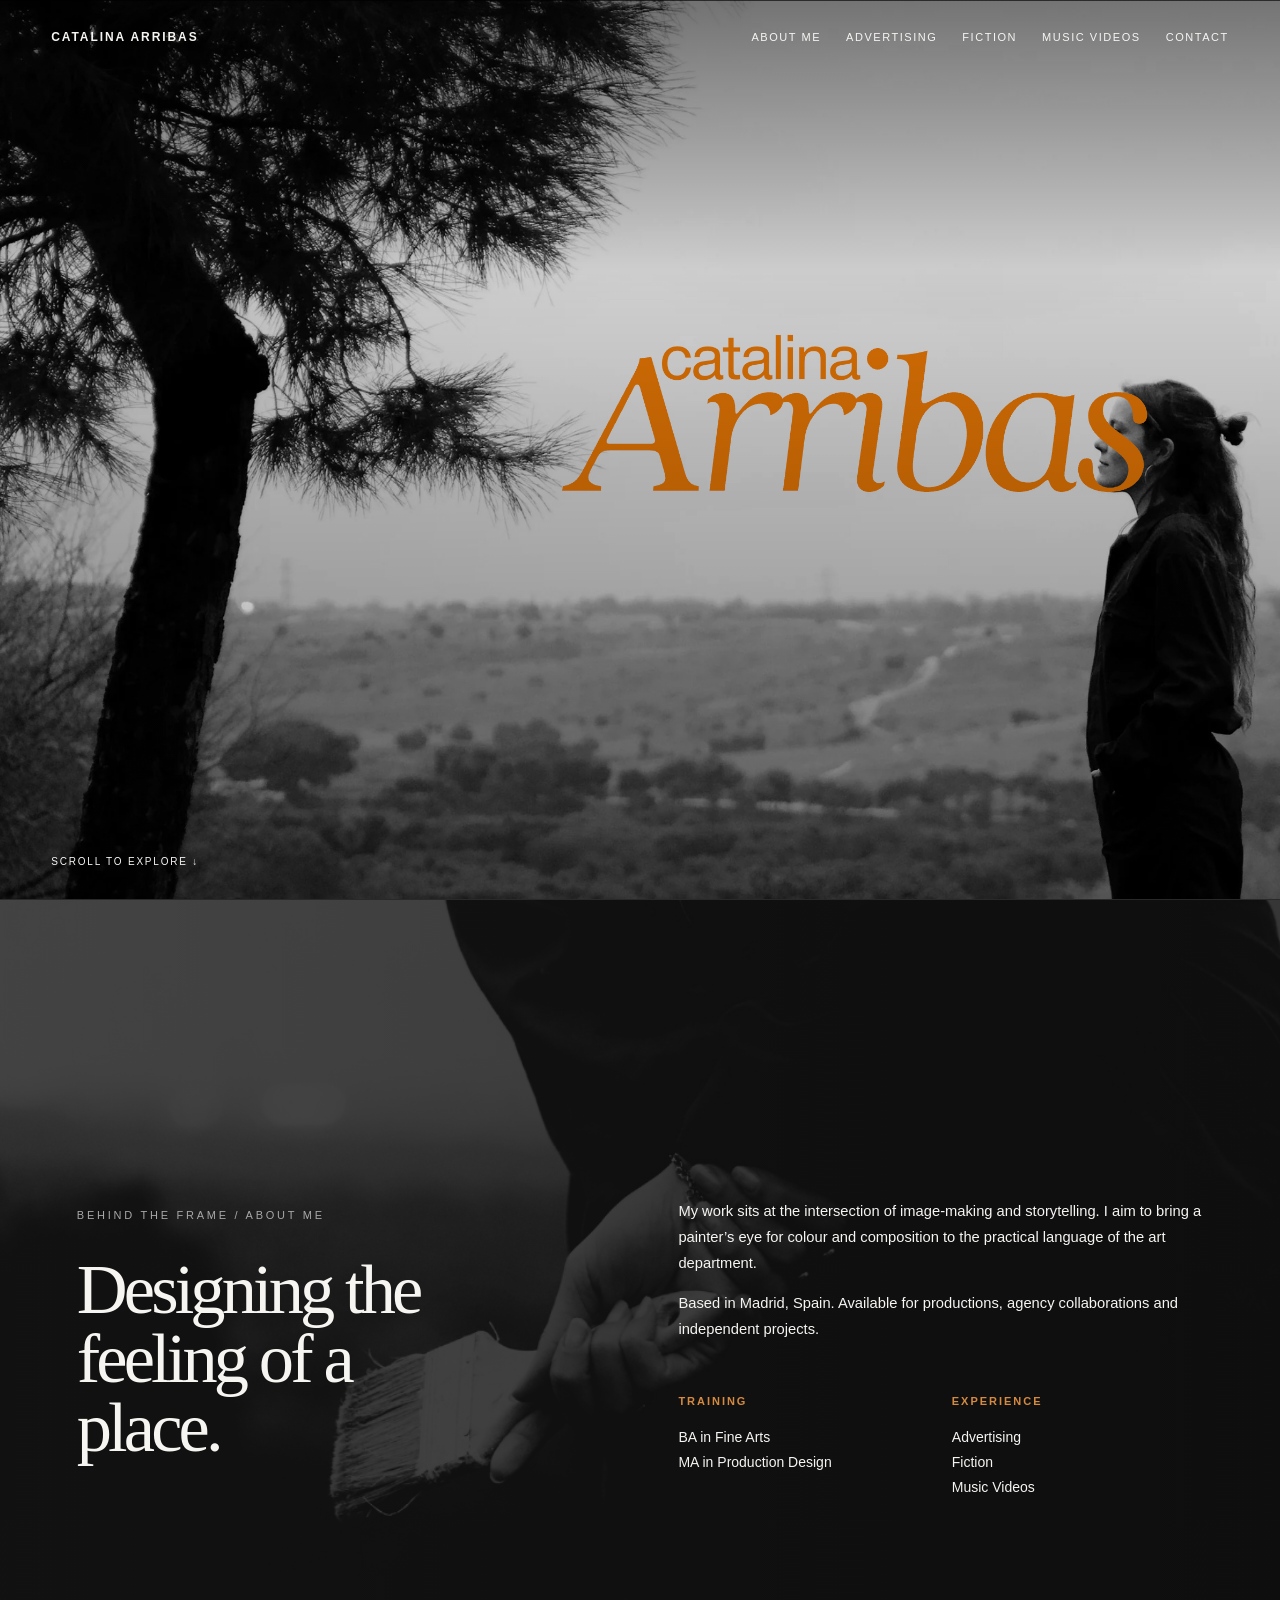
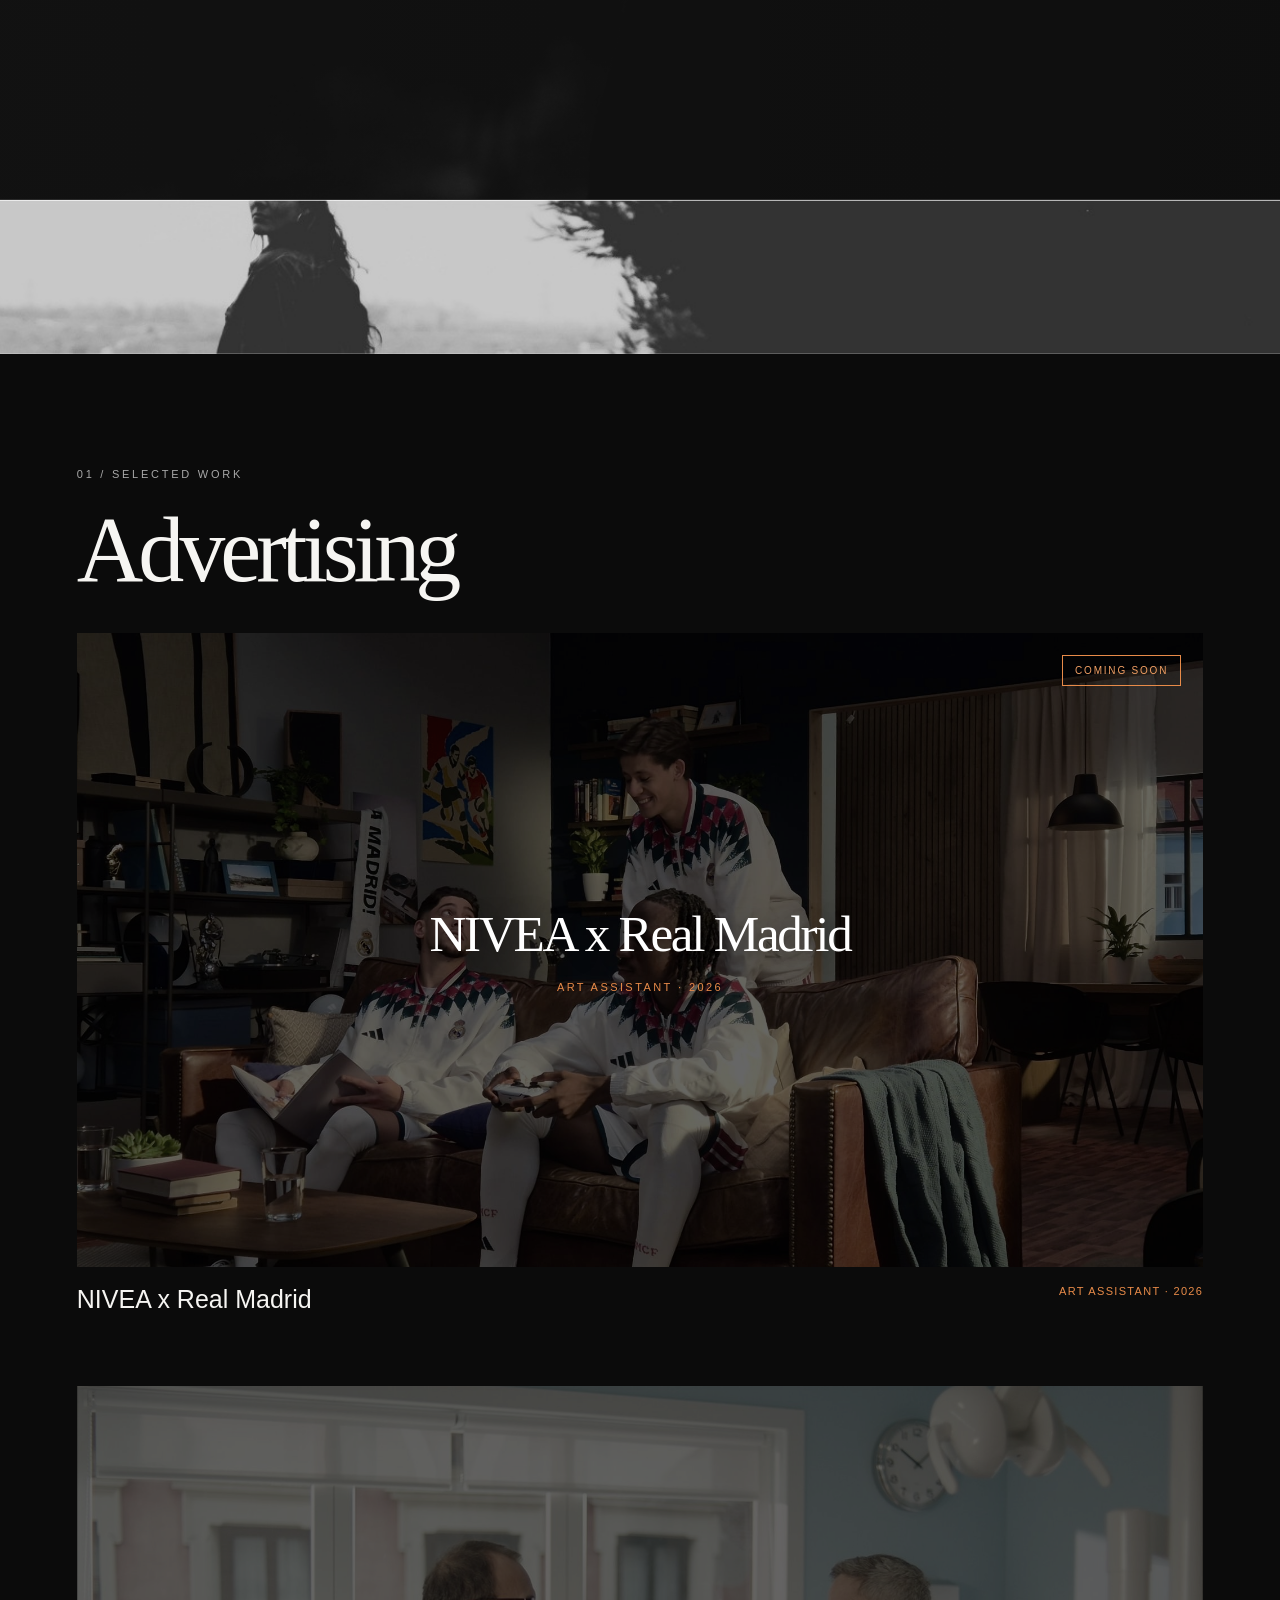
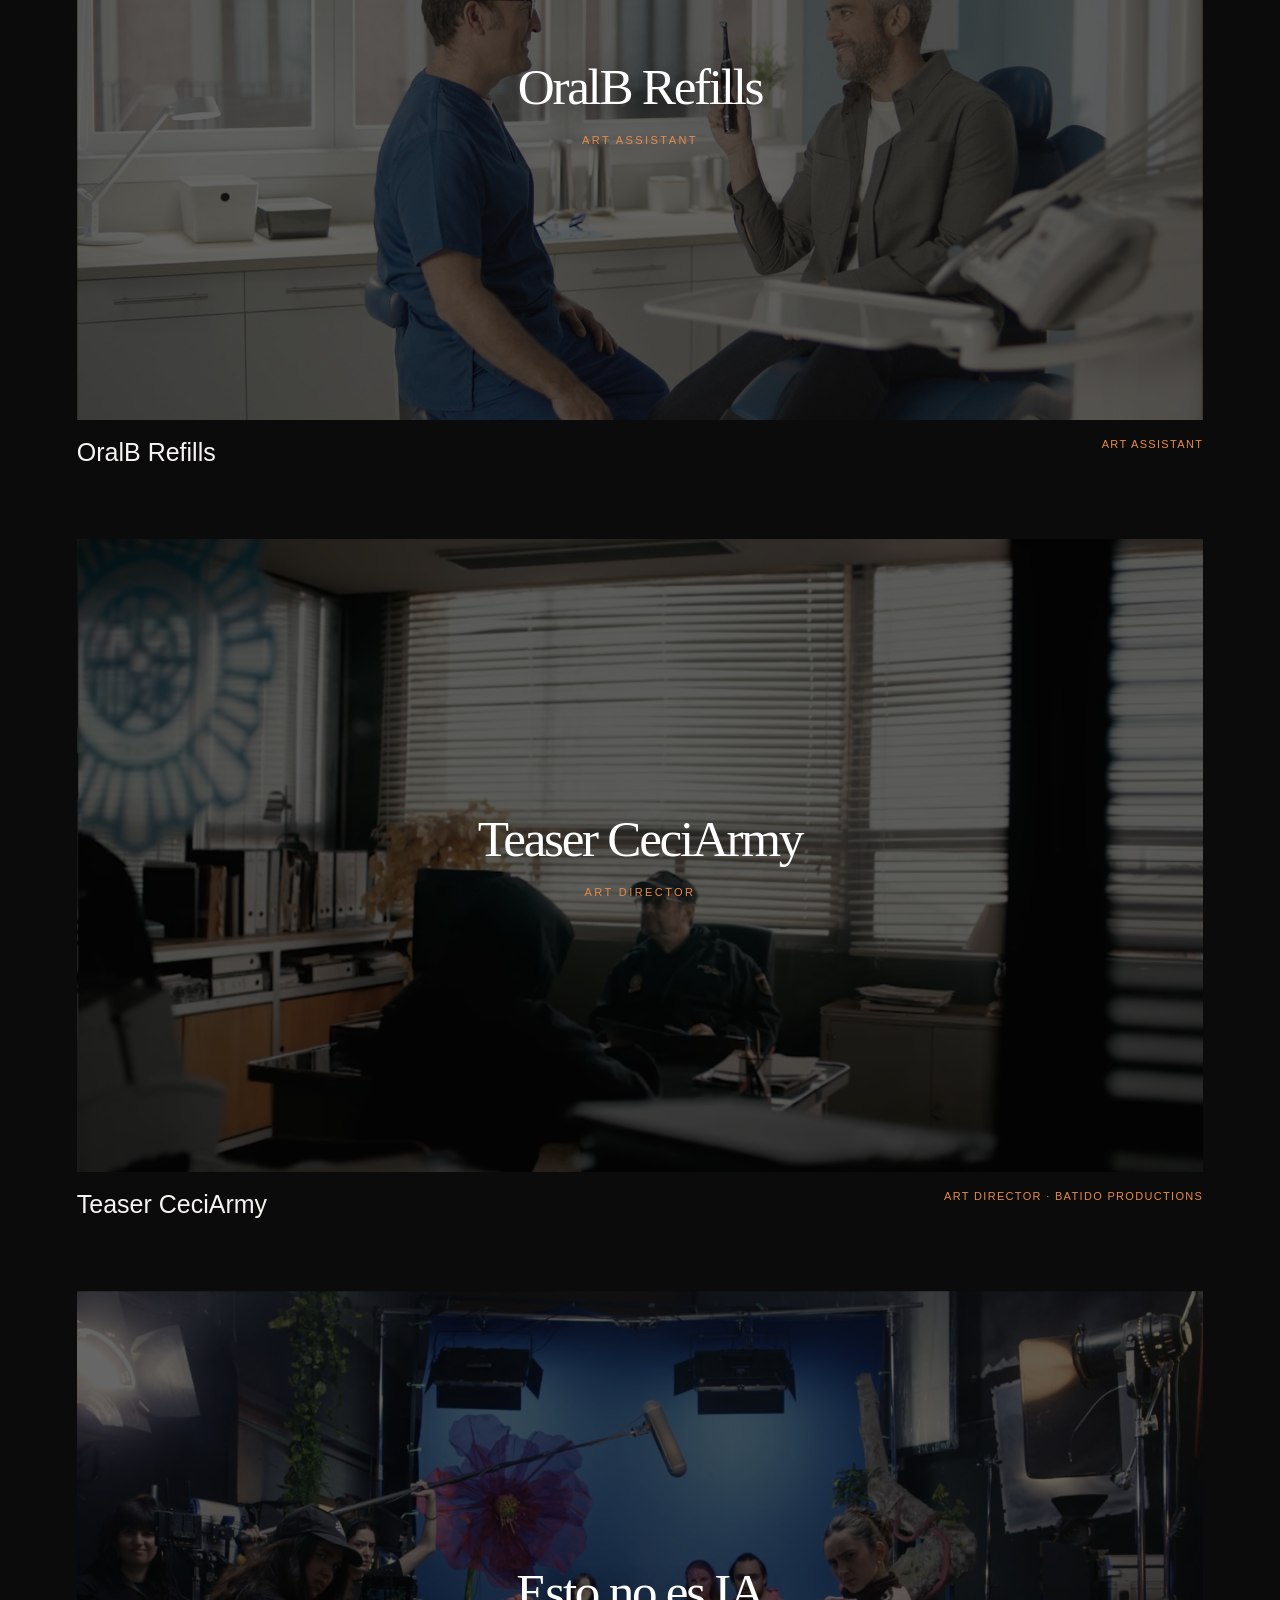
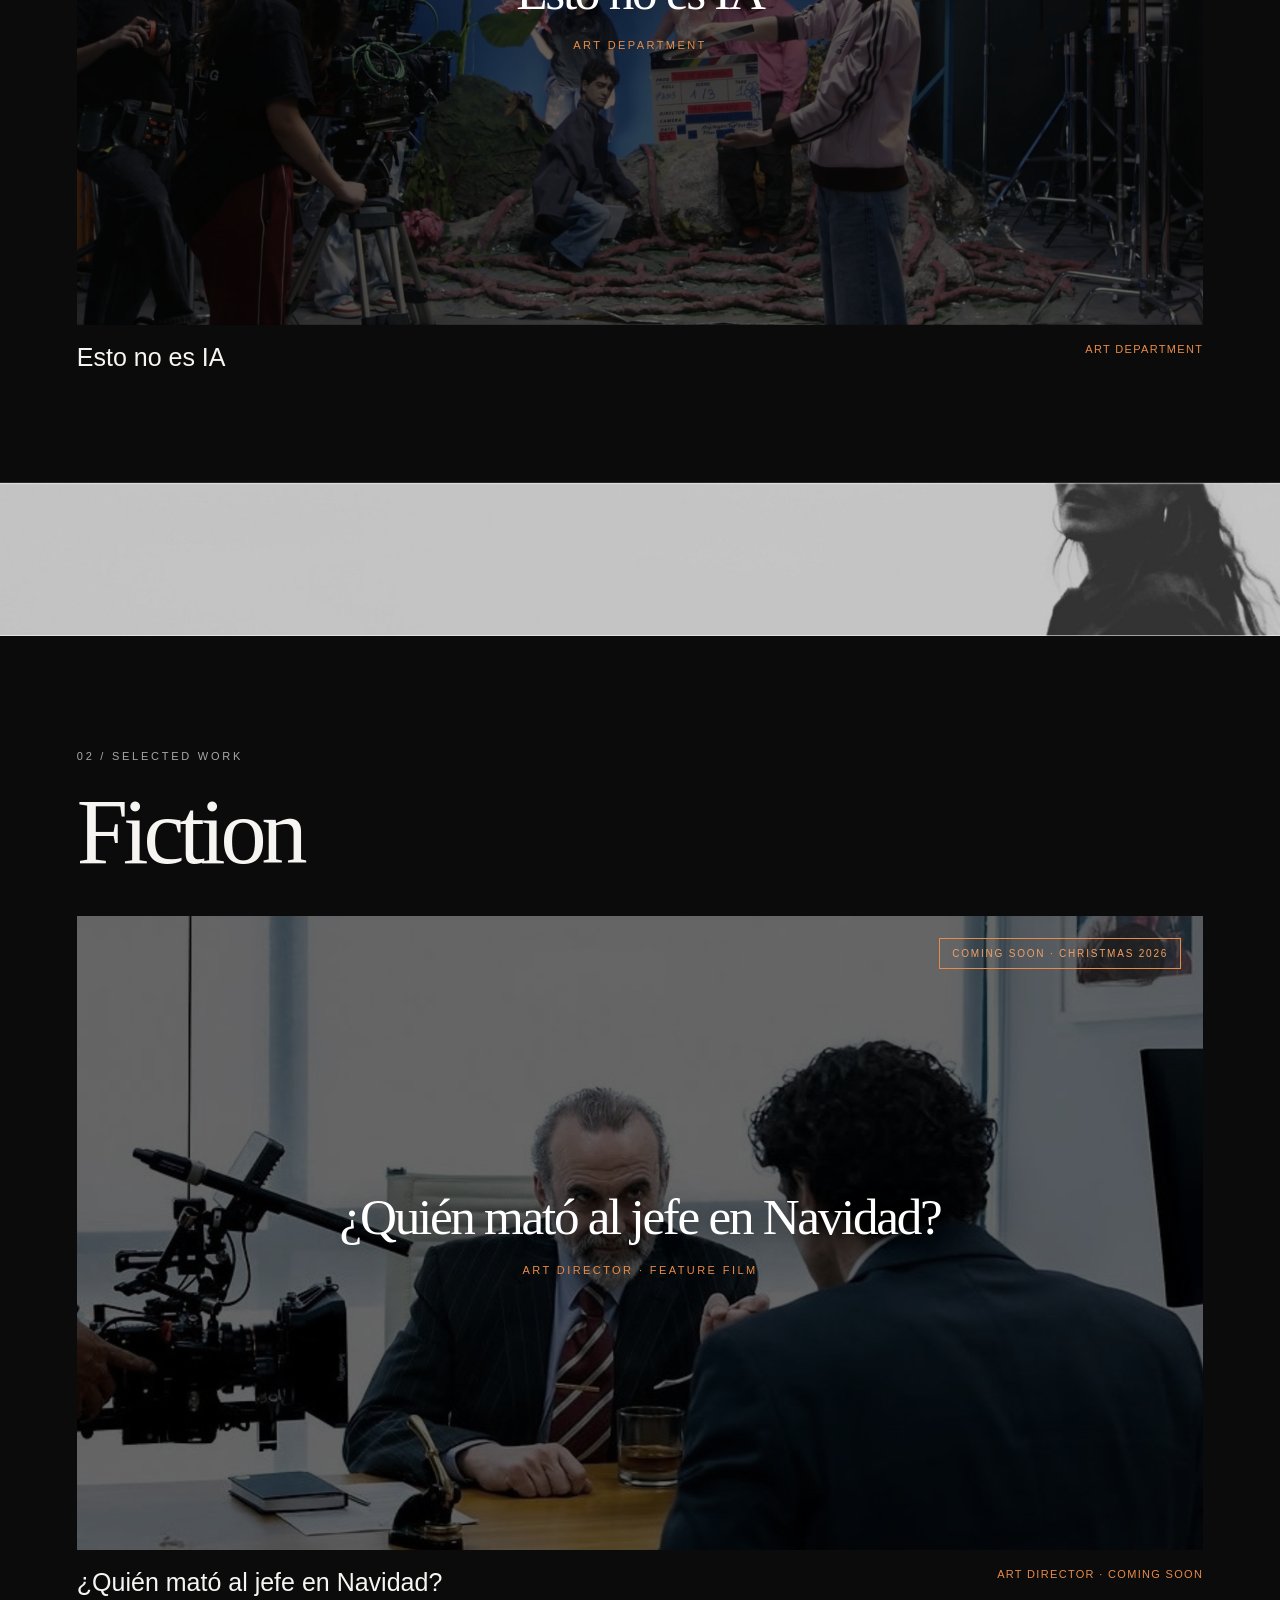
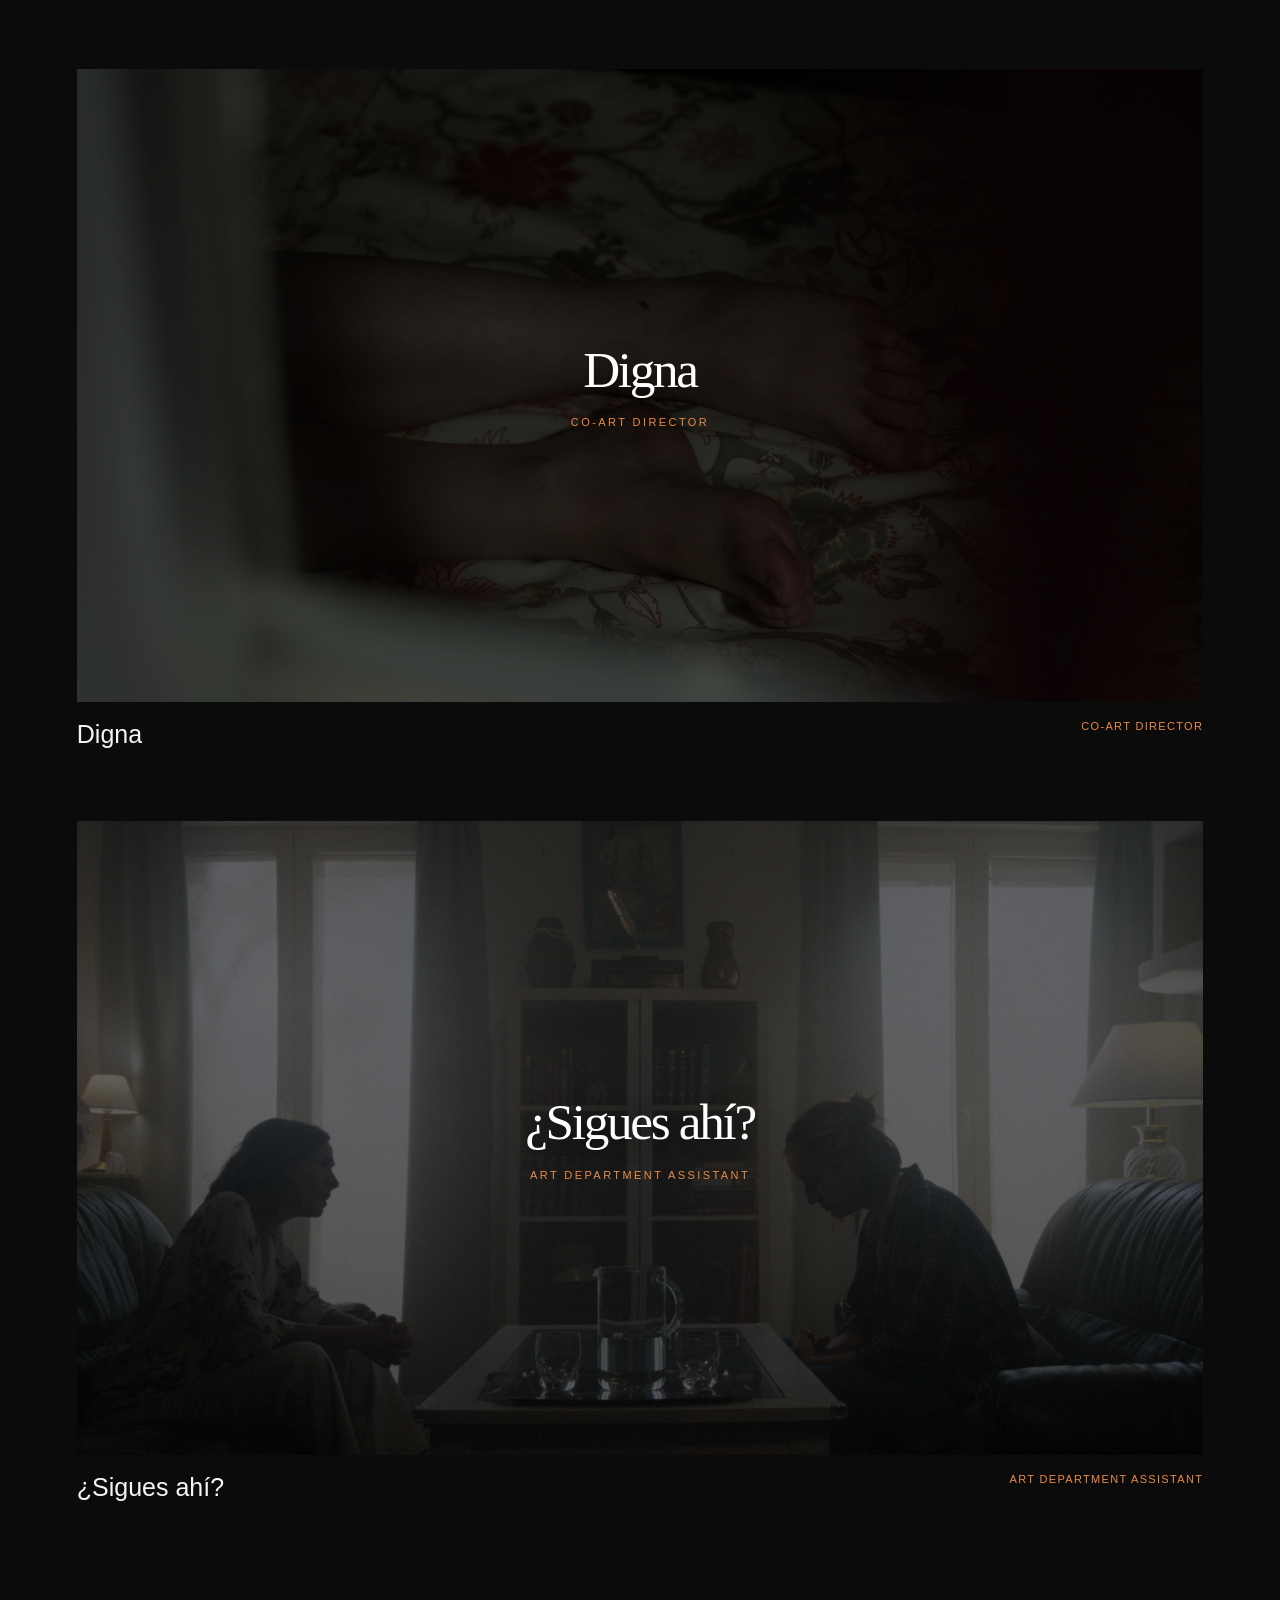
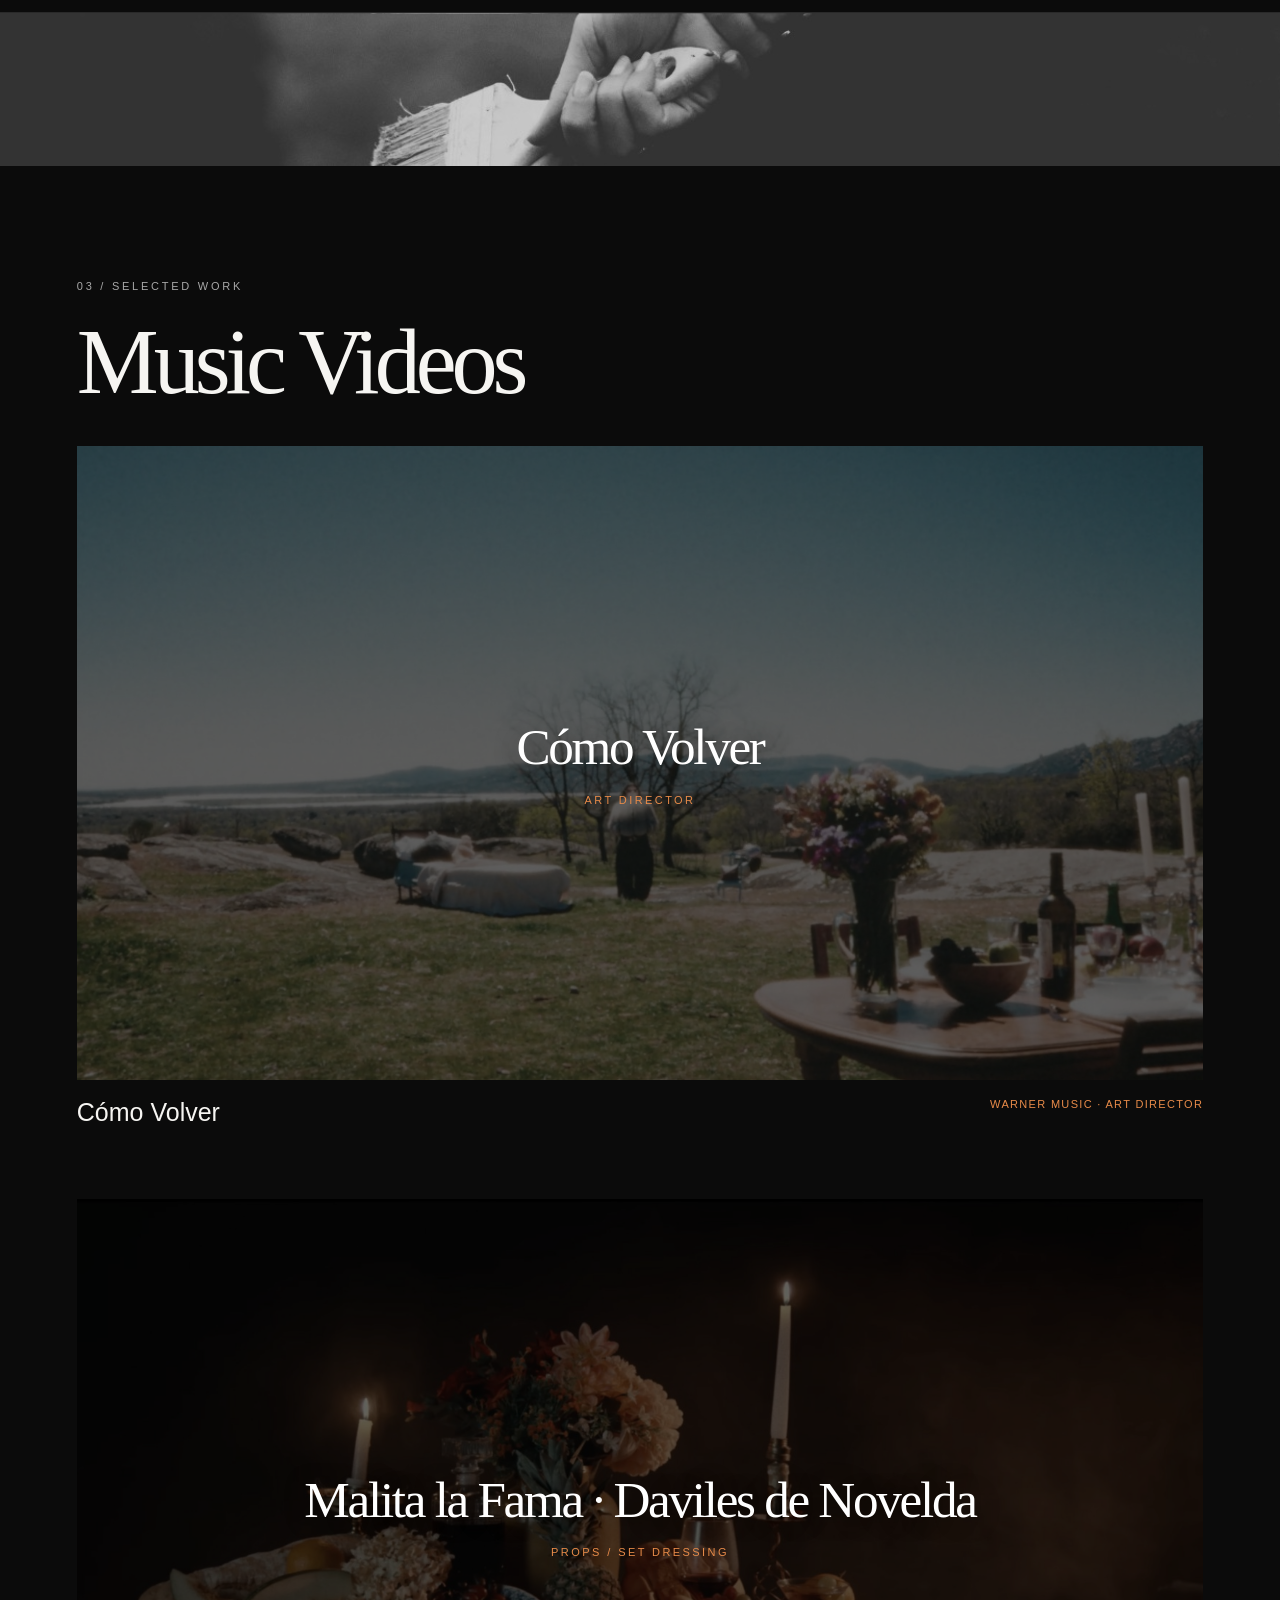
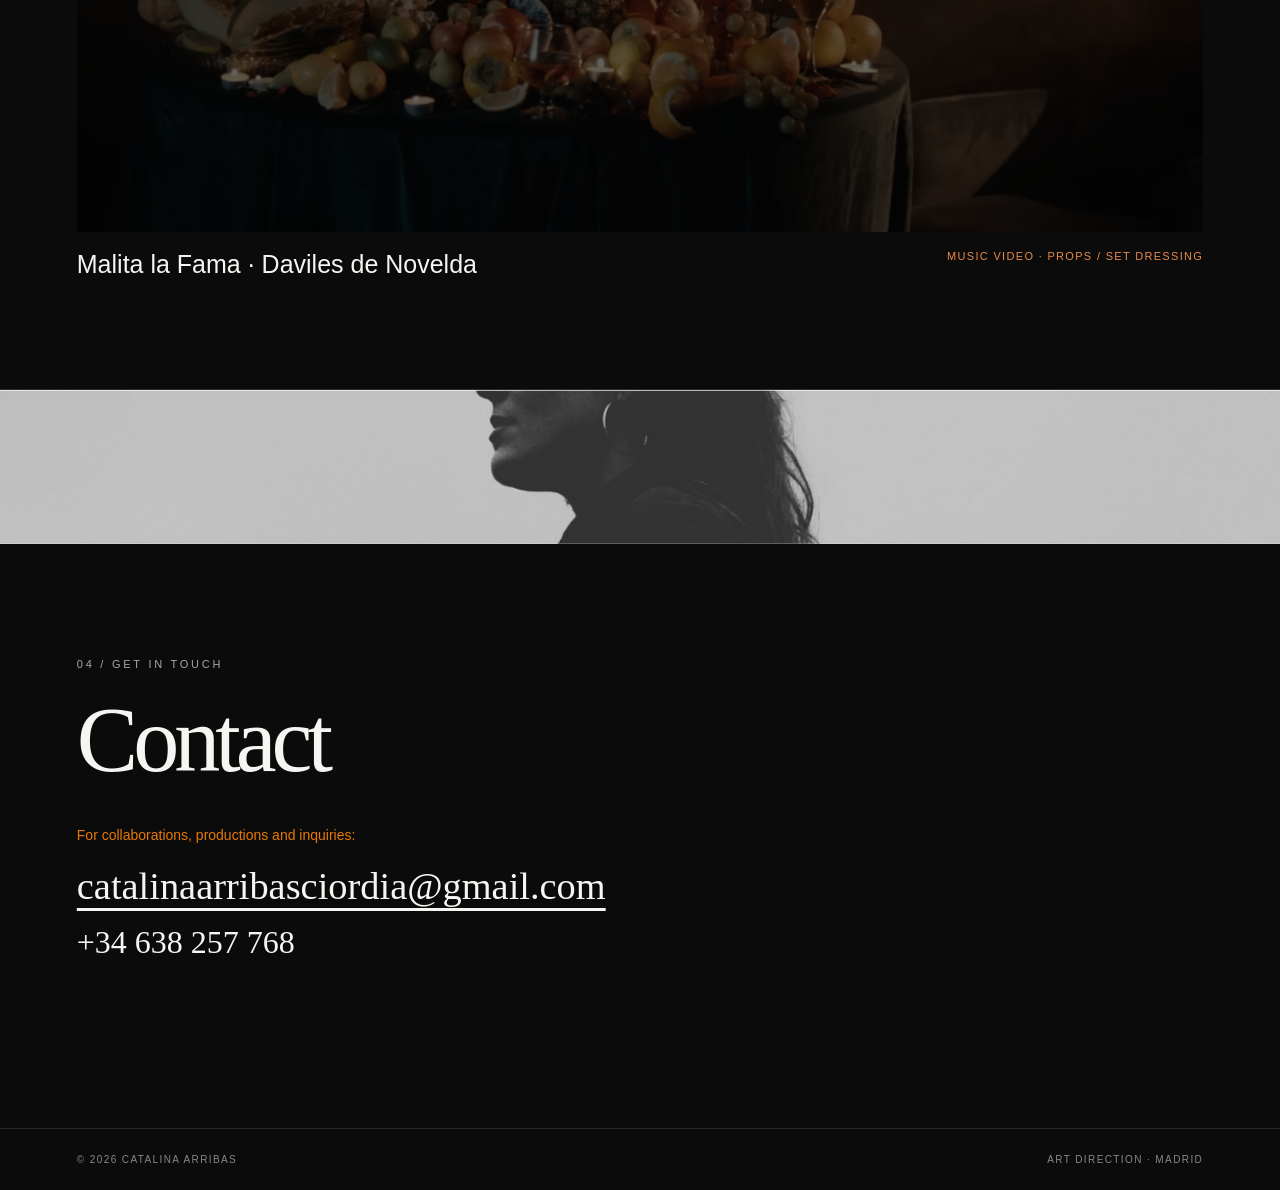
==== commit 406f071c: "Update index.html" ====
--- a/index.html
+++ b/index.html
@@ -46,5 +46,83 @@
  .about-title{font-size:clamp(42px,10vw,65px) !important;}
  .project-overlay-title{font-size:clamp(22px,6vw,38px) !important;}
  .detail-head h2{font-size:clamp(35px,9vw,55px) !important;}
+}/* CONTACT - Ajustes de tipografía */
+
+/* Subtítulo en naranja */
+#contact .note {
+    color: #e87900 !important;
 }
-</style></head><body><header><a class="brand" href="#home">CATALINA ARRIBAS</a><nav aria-label="Main navigation"><a href="#about">About Me</a><a href="advertising.html">Advertising</a><a href="fiction.html">Fiction</a><a href="music-videos.html">Music Videos</a><a href="#contact">Contact</a></nav></header><main><section aria-label="Catalina Arribas, Art Direction" class="hero" id="home"><div class="hero-content"></div><a class="scroll" href="#about">Scroll to explore ↓</a></section><section id="about"><div><span class="eyebrow">Behind the frame / About me</span><h2 class="about-title">Designing the<br/>feeling of a<br/>place.</h2></div><div class="about-copy"><p>My work sits at the intersection of image-making and storytelling. I aim to bring a painter’s eye for colour and composition to the practical language of the art department.</p><p>Based in Madrid, Spain. Available for productions, agency collaborations and independent projects.</p><div class="about-columns"><div><h3>Training</h3><p>BA in Fine Arts<br/>MA in Production Design</p></div><div><h3>Experience</h3><p>Advertising<br/>Fiction<br/>Music Videos</p></div></div></div></section><div aria-hidden="true" class="section-banner advertising"></div><section id="advertising"><span class="eyebrow">01 / Selected work</span><h2>Advertising</h2><div class="project-stack"><a aria-label="View NIVEA x Real Madrid project" class="project-card" href="advertising.html#nivea-real-madrid"><div class="project-image"><img alt="NIVEA x Real Madrid project cover" loading="lazy" src="assets/nivea-real-madrid.jpg"/><div class="project-overlay"><strong class="project-overlay-title">NIVEA x Real Madrid</strong><span class="project-overlay-subtitle">Art Assistant · 2026</span></div><span class="project-tag">COMING SOON</span></div><div class="project-meta"><strong>NIVEA x Real Madrid</strong><span>Art Assistant · 2026</span></div></a><a aria-label="View OralB Refills project" class="project-card" href="advertising.html#oralb-refills"><div class="project-image"><img alt="OralB Refills project cover" loading="lazy" src="assets/oralb-01.jpg"/><div class="project-overlay"><strong class="project-overlay-title">OralB Refills</strong><span class="project-overlay-subtitle">Art Assistant</span></div></div><div class="project-meta"><strong>OralB Refills</strong><span>Art Assistant</span></div></a><a aria-label="View Teaser CeciArmy project" class="project-card" href="advertising.html#ceciarmy"><div class="project-image"><img alt="Teaser CeciArmy project cover" loading="lazy" src="assets/ceciarmy-01.jpg"/><div class="project-overlay"><strong class="project-overlay-title">Teaser CeciArmy</strong><span class="project-overlay-subtitle">Art Director</span></div></div><div class="project-meta"><strong>Teaser CeciArmy</strong><span>Art Director · Batido Productions</span></div></a><a aria-label="View Esto no es IA project" class="project-card" href="advertising.html#esto-no-es-ia"><div class="project-image"><img alt="Esto no es IA project cover" loading="lazy" src="assets/icm-01.jpg"/><div class="project-overlay"><strong class="project-overlay-title">Esto no es IA</strong><span class="project-overlay-subtitle">Art Department</span></div></div><div class="project-meta"><strong>Esto no es IA</strong><span>Art Department</span></div></a></div></section><div aria-hidden="true" class="section-banner fiction"></div><section id="fiction"><span class="eyebrow">02 / Selected work</span><h2>Fiction</h2><div class="project-stack"><a aria-label="View ¿Quién mató al jefe en Navidad? project" class="project-card" href="fiction.html#quien-mato-al-jefe"><div class="project-image"><img alt="¿Quién mató al jefe en Navidad? film cover" loading="lazy" src="assets/fiction-jefe-01.jpg"/><div class="project-overlay"><strong class="project-overlay-title">¿Quién mató al jefe en Navidad?</strong><span class="project-overlay-subtitle">Art Director · Feature Film</span></div><span class="project-tag">COMING SOON · CHRISTMAS 2026</span></div><div class="project-meta"><strong>¿Quién mató al jefe en Navidad?</strong><span>Art Director · Coming Soon</span></div></a><a aria-label="View Digna project" class="project-card" href="fiction.html#digna"><div class="project-image"><img alt="Digna film cover" loading="lazy" src="assets/digna-01.jpg"/><div class="project-overlay"><strong class="project-overlay-title">Digna</strong><span class="project-overlay-subtitle">Co-Art Director</span></div></div><div class="project-meta"><strong>Digna</strong><span>Co-Art Director</span></div></a><a aria-label="View ¿Sigues ahí? project" class="project-card" href="fiction.html#sigues-ahi"><div class="project-image"><img alt="¿Sigues ahí? film cover" loading="lazy" src="assets/sigues-ahi-01.jpg"/><div class="project-overlay"><strong class="project-overlay-title">¿Sigues ahí?</strong><span class="project-overlay-subtitle">Art Department Assistant</span></div></div><div class="project-meta"><strong>¿Sigues ahí?</strong><span>Art Department Assistant</span></div></a></div></section><div aria-hidden="true" class="section-banner music"></div><section id="music-videos"><span class="eyebrow">03 / Selected work</span><h2>Music Videos</h2><div class="project-stack"><a class="project-card" href="music-videos.html#como-volver"><div class="project-image"><img alt="Cómo Volver cover" loading="lazy" src="assets/como-volver-01.jpg"/><div class="project-overlay"><strong class="project-overlay-title">Cómo Volver</strong><span class="project-overlay-subtitle">Art Director</span></div></div><div class="project-meta"><strong>Cómo Volver</strong><span>Warner Music · Art Director</span></div></a><a class="project-card" href="music-videos.html#malita-la-fama"><div class="project-image"><img alt="Malita la Fama · Daviles de Novelda cover" loading="lazy" src="assets/malita-la-fama-01.jpg"/><div class="project-overlay"><strong class="project-overlay-title">Malita la Fama · Daviles de Novelda</strong><span class="project-overlay-subtitle">Props / Set Dressing</span></div></div><div class="project-meta"><strong>Malita la Fama · Daviles de Novelda</strong><span>Music Video · Props / Set Dressing</span></div></a></div></section><div aria-hidden="true" class="section-banner contact"></div><section id="contact"><span class="eyebrow">04 / Get in touch</span><h2>Contact</h2><p class="note">For collaborations, productions and inquiries:</p><p><a class="contact-link" href="mailto:catalinaarribasciordia@gmail.com">catalinaarribasciordia@gmail.com</a></p><p><a class="contact-phone" href="tel:+34638257768">+34 638 257 768</a></p></section></main><footer><span>© 2026 Catalina Arribas</span><span>Art Direction · Madrid</span></footer></body></html>
+
+/* Email más pequeño */
+#contact .contact-link {
+    font-size: clamp(22px, 3vw, 42px) !important;
+    overflow-wrap: anywhere;
+}
+
+/* Tamaño del teléfono */
+#contact .contact-phone {
+    font-size: clamp(20px, 2.5vw, 36px) !important;
+}
+</style></head><body><header><a class="brand" href="#home">CATALINA ARRIBAS</a><nav aria-label="Main navigation"><a href="#about">About Me</a><a href="advertising.html">Advertising</a><a href="fiction.html">Fiction</a><a href="music-videos.html">Music Videos</a><a href="#contact">Contact</a></nav></header><main><section aria-label="Catalina Arribas, Art Direction" class="hero" id="home"><div class="hero-content"></div><a class="scroll" href="#about">Scroll to explore ↓</a></section><section id="about"><div><span class="eyebrow">Behind the frame / About me</span><h2 class="about-title">Designing the<br/>feeling of a<br/>place.</h2></div><div class="about-copy"><p>My work sits at the intersection of image-making and storytelling. I aim to bring a painter’s eye for colour and composition to the practical language of the art department.</p><p>Based in Madrid, Spain. Available for productions, agency collaborations and independent projects.</p><div class="about-columns"><div><h3>Training</h3><p>BA in Fine Arts<br/>MA in Production Design</p></div><div><h3>Experience</h3><p>Advertising<br/>Fiction<br/>Music Videos</p></div></div></div></section><div aria-hidden="true" class="section-banner advertising"></div><section id="advertising"><span class="eyebrow">01 / Selected work</span><h2>Advertising</h2><div class="project-stack"><a aria-label="View NIVEA x Real Madrid project" class="project-card" href="advertising.html#nivea-real-madrid"><div class="project-image"><img alt="NIVEA x Real Madrid project cover" loading="lazy" src="assets/nivea-real-madrid.jpg"/><div class="project-overlay"><strong class="project-overlay-title">NIVEA x Real Madrid</strong><span class="project-overlay-subtitle">Art Assistant · 2026</span></div><span class="project-tag">COMING SOON</span></div><div class="project-meta"><strong>NIVEA x Real Madrid</strong><span>Art Assistant · 2026</span></div></a><a aria-label="View OralB Refills project" class="project-card" href="advertising.html#oralb-refills"><div class="project-image"><img alt="OralB Refills project cover" loading="lazy" src="assets/oralb-01.jpg"/><div class="project-overlay"><strong class="project-overlay-title">OralB Refills</strong><span class="project-overlay-subtitle">Art Assistant</span></div></div><div class="project-meta"><strong>OralB Refills</strong><span>Art Assistant</span></div></a><a aria-label="View Teaser CeciArmy project" class="project-card" href="advertising.html#ceciarmy"><div class="project-image"><img alt="Teaser CeciArmy project cover" loading="lazy" src="assets/ceciarmy-01.jpg"/><div class="project-overlay"><strong class="project-overlay-title">Teaser CeciArmy</strong><span class="project-overlay-subtitle">Art Director</span></div></div><div class="project-meta"><strong>Teaser CeciArmy</strong><span>Art Director · Batido Productions</span></div></a><a aria-label="View Esto no es IA project" class="project-card" href="advertising.html#esto-no-es-ia"><div class="project-image"><img alt="Esto no es IA project cover" loading="lazy" src="assets/icm-01.jpg"/><div class="project-overlay"><strong class="project-overlay-title">Esto no es IA</strong><span class="project-overlay-subtitle">Art Department</span></div></div><div class="project-meta"><strong>Esto no es IA</strong><span>Art Department</span></div></a></div></section><div aria-hidden="true" class="section-banner fiction"></div><section id="fiction"><span class="eyebrow">02 / Selected work</span><h2>Fiction</h2><div class="project-stack"><a aria-label="View ¿Quién mató al jefe en Navidad? project" class="project-card" href="fiction.html#quien-mato-al-jefe"><div class="project-image"><img alt="¿Quién mató al jefe en Navidad? film cover" loading="lazy" src="assets/fiction-jefe-01.jpg"/><div class="project-overlay"><strong class="project-overlay-title">¿Quién mató al jefe en Navidad?</strong><span class="project-overlay-subtitle">Art Director · Feature Film</span></div><span class="project-tag">COMING SOON · CHRISTMAS 2026</span></div><div class="project-meta"><strong>¿Quién mató al jefe en Navidad?</strong><span>Art Director · Coming Soon</span></div></a><a aria-label="View Digna project" class="project-card" href="fiction.html#digna"><div class="project-image"><img alt="Digna film cover" loading="lazy" src="assets/digna-01.jpg"/><div class="project-overlay"><strong class="project-overlay-title">Digna</strong><span class="project-overlay-subtitle">Co-Art Director</span></div></div><div class="project-meta"><strong>Digna</strong><span>Co-Art Director</span></div></a><a aria-label="View ¿Sigues ahí? project" class="project-card" href="fiction.html#sigues-ahi"><div class="project-image"><img alt="¿Sigues ahí? film cover" loading="lazy" src="assets/sigues-ahi-01.jpg"/><div class="project-overlay"><strong class="project-overlay-title">¿Sigues ahí?</strong><span class="project-overlay-subtitle">Art Department Assistant</span></div></div><div class="project-meta"><strong>¿Sigues ahí?</strong><span>Art Department Assistant</span></div></a></div></section><div aria-hidden="true" class="section-banner music"></div><section id="music-videos"><span class="eyebrow">03 / Selected work</span><h2>Music Videos</h2><div class="project-stack"><a class="project-card" href="music-videos.html#como-volver"><div class="project-image"><img alt="Cómo Volver cover" loading="lazy" src="assets/como-volver-01.jpg"/><div class="project-overlay"><strong class="project-overlay-title">Cómo Volver</strong><span class="project-overlay-subtitle">Art Director</span></div></div><div class="project-meta"><strong>Cómo Volver</strong><span>Warner Music · Art Director</span></div></a><a class="project-card" href="music-videos.html#malita-la-fama"><div class="project-image"><img alt="Malita la Fama · Daviles de Novelda cover" loading="lazy" src="assets/malita-la-fama-01.jpg"/><div class="project-overlay"><strong class="project-overlay-title">Malita la Fama · Daviles de Novelda</strong><span class="project-overlay-subtitle">Props / Set Dressing</span></div></div><div class="project-meta"><strong>Malita la Fama · Daviles de Novelda</strong><span>Music Video · Props / Set Dressing</span></div></a></div></section><div aria-hidden="true" class="section-banner contact"></div><section id="contact"><span class="eyebrow">04 / Get in touch</span><h2>Contact</h2><p class="note">For collaborations, productions and inquiries:</p><p><a class="contact-link" href="mailto:catalinaarribasciordia@gmail.com">catalinaarribasciordia@gmail.com</a></p><p><a class="contact-phone" href="tel:+34638257768">+34 638 257 768</a></p></section></main><footer><span>© 2026 Catalina Arribas</span><span>Art Direction · Madrid</span></footer>
+<style>
+  .floating-contact {
+    position: fixed;
+    right: 28px;
+    bottom: 28px;
+    z-index: 9999;
+    display: flex;
+    align-items: center;
+    gap: 12px;
+    padding: 15px 24px;
+    background: #f2f2f2;
+    color: #111;
+    border-radius: 100px;
+    text-decoration: none;
+    font: 600 12px Arial, sans-serif;
+    letter-spacing: 2px;
+    box-shadow: 0 5px 25px rgba(0,0,0,.25);
+    opacity: 0;
+    visibility: hidden;
+    transform: translateY(15px);
+    transition: opacity .3s, transform .3s, visibility .3s;
+  }
+
+  .floating-contact.visible {
+    opacity: 1;
+    visibility: visible;
+    transform: translateY(0);
+  }
+
+  .floating-contact:hover {
+    background: #d7d7d7;
+  }
+
+  @media (max-width: 600px) {
+    .floating-contact {
+      right: 16px;
+      bottom: 16px;
+      padding: 13px 18px;
+    }
+  }
+</style>
+
+<a href="index.html#contact"
+   class="floating-contact"
+   id="floating-contact">
+  CONTACT <span aria-hidden="true">↗</span>
+</a>
+
+<script>
+  const floatingContact = document.getElementById('floating-contact');
+
+  function updateFloatingContact() {
+    floatingContact.classList.toggle(
+      'visible',
+      window.scrollY > 100
+    );
+  }
+
+  window.addEventListener('scroll', updateFloatingContact, { passive: true });
+  updateFloatingContact();
+</script>
+</body></html>
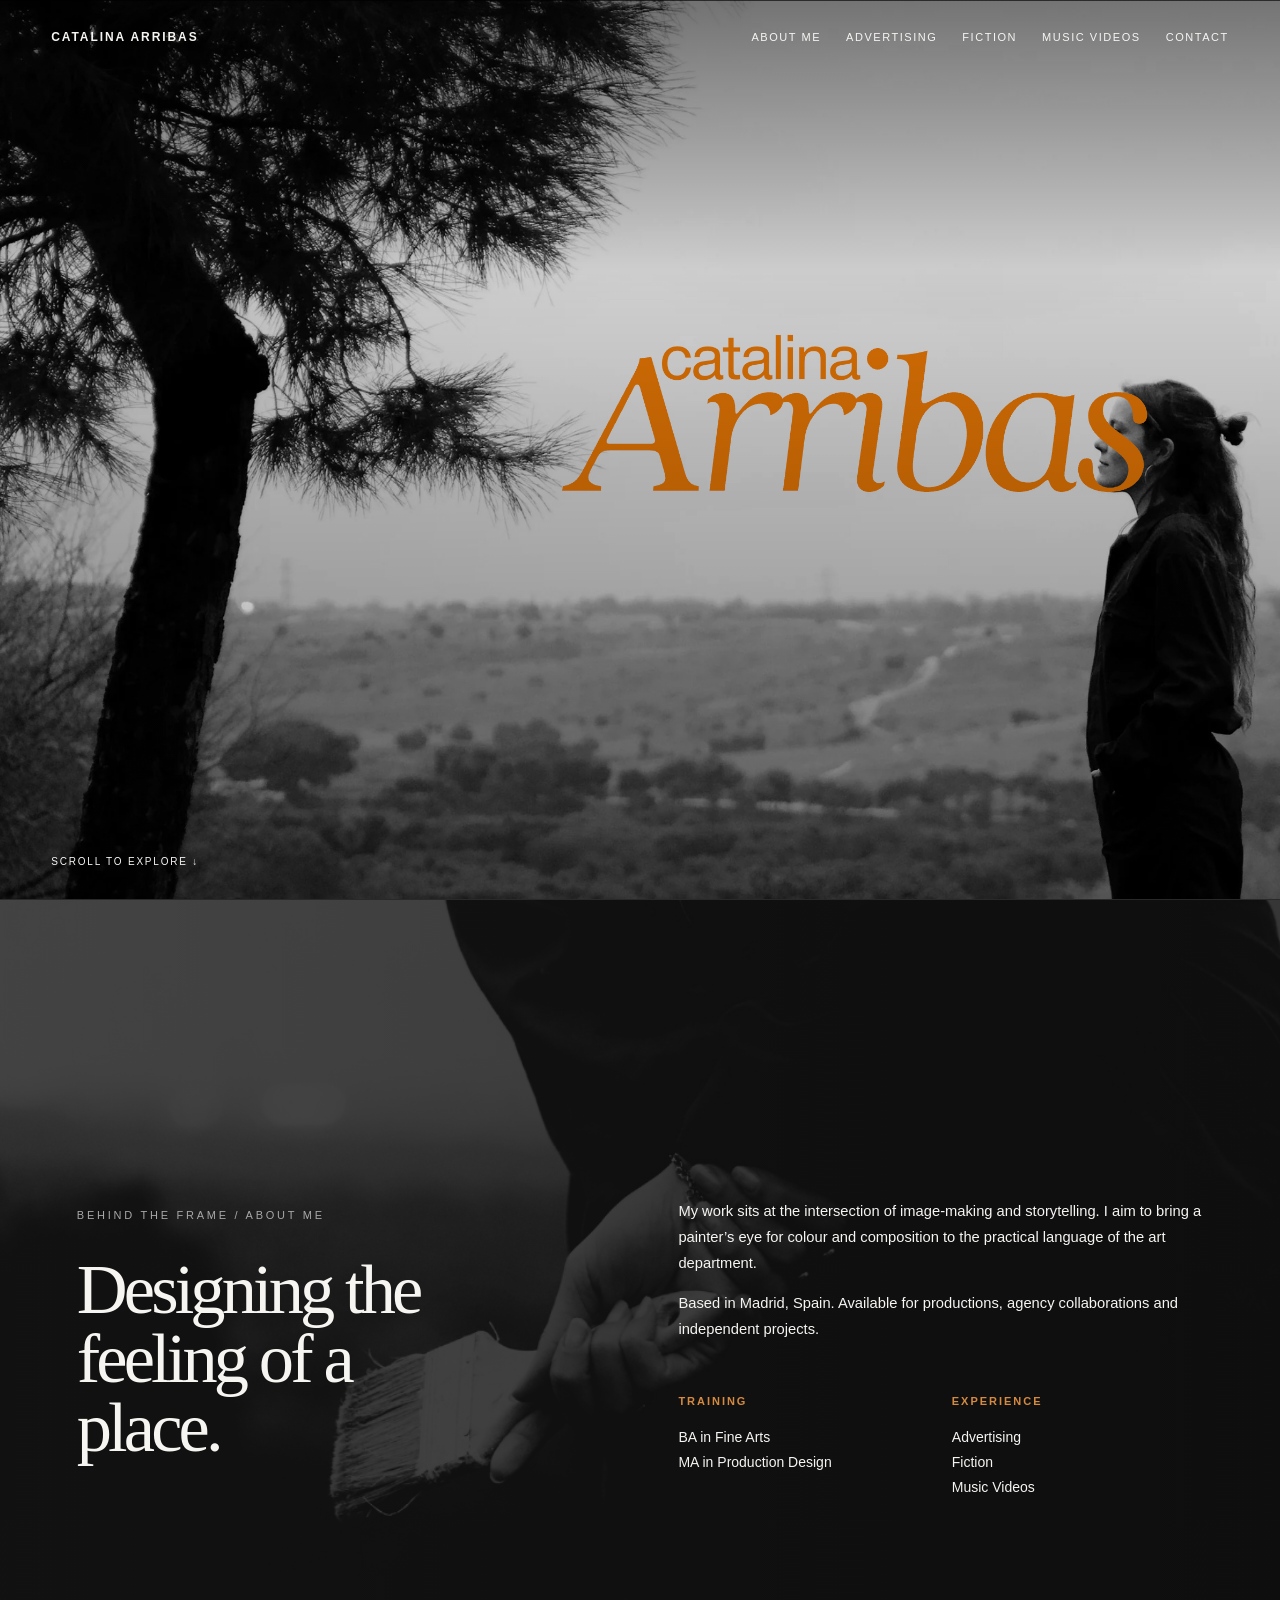
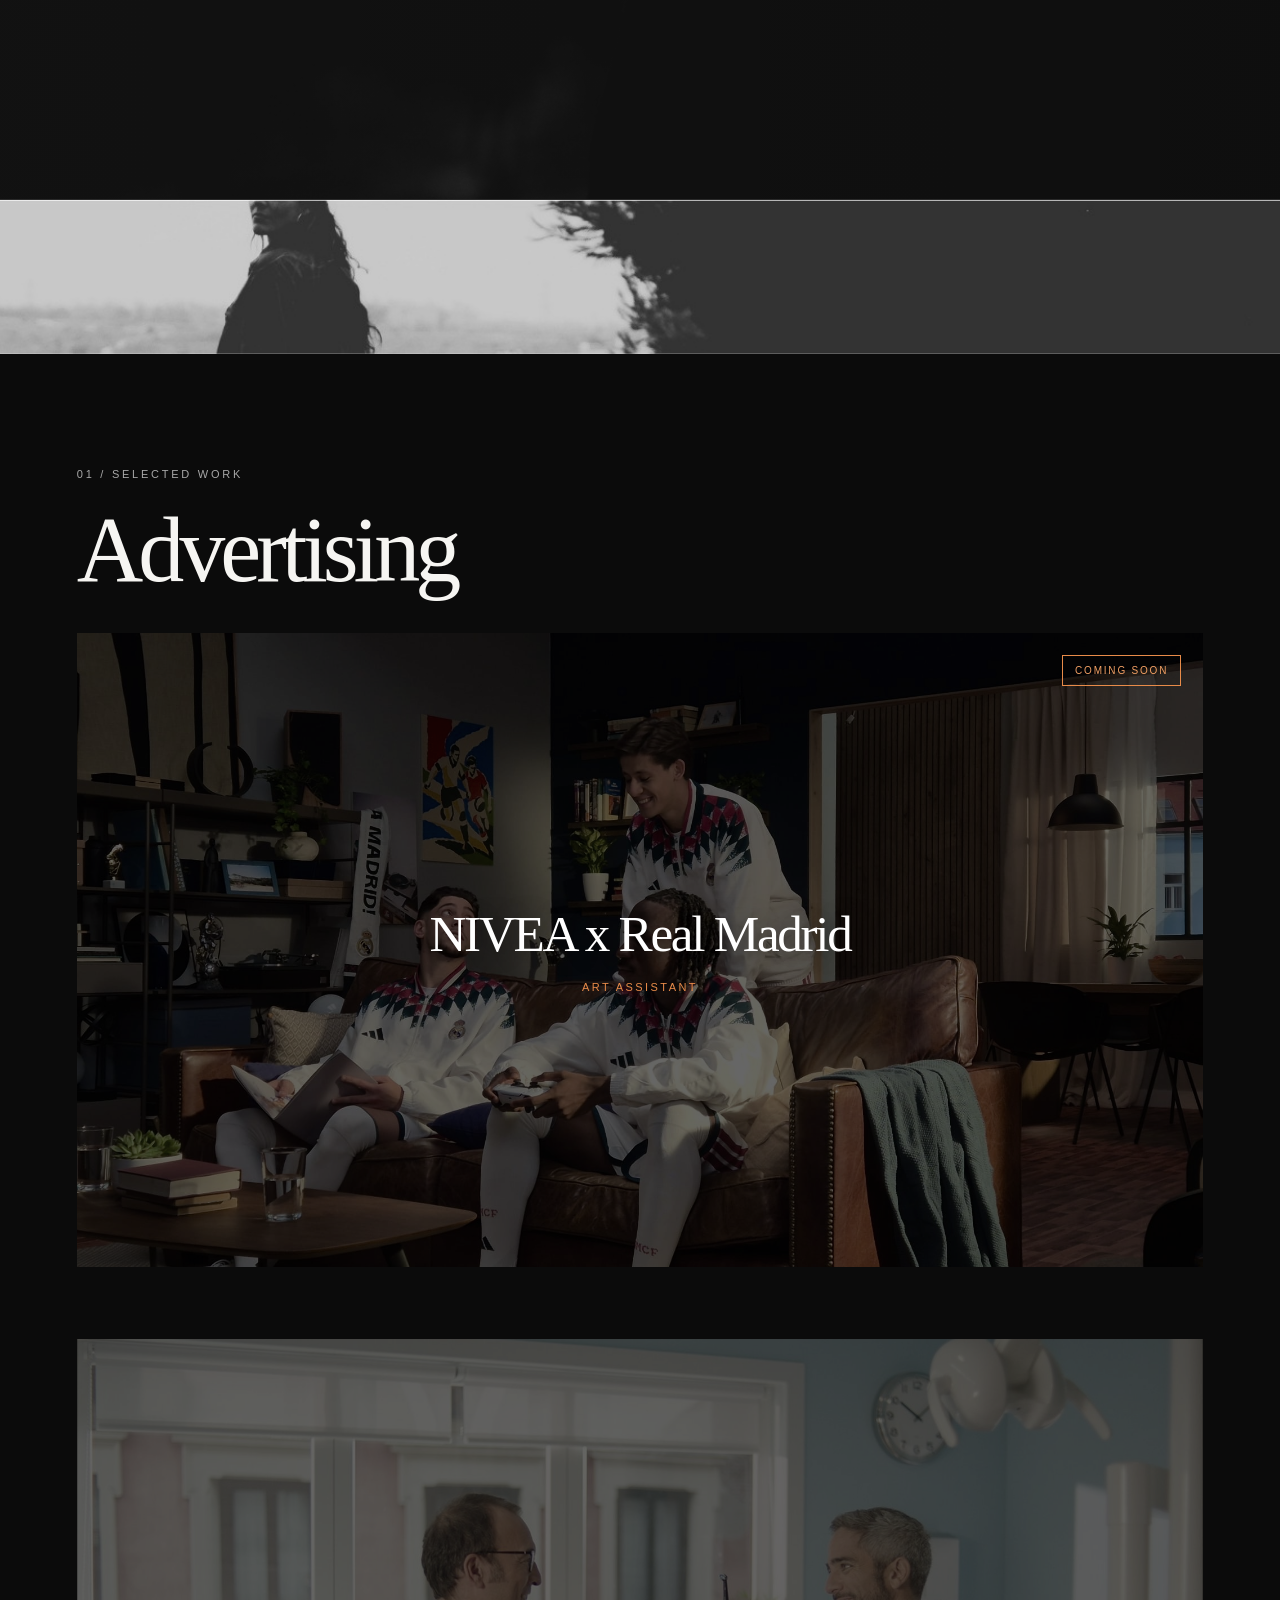
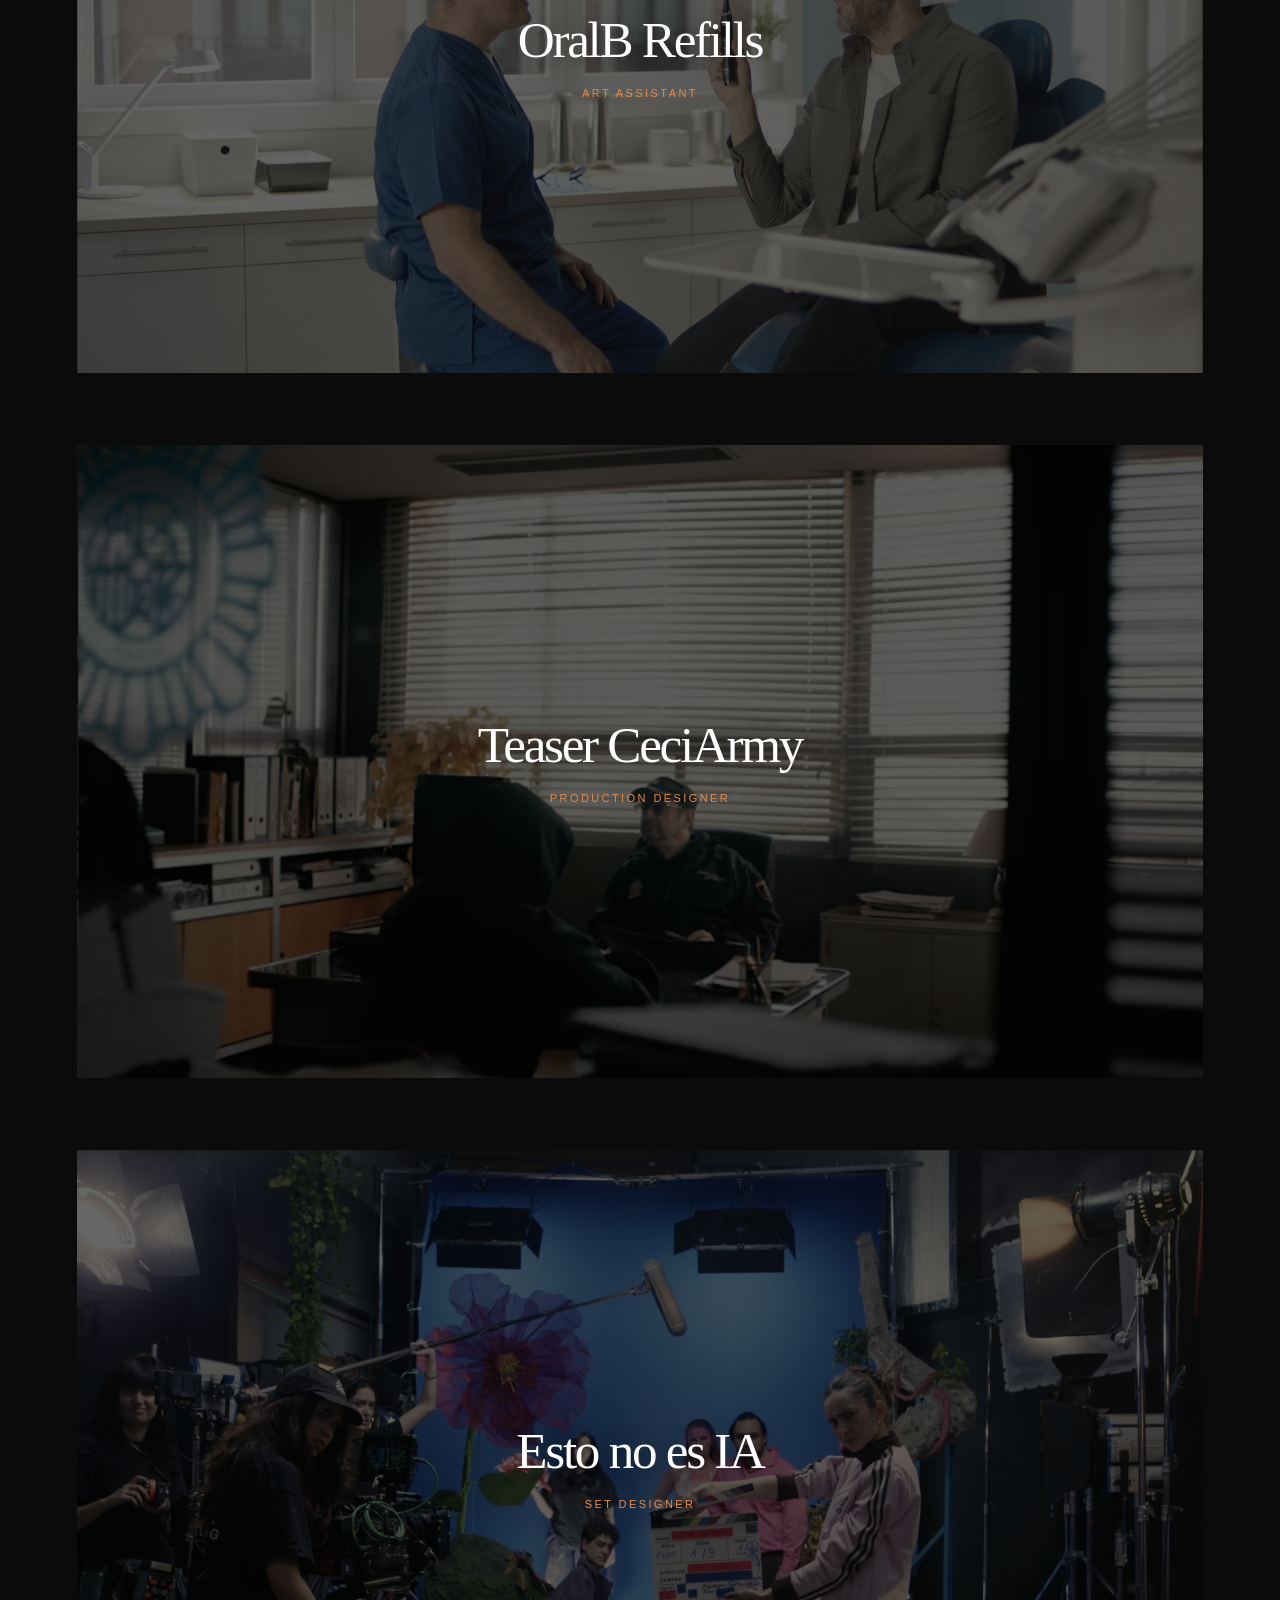
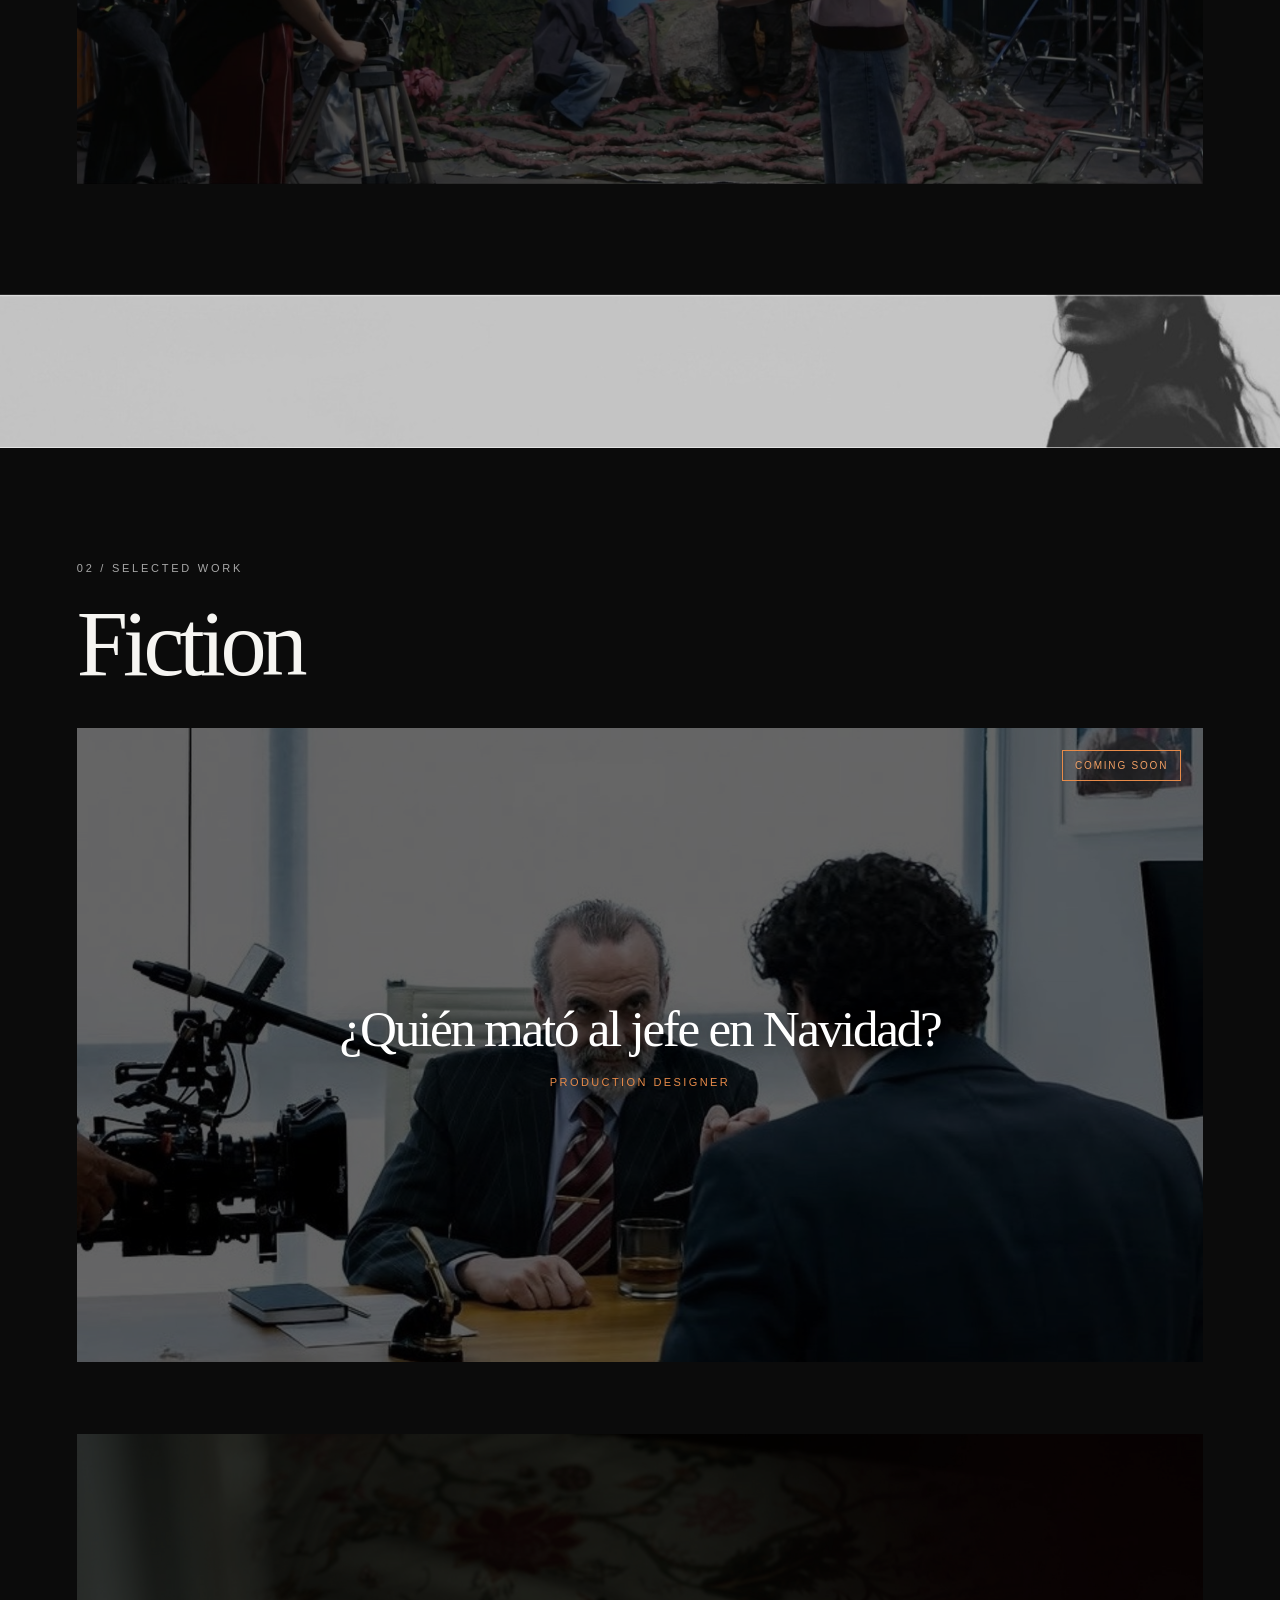
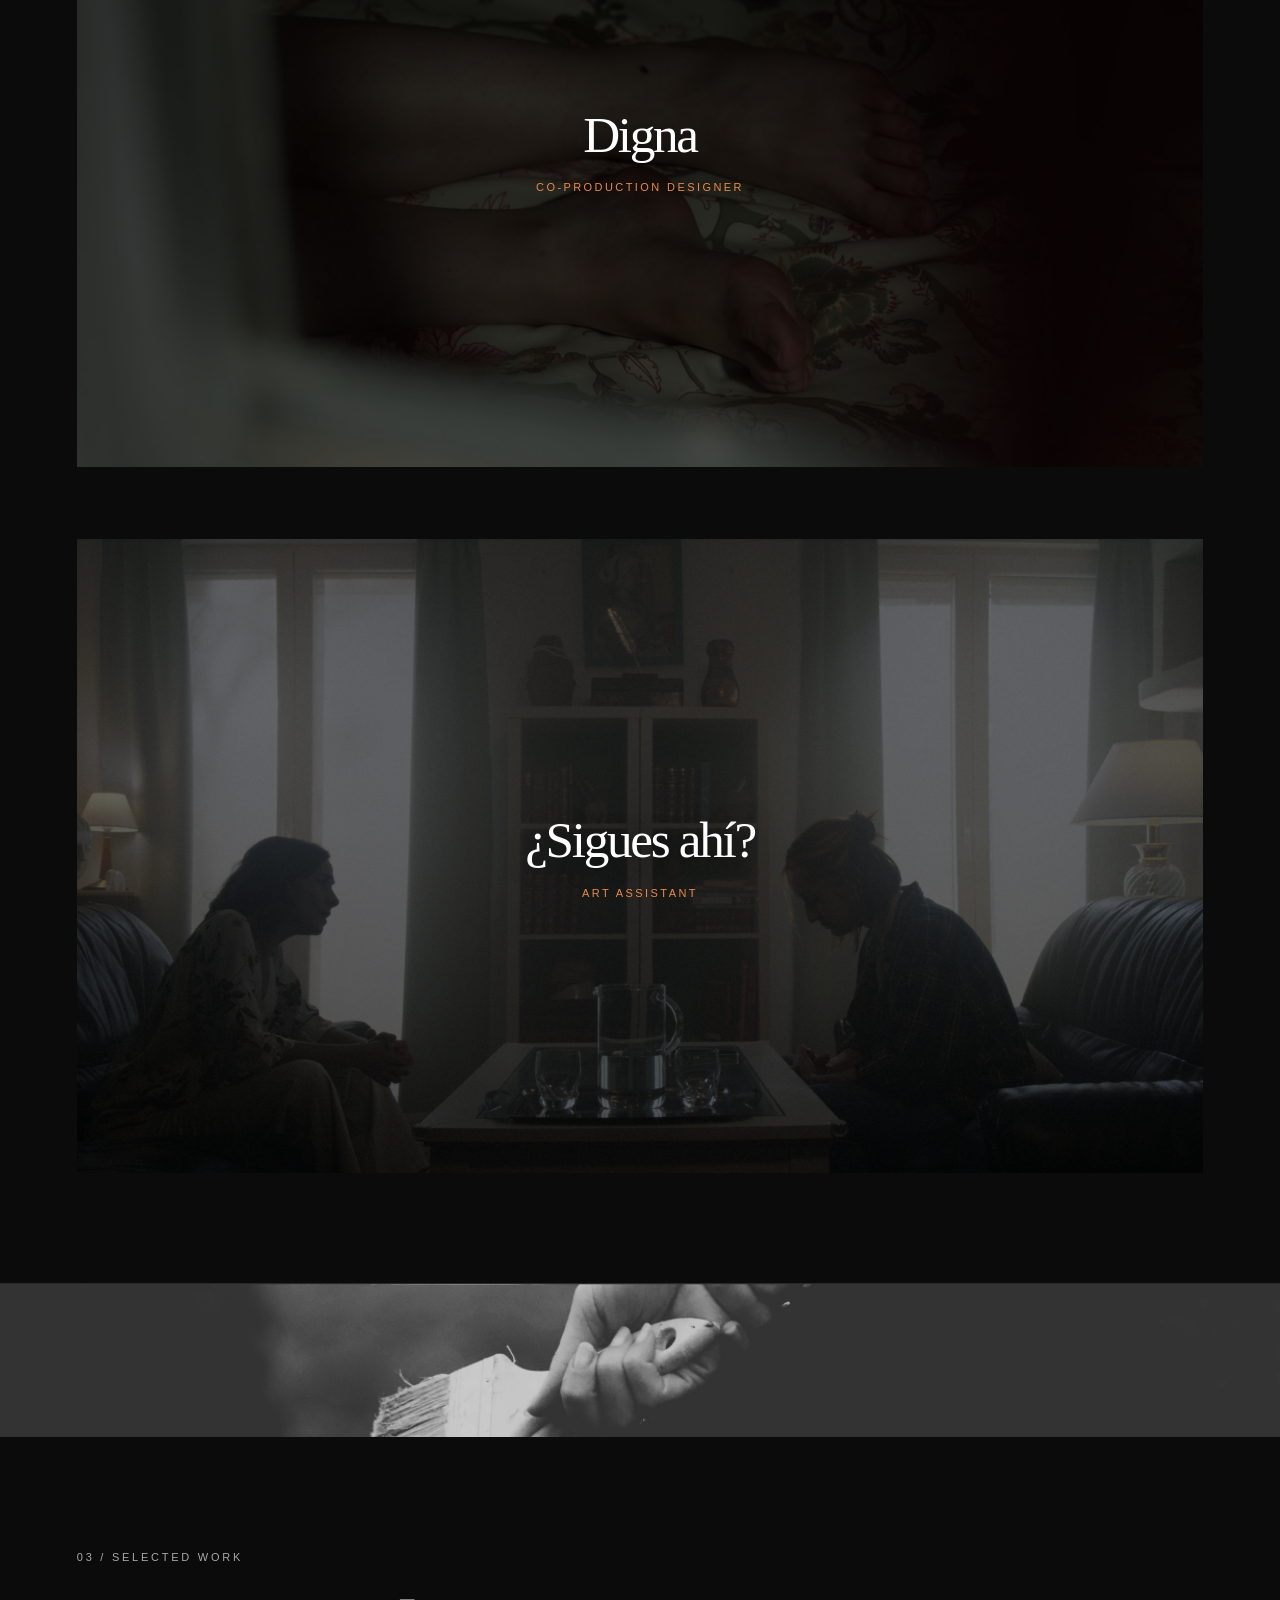
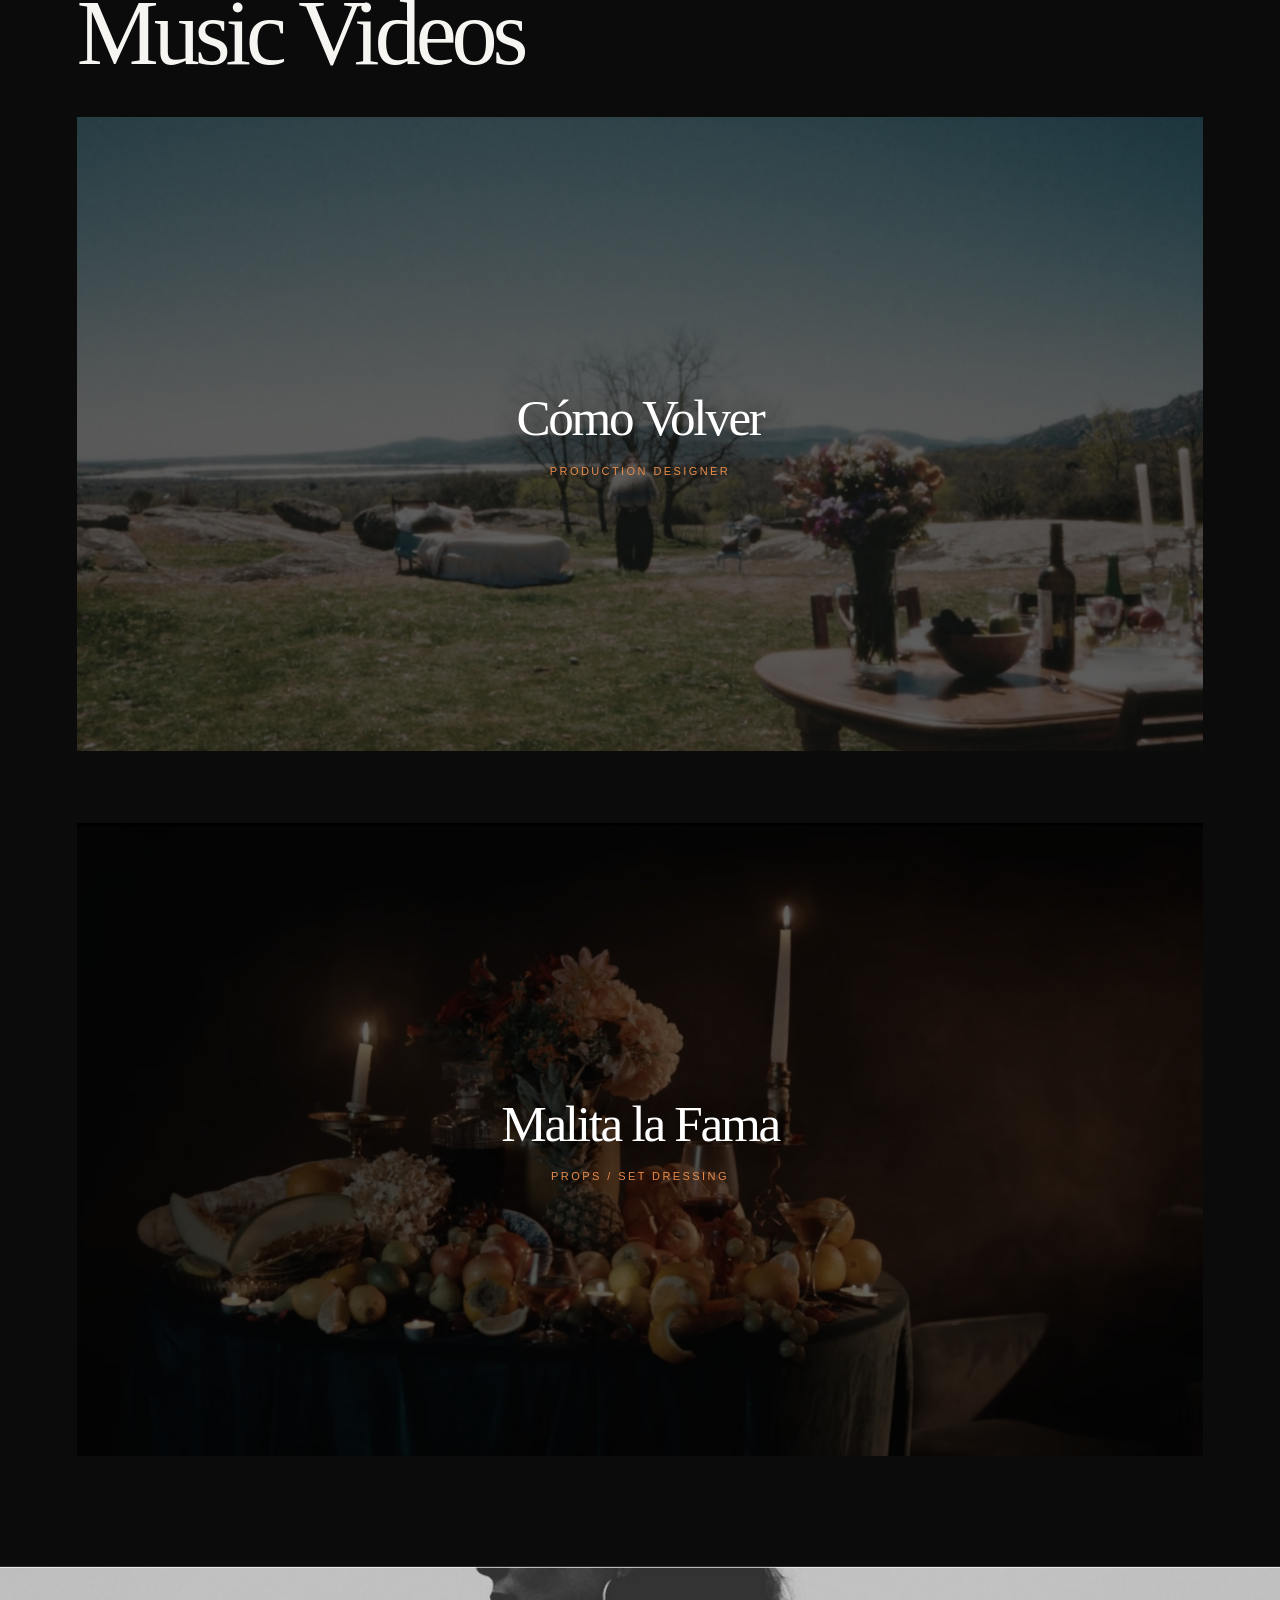
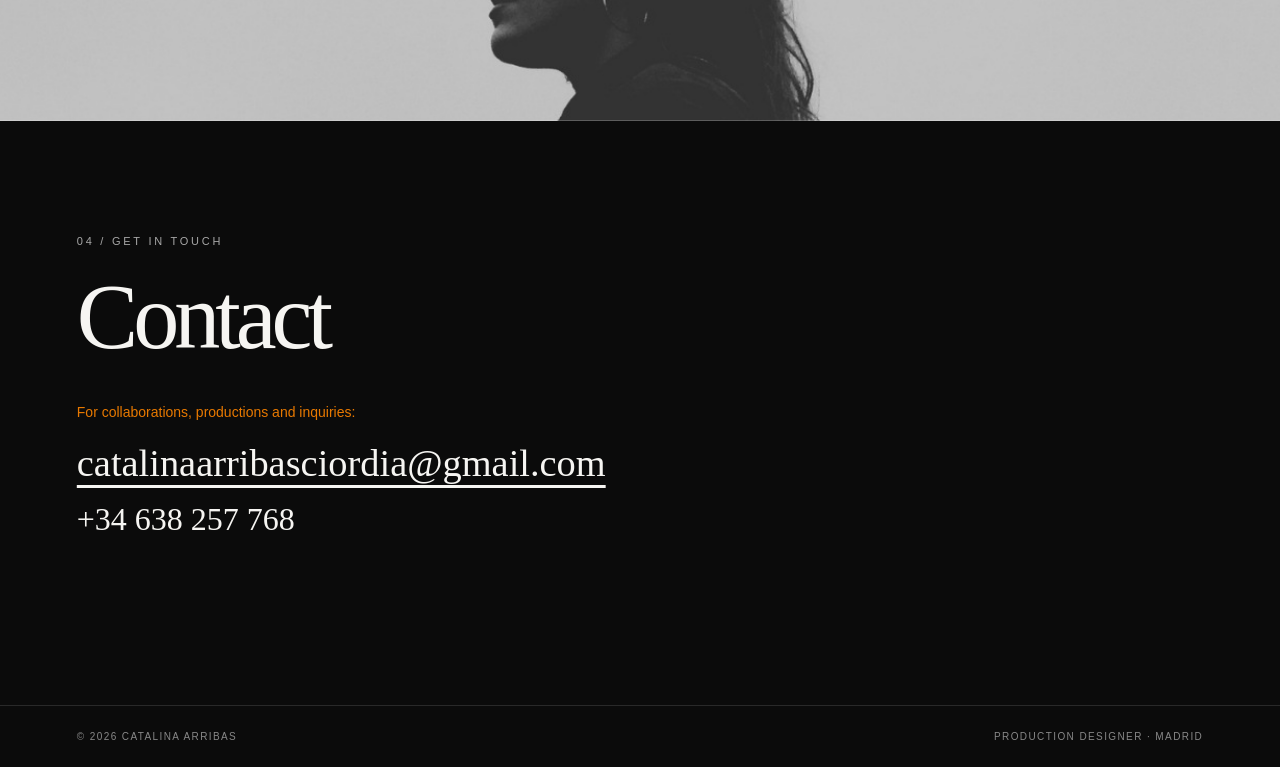
==== commit a80f9a07: "Update index.html" ====
--- a/index.html
+++ b/index.html
@@ -63,7 +63,11 @@
 #contact .contact-phone {
     font-size: clamp(20px, 2.5vw, 36px) !important;
 }
-</style></head><body><header><a class="brand" href="#home">CATALINA ARRIBAS</a><nav aria-label="Main navigation"><a href="#about">About Me</a><a href="advertising.html">Advertising</a><a href="fiction.html">Fiction</a><a href="music-videos.html">Music Videos</a><a href="#contact">Contact</a></nav></header><main><section aria-label="Catalina Arribas, Art Direction" class="hero" id="home"><div class="hero-content"></div><a class="scroll" href="#about">Scroll to explore ↓</a></section><section id="about"><div><span class="eyebrow">Behind the frame / About me</span><h2 class="about-title">Designing the<br/>feeling of a<br/>place.</h2></div><div class="about-copy"><p>My work sits at the intersection of image-making and storytelling. I aim to bring a painter’s eye for colour and composition to the practical language of the art department.</p><p>Based in Madrid, Spain. Available for productions, agency collaborations and independent projects.</p><div class="about-columns"><div><h3>Training</h3><p>BA in Fine Arts<br/>MA in Production Design</p></div><div><h3>Experience</h3><p>Advertising<br/>Fiction<br/>Music Videos</p></div></div></div></section><div aria-hidden="true" class="section-banner advertising"></div><section id="advertising"><span class="eyebrow">01 / Selected work</span><h2>Advertising</h2><div class="project-stack"><a aria-label="View NIVEA x Real Madrid project" class="project-card" href="advertising.html#nivea-real-madrid"><div class="project-image"><img alt="NIVEA x Real Madrid project cover" loading="lazy" src="assets/nivea-real-madrid.jpg"/><div class="project-overlay"><strong class="project-overlay-title">NIVEA x Real Madrid</strong><span class="project-overlay-subtitle">Art Assistant · 2026</span></div><span class="project-tag">COMING SOON</span></div><div class="project-meta"><strong>NIVEA x Real Madrid</strong><span>Art Assistant · 2026</span></div></a><a aria-label="View OralB Refills project" class="project-card" href="advertising.html#oralb-refills"><div class="project-image"><img alt="OralB Refills project cover" loading="lazy" src="assets/oralb-01.jpg"/><div class="project-overlay"><strong class="project-overlay-title">OralB Refills</strong><span class="project-overlay-subtitle">Art Assistant</span></div></div><div class="project-meta"><strong>OralB Refills</strong><span>Art Assistant</span></div></a><a aria-label="View Teaser CeciArmy project" class="project-card" href="advertising.html#ceciarmy"><div class="project-image"><img alt="Teaser CeciArmy project cover" loading="lazy" src="assets/ceciarmy-01.jpg"/><div class="project-overlay"><strong class="project-overlay-title">Teaser CeciArmy</strong><span class="project-overlay-subtitle">Art Director</span></div></div><div class="project-meta"><strong>Teaser CeciArmy</strong><span>Art Director · Batido Productions</span></div></a><a aria-label="View Esto no es IA project" class="project-card" href="advertising.html#esto-no-es-ia"><div class="project-image"><img alt="Esto no es IA project cover" loading="lazy" src="assets/icm-01.jpg"/><div class="project-overlay"><strong class="project-overlay-title">Esto no es IA</strong><span class="project-overlay-subtitle">Art Department</span></div></div><div class="project-meta"><strong>Esto no es IA</strong><span>Art Department</span></div></a></div></section><div aria-hidden="true" class="section-banner fiction"></div><section id="fiction"><span class="eyebrow">02 / Selected work</span><h2>Fiction</h2><div class="project-stack"><a aria-label="View ¿Quién mató al jefe en Navidad? project" class="project-card" href="fiction.html#quien-mato-al-jefe"><div class="project-image"><img alt="¿Quién mató al jefe en Navidad? film cover" loading="lazy" src="assets/fiction-jefe-01.jpg"/><div class="project-overlay"><strong class="project-overlay-title">¿Quién mató al jefe en Navidad?</strong><span class="project-overlay-subtitle">Art Director · Feature Film</span></div><span class="project-tag">COMING SOON · CHRISTMAS 2026</span></div><div class="project-meta"><strong>¿Quién mató al jefe en Navidad?</strong><span>Art Director · Coming Soon</span></div></a><a aria-label="View Digna project" class="project-card" href="fiction.html#digna"><div class="project-image"><img alt="Digna film cover" loading="lazy" src="assets/digna-01.jpg"/><div class="project-overlay"><strong class="project-overlay-title">Digna</strong><span class="project-overlay-subtitle">Co-Art Director</span></div></div><div class="project-meta"><strong>Digna</strong><span>Co-Art Director</span></div></a><a aria-label="View ¿Sigues ahí? project" class="project-card" href="fiction.html#sigues-ahi"><div class="project-image"><img alt="¿Sigues ahí? film cover" loading="lazy" src="assets/sigues-ahi-01.jpg"/><div class="project-overlay"><strong class="project-overlay-title">¿Sigues ahí?</strong><span class="project-overlay-subtitle">Art Department Assistant</span></div></div><div class="project-meta"><strong>¿Sigues ahí?</strong><span>Art Department Assistant</span></div></a></div></section><div aria-hidden="true" class="section-banner music"></div><section id="music-videos"><span class="eyebrow">03 / Selected work</span><h2>Music Videos</h2><div class="project-stack"><a class="project-card" href="music-videos.html#como-volver"><div class="project-image"><img alt="Cómo Volver cover" loading="lazy" src="assets/como-volver-01.jpg"/><div class="project-overlay"><strong class="project-overlay-title">Cómo Volver</strong><span class="project-overlay-subtitle">Art Director</span></div></div><div class="project-meta"><strong>Cómo Volver</strong><span>Warner Music · Art Director</span></div></a><a class="project-card" href="music-videos.html#malita-la-fama"><div class="project-image"><img alt="Malita la Fama · Daviles de Novelda cover" loading="lazy" src="assets/malita-la-fama-01.jpg"/><div class="project-overlay"><strong class="project-overlay-title">Malita la Fama · Daviles de Novelda</strong><span class="project-overlay-subtitle">Props / Set Dressing</span></div></div><div class="project-meta"><strong>Malita la Fama · Daviles de Novelda</strong><span>Music Video · Props / Set Dressing</span></div></a></div></section><div aria-hidden="true" class="section-banner contact"></div><section id="contact"><span class="eyebrow">04 / Get in touch</span><h2>Contact</h2><p class="note">For collaborations, productions and inquiries:</p><p><a class="contact-link" href="mailto:catalinaarribasciordia@gmail.com">catalinaarribasciordia@gmail.com</a></p><p><a class="contact-phone" href="tel:+34638257768">+34 638 257 768</a></p></section></main><footer><span>© 2026 Catalina Arribas</span><span>Art Direction · Madrid</span></footer>
+/* Ocultar los textos debajo de todas las portadas */
+.project-meta {
+    display: none !important;
+}
+</style></head><body><header><a class="brand" href="#home">CATALINA ARRIBAS</a><nav aria-label="Main navigation"><a href="#about">About Me</a><a href="advertising.html">Advertising</a><a href="fiction.html">Fiction</a><a href="music-videos.html">Music Videos</a><a href="#contact">Contact</a></nav></header><main><section aria-label="Catalina Arribas, Production Designer" class="hero" id="home"><div class="hero-content"></div><a class="scroll" href="#about">Scroll to explore ↓</a></section><section id="about"><div><span class="eyebrow">Behind the frame / About me</span><h2 class="about-title">Designing the<br/>feeling of a<br/>place.</h2></div><div class="about-copy"><p>My work sits at the intersection of image-making and storytelling. I aim to bring a painter’s eye for colour and composition to the practical language of the art department.</p><p>Based in Madrid, Spain. Available for productions, agency collaborations and independent projects.</p><div class="about-columns"><div><h3>Training</h3><p>BA in Fine Arts<br/>MA in Production Design</p></div><div><h3>Experience</h3><p>Advertising<br/>Fiction<br/>Music Videos</p></div></div></div></section><div aria-hidden="true" class="section-banner advertising"></div><section id="advertising"><span class="eyebrow">01 / Selected work</span><h2>Advertising</h2><div class="project-stack"><a aria-label="View NIVEA x Real Madrid project" class="project-card" href="advertising.html#nivea-real-madrid"><div class="project-image"><img alt="NIVEA x Real Madrid project cover" loading="lazy" src="assets/nivea-real-madrid.jpg"/><div class="project-overlay"><strong class="project-overlay-title">NIVEA x Real Madrid</strong><span class="project-overlay-subtitle">Art Assistant</span></div><span class="project-tag">COMING SOON</span></div><div class="project-meta"><strong>NIVEA x Real Madrid</strong><span>LA COSA DE LAS PELÍCULAS</span></div></a><a aria-label="View OralB Refills project" class="project-card" href="advertising.html#oralb-refills"><div class="project-image"><img alt="OralB Refills project cover" loading="lazy" src="assets/oralb-01.jpg"/><div class="project-overlay"><strong class="project-overlay-title">OralB Refills</strong><span class="project-overlay-subtitle">Art Assistant</span></div></div><div class="project-meta"><strong>OralB Refills</strong><span>LA COSA DE LAS PELÍCULAS</span></div></a><a aria-label="View Teaser CeciArmy project" class="project-card" href="advertising.html#ceciarmy"><div class="project-image"><img alt="Teaser CeciArmy project cover" loading="lazy" src="assets/ceciarmy-01.jpg"/><div class="project-overlay"><strong class="project-overlay-title">Teaser CeciArmy</strong><span class="project-overlay-subtitle">Production Designer</span></div></div><div class="project-meta"><strong>Teaser CeciArmy</strong><span>Batido Productions</span></div></a><a aria-label="View Esto no es IA project" class="project-card" href="advertising.html#esto-no-es-ia"><div class="project-image"><img alt="Esto no es IA project cover" loading="lazy" src="assets/icm-01.jpg"/><div class="project-overlay"><strong class="project-overlay-title">Esto no es IA</strong><span class="project-overlay-subtitle">Set designer</span></div></div><div class="project-meta"><strong>Esto no es IA</strong><span>INSTITUTO DEL CINE DE MADRID</span></div></a></div></section><div aria-hidden="true" class="section-banner fiction"></div><section id="fiction"><span class="eyebrow">02 / Selected work</span><h2>Fiction</h2><div class="project-stack"><a aria-label="View ¿Quién mató al jefe en Navidad? project" class="project-card" href="fiction.html#quien-mato-al-jefe"><div class="project-image"><img alt="¿Quién mató al jefe en Navidad? film cover" loading="lazy" src="assets/fiction-jefe-01.jpg"/><div class="project-overlay"><strong class="project-overlay-title">¿Quién mató al jefe en Navidad?</strong><span class="project-overlay-subtitle">PRODUCTION DESIGNER</span></div><span class="project-tag">COMING SOON</span></div><div class="project-meta"><strong>¿Quién mató al jefe en Navidad?</strong><span>CASTILLA NOVA PRODUCTIONS</span></div></a><a aria-label="View Digna project" class="project-card" href="fiction.html#digna"><div class="project-image"><img alt="Digna film cover" loading="lazy" src="assets/digna-01.jpg"/><div class="project-overlay"><strong class="project-overlay-title">Digna</strong><span class="project-overlay-subtitle">Co-Production Designer</span></div></div><div class="project-meta"><strong>Digna</strong><span>SHORT FILM</span></div></a><a aria-label="View ¿Sigues ahí? project" class="project-card" href="fiction.html#sigues-ahi"><div class="project-image"><img alt="¿Sigues ahí? film cover" loading="lazy" src="assets/sigues-ahi-01.jpg"/><div class="project-overlay"><strong class="project-overlay-title">¿Sigues ahí?</strong><span class="project-overlay-subtitle">Art Assistant</span></div></div><div class="project-meta"><strong>¿Sigues ahí?</strong><span>SHORT FILM</span></div></a></div></section><div aria-hidden="true" class="section-banner music"></div><section id="music-videos"><span class="eyebrow">03 / Selected work</span><h2>Music Videos</h2><div class="project-stack"><a class="project-card" href="music-videos.html#como-volver"><div class="project-image"><img alt="Cómo Volver cover" loading="lazy" src="assets/como-volver-01.jpg"/><div class="project-overlay"><strong class="project-overlay-title">Cómo Volver</strong><span class="project-overlay-subtitle">Production Designer</span></div></div><div class="project-meta"><strong>Cómo Volver</strong><span>WARNER MUSIC</span></div></a><a class="project-card" href="music-videos.html#malita-la-fama"><div class="project-image"><img alt="Malita la Fama · Daviles de Novelda cover" loading="lazy" src="assets/malita-la-fama-01.jpg"/><div class="project-overlay"><strong class="project-overlay-title">Malita la Fama</strong><span class="project-overlay-subtitle">Props / Set Dressing</span></div></div><div class="project-meta"><strong>Daviles de Novelda</strong><span>DAVILES DE NOVELDA</span></div></a></div></section><div aria-hidden="true" class="section-banner contact"></div><section id="contact"><span class="eyebrow">04 / Get in touch</span><h2>Contact</h2><p class="note">For collaborations, productions and inquiries:</p><p><a class="contact-link" href="mailto:catalinaarribasciordia@gmail.com">catalinaarribasciordia@gmail.com</a></p><p><a class="contact-phone" href="tel:+34638257768">+34 638 257 768</a></p></section></main><footer><span>© 2026 Catalina Arribas</span><span>Production Designer · Madrid</span></footer>
 <style>
   .floating-contact {
     position: fixed;
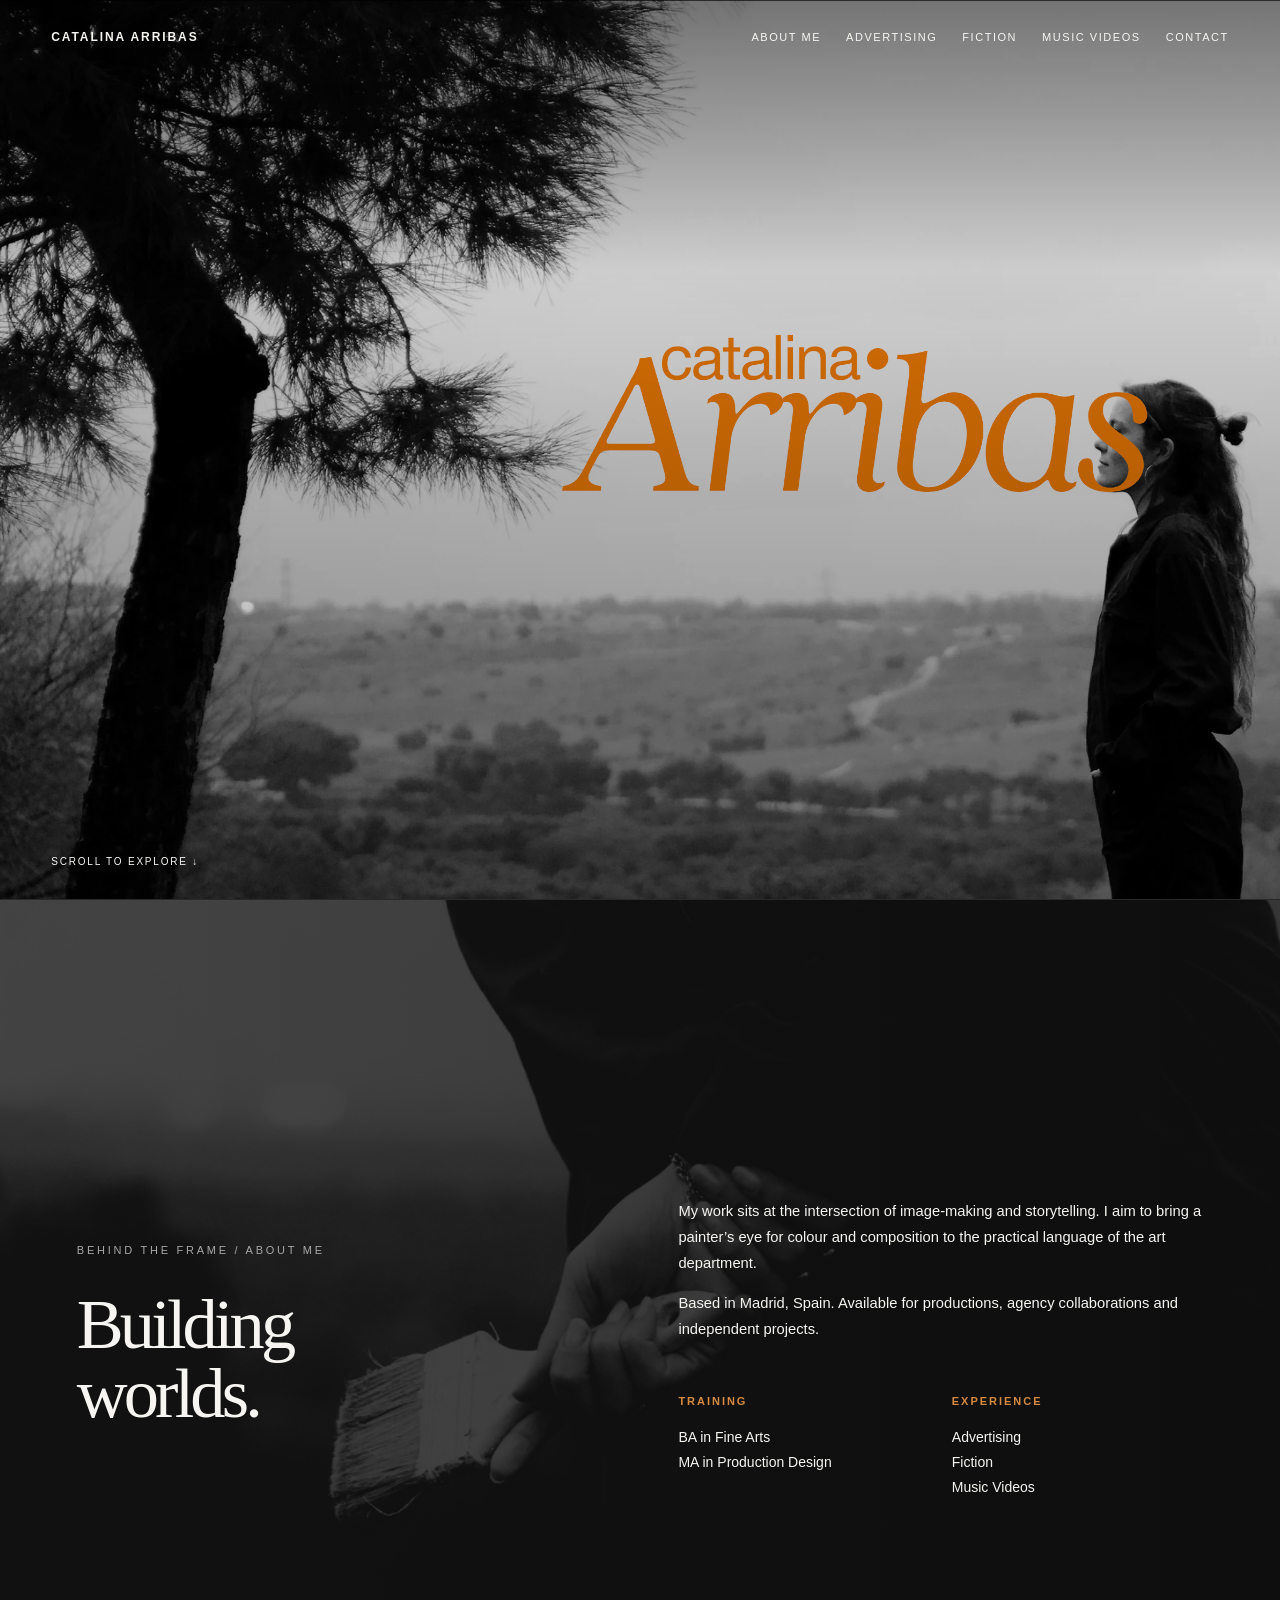
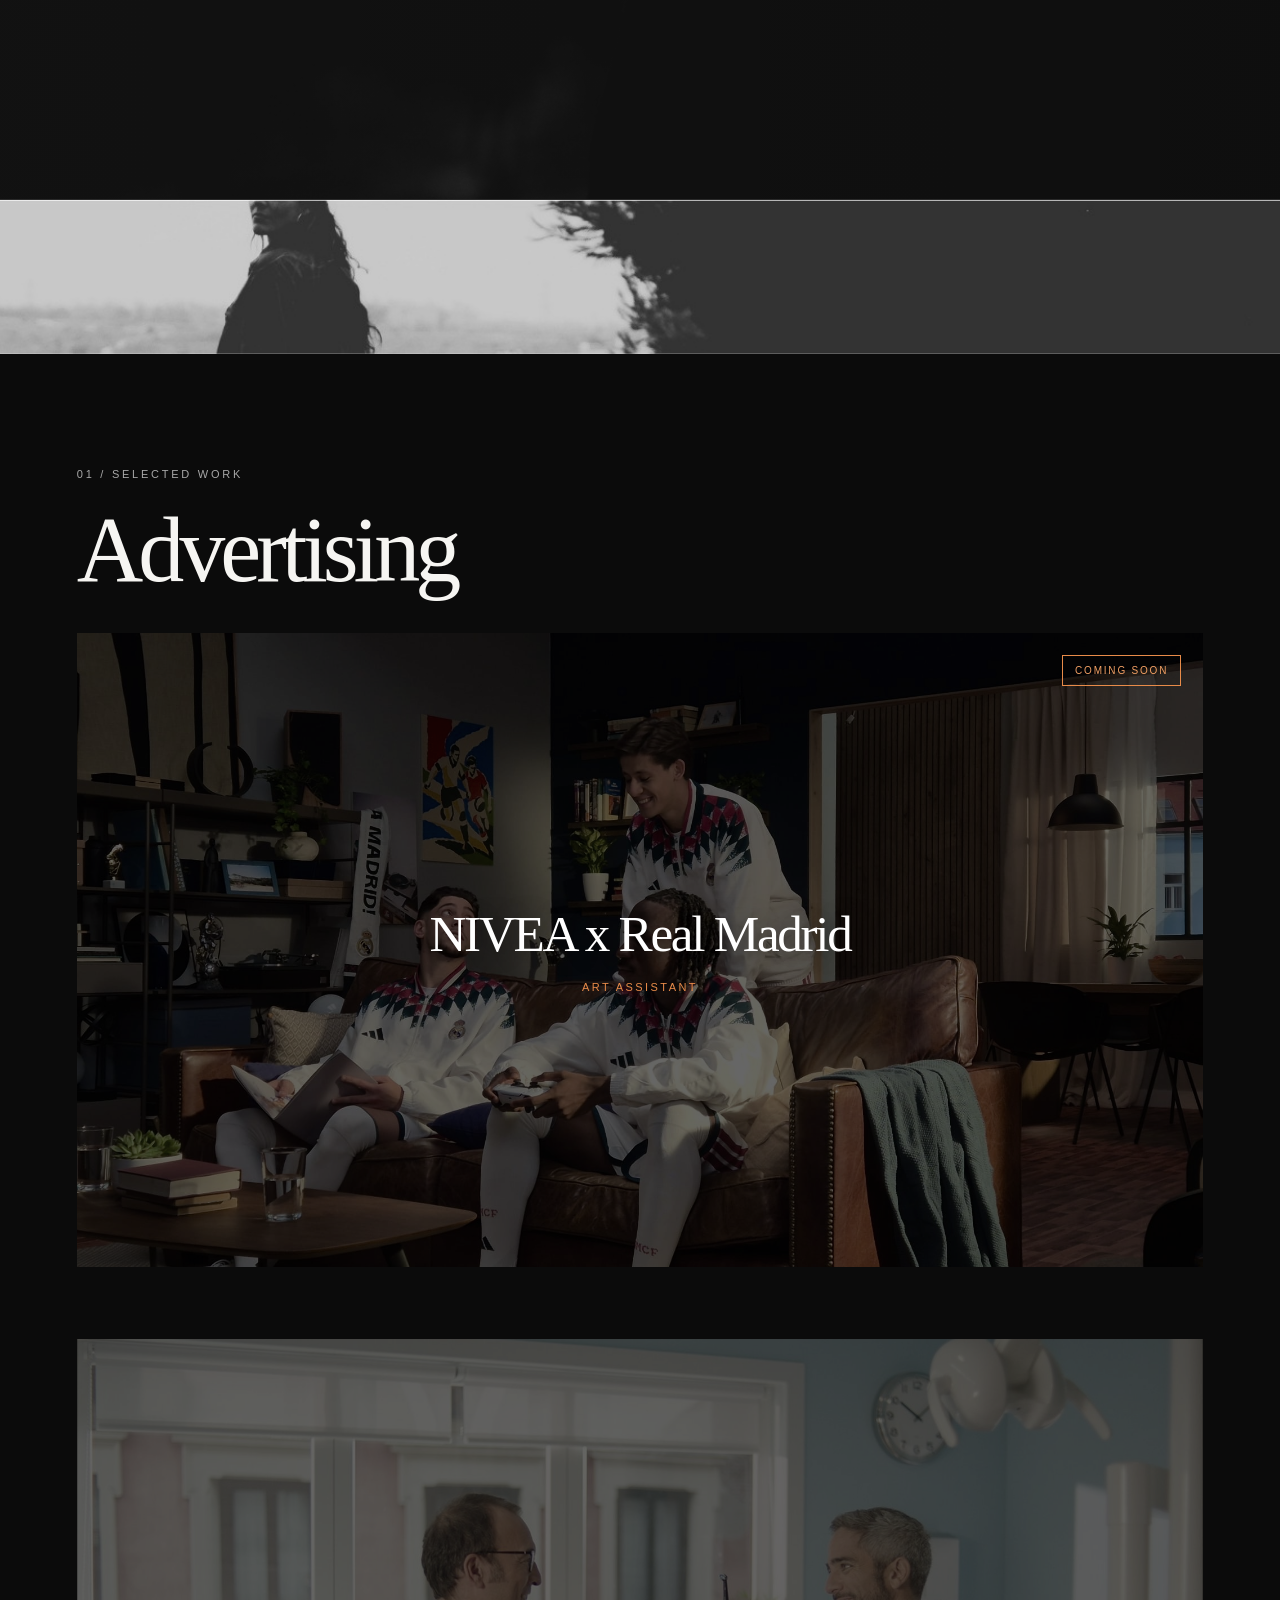
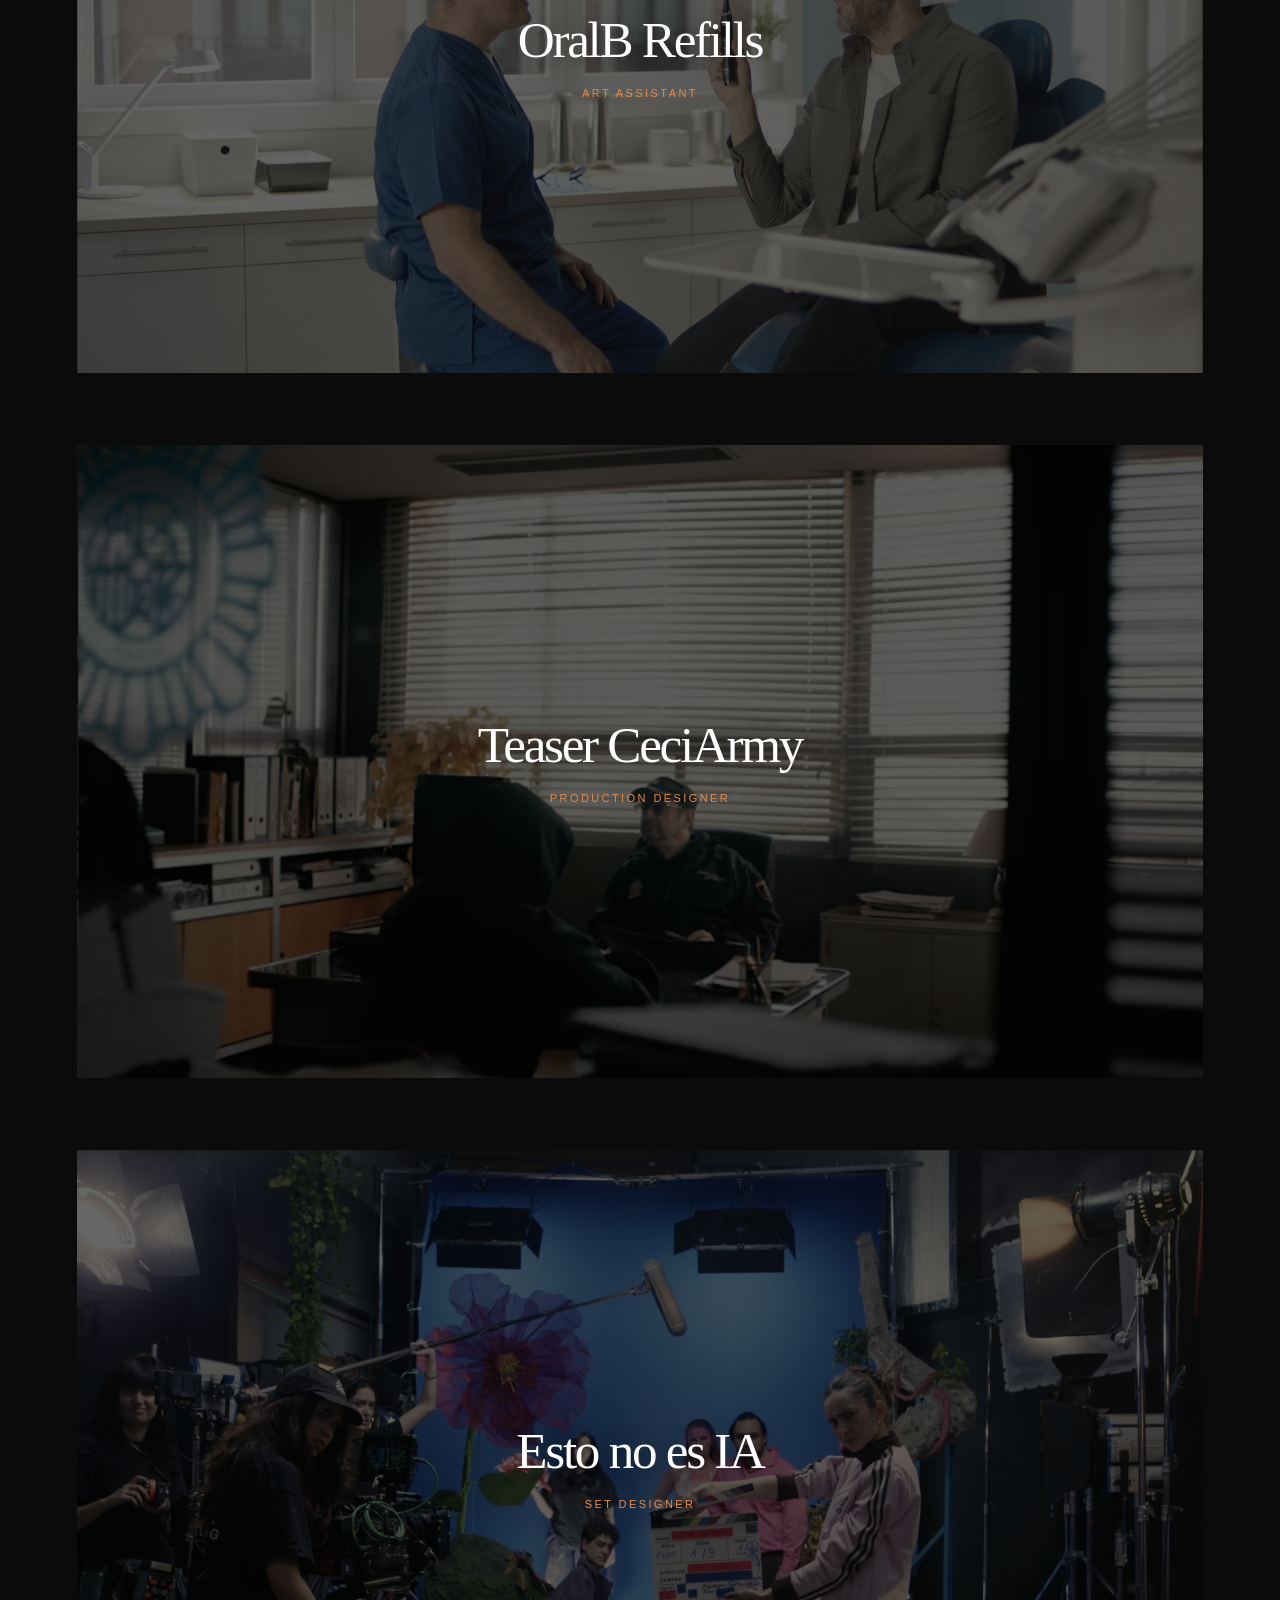
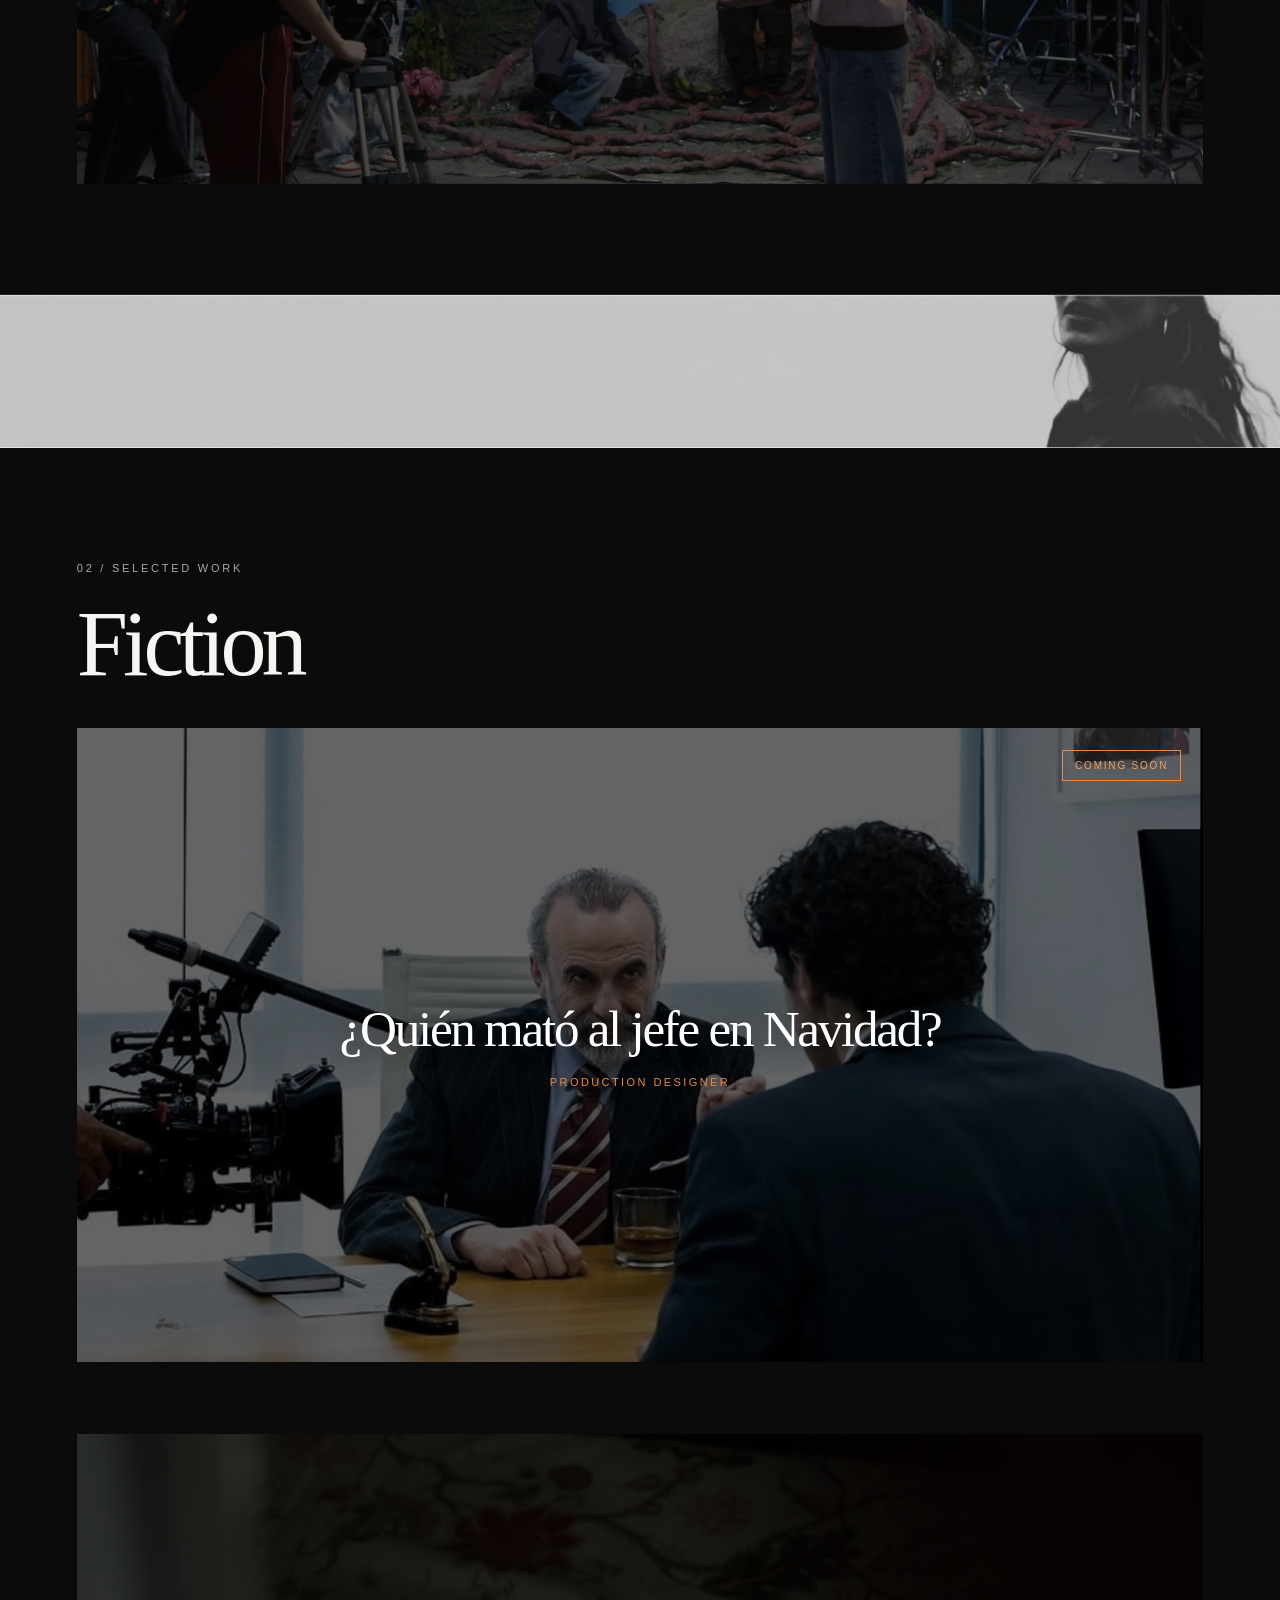
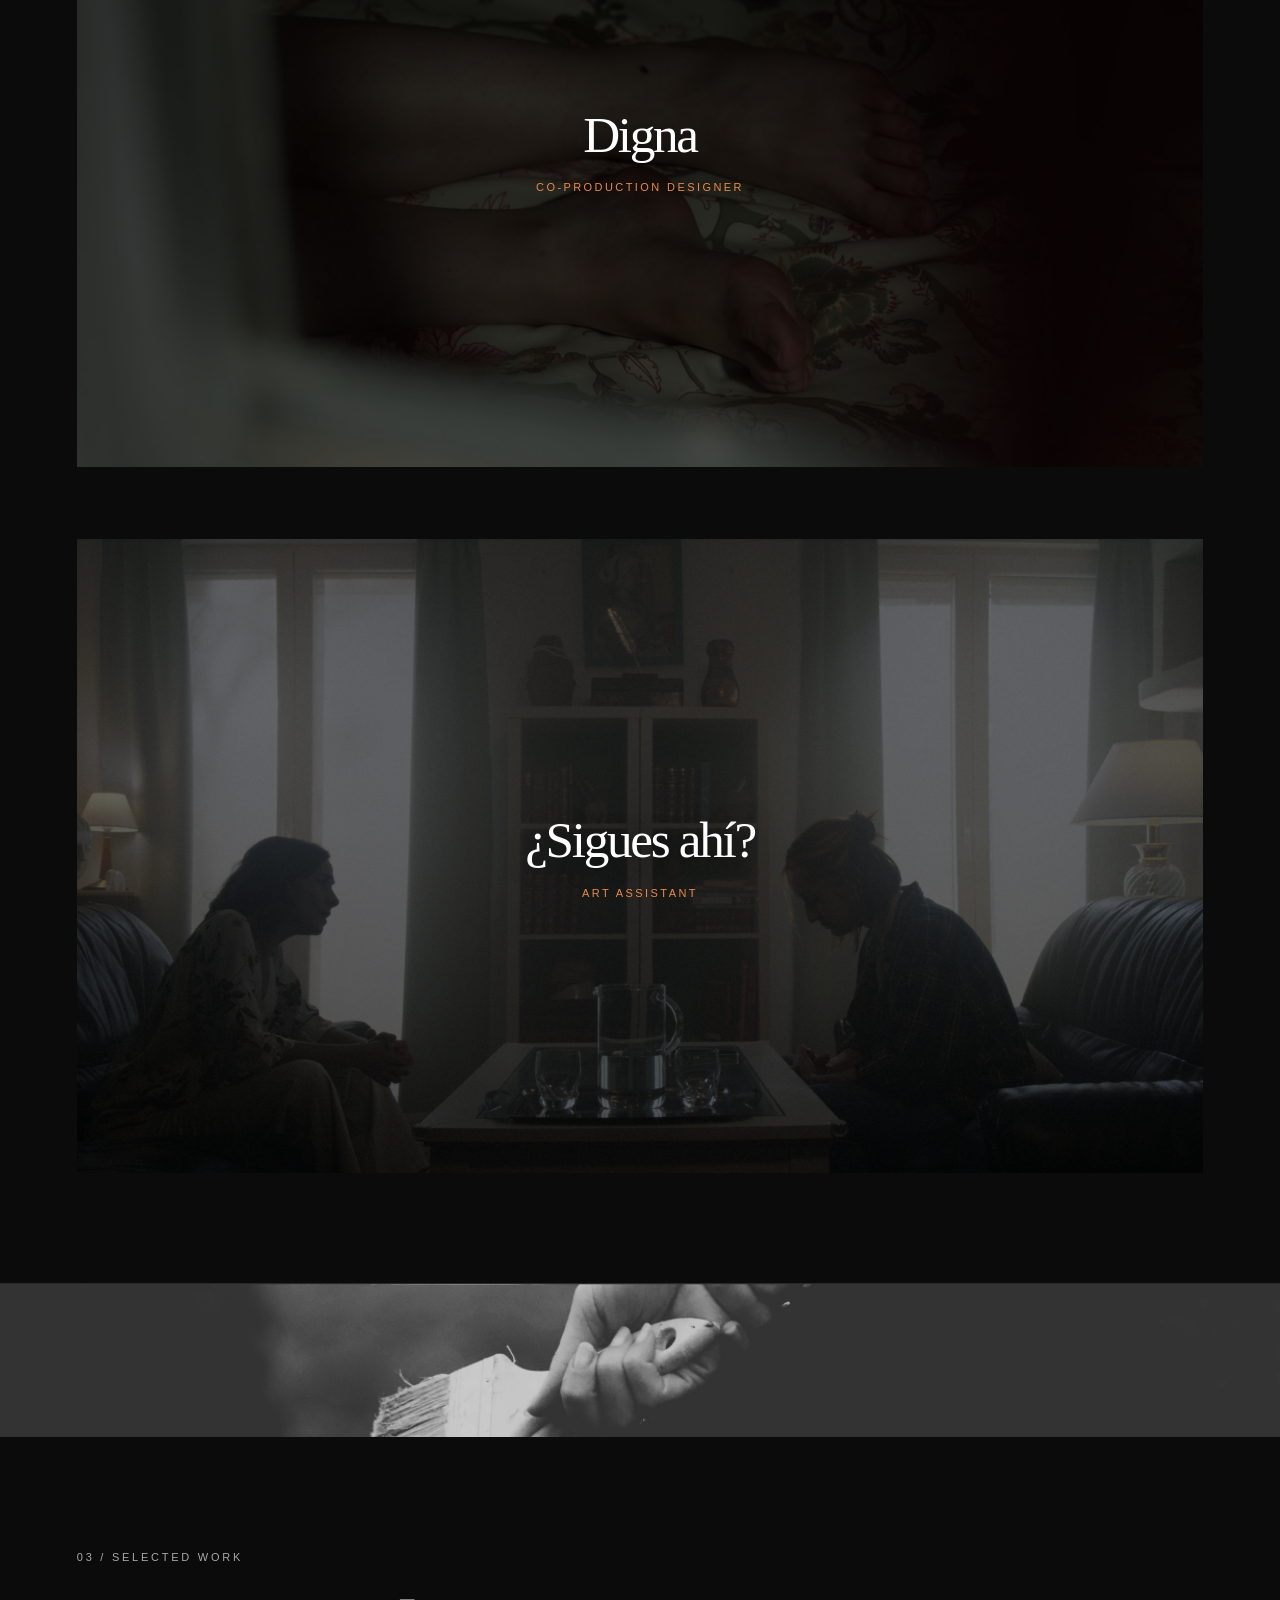
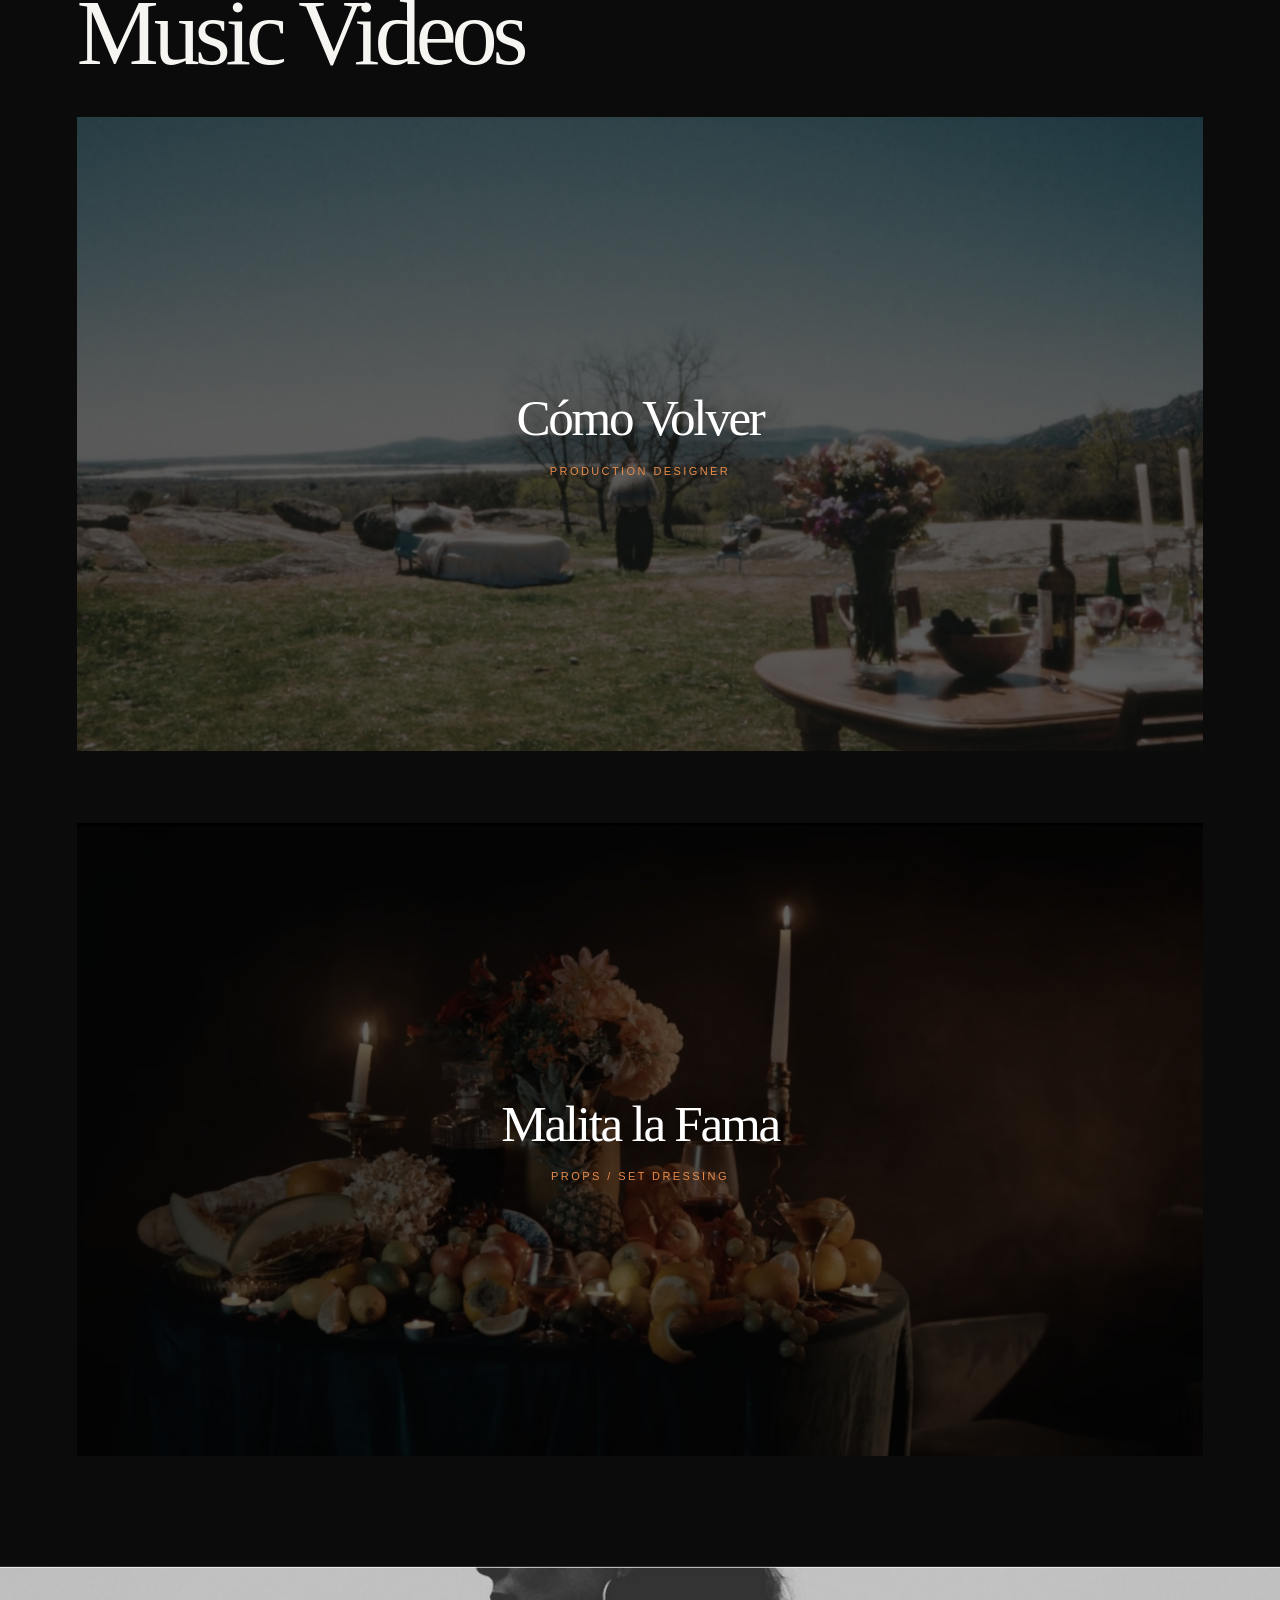
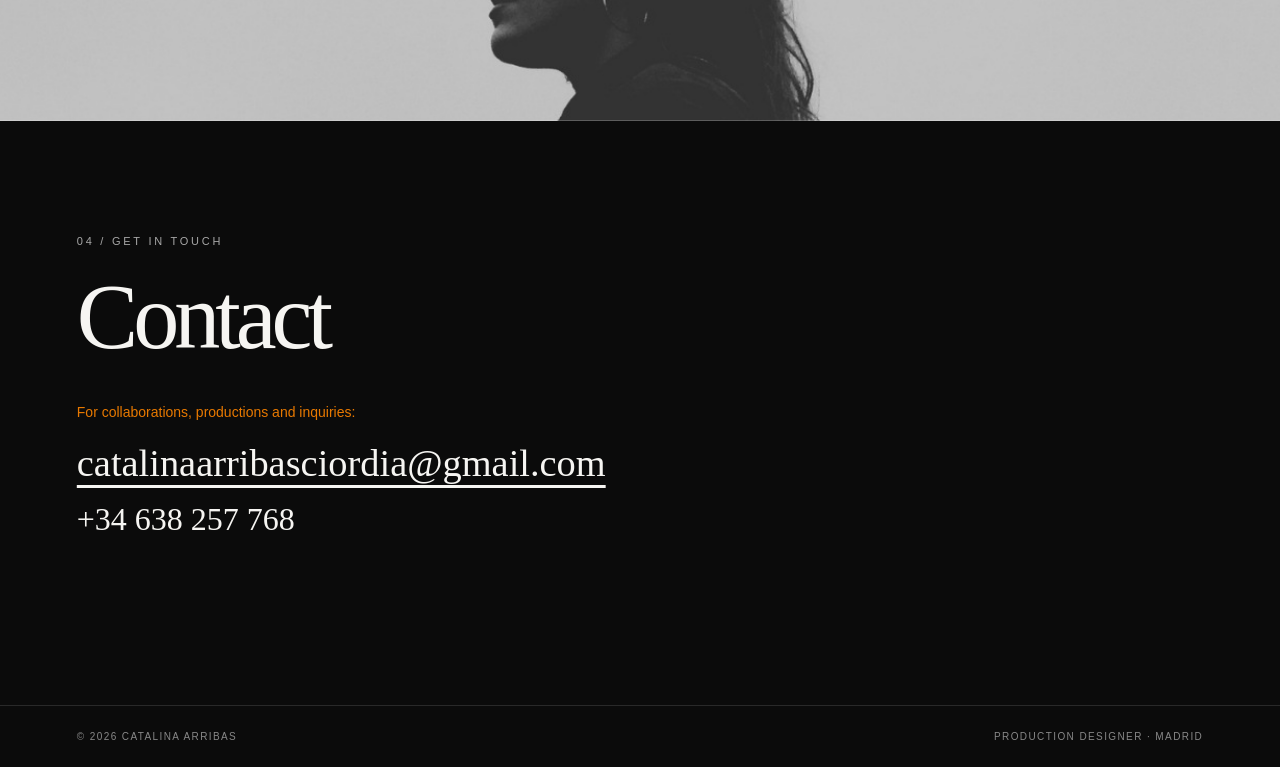
==== commit ed769998: "Update index.html" ====
--- a/index.html
+++ b/index.html
@@ -67,7 +67,7 @@
 .project-meta {
     display: none !important;
 }
-</style></head><body><header><a class="brand" href="#home">CATALINA ARRIBAS</a><nav aria-label="Main navigation"><a href="#about">About Me</a><a href="advertising.html">Advertising</a><a href="fiction.html">Fiction</a><a href="music-videos.html">Music Videos</a><a href="#contact">Contact</a></nav></header><main><section aria-label="Catalina Arribas, Production Designer" class="hero" id="home"><div class="hero-content"></div><a class="scroll" href="#about">Scroll to explore ↓</a></section><section id="about"><div><span class="eyebrow">Behind the frame / About me</span><h2 class="about-title">Designing the<br/>feeling of a<br/>place.</h2></div><div class="about-copy"><p>My work sits at the intersection of image-making and storytelling. I aim to bring a painter’s eye for colour and composition to the practical language of the art department.</p><p>Based in Madrid, Spain. Available for productions, agency collaborations and independent projects.</p><div class="about-columns"><div><h3>Training</h3><p>BA in Fine Arts<br/>MA in Production Design</p></div><div><h3>Experience</h3><p>Advertising<br/>Fiction<br/>Music Videos</p></div></div></div></section><div aria-hidden="true" class="section-banner advertising"></div><section id="advertising"><span class="eyebrow">01 / Selected work</span><h2>Advertising</h2><div class="project-stack"><a aria-label="View NIVEA x Real Madrid project" class="project-card" href="advertising.html#nivea-real-madrid"><div class="project-image"><img alt="NIVEA x Real Madrid project cover" loading="lazy" src="assets/nivea-real-madrid.jpg"/><div class="project-overlay"><strong class="project-overlay-title">NIVEA x Real Madrid</strong><span class="project-overlay-subtitle">Art Assistant</span></div><span class="project-tag">COMING SOON</span></div><div class="project-meta"><strong>NIVEA x Real Madrid</strong><span>LA COSA DE LAS PELÍCULAS</span></div></a><a aria-label="View OralB Refills project" class="project-card" href="advertising.html#oralb-refills"><div class="project-image"><img alt="OralB Refills project cover" loading="lazy" src="assets/oralb-01.jpg"/><div class="project-overlay"><strong class="project-overlay-title">OralB Refills</strong><span class="project-overlay-subtitle">Art Assistant</span></div></div><div class="project-meta"><strong>OralB Refills</strong><span>LA COSA DE LAS PELÍCULAS</span></div></a><a aria-label="View Teaser CeciArmy project" class="project-card" href="advertising.html#ceciarmy"><div class="project-image"><img alt="Teaser CeciArmy project cover" loading="lazy" src="assets/ceciarmy-01.jpg"/><div class="project-overlay"><strong class="project-overlay-title">Teaser CeciArmy</strong><span class="project-overlay-subtitle">Production Designer</span></div></div><div class="project-meta"><strong>Teaser CeciArmy</strong><span>Batido Productions</span></div></a><a aria-label="View Esto no es IA project" class="project-card" href="advertising.html#esto-no-es-ia"><div class="project-image"><img alt="Esto no es IA project cover" loading="lazy" src="assets/icm-01.jpg"/><div class="project-overlay"><strong class="project-overlay-title">Esto no es IA</strong><span class="project-overlay-subtitle">Set designer</span></div></div><div class="project-meta"><strong>Esto no es IA</strong><span>INSTITUTO DEL CINE DE MADRID</span></div></a></div></section><div aria-hidden="true" class="section-banner fiction"></div><section id="fiction"><span class="eyebrow">02 / Selected work</span><h2>Fiction</h2><div class="project-stack"><a aria-label="View ¿Quién mató al jefe en Navidad? project" class="project-card" href="fiction.html#quien-mato-al-jefe"><div class="project-image"><img alt="¿Quién mató al jefe en Navidad? film cover" loading="lazy" src="assets/fiction-jefe-01.jpg"/><div class="project-overlay"><strong class="project-overlay-title">¿Quién mató al jefe en Navidad?</strong><span class="project-overlay-subtitle">PRODUCTION DESIGNER</span></div><span class="project-tag">COMING SOON</span></div><div class="project-meta"><strong>¿Quién mató al jefe en Navidad?</strong><span>CASTILLA NOVA PRODUCTIONS</span></div></a><a aria-label="View Digna project" class="project-card" href="fiction.html#digna"><div class="project-image"><img alt="Digna film cover" loading="lazy" src="assets/digna-01.jpg"/><div class="project-overlay"><strong class="project-overlay-title">Digna</strong><span class="project-overlay-subtitle">Co-Production Designer</span></div></div><div class="project-meta"><strong>Digna</strong><span>SHORT FILM</span></div></a><a aria-label="View ¿Sigues ahí? project" class="project-card" href="fiction.html#sigues-ahi"><div class="project-image"><img alt="¿Sigues ahí? film cover" loading="lazy" src="assets/sigues-ahi-01.jpg"/><div class="project-overlay"><strong class="project-overlay-title">¿Sigues ahí?</strong><span class="project-overlay-subtitle">Art Assistant</span></div></div><div class="project-meta"><strong>¿Sigues ahí?</strong><span>SHORT FILM</span></div></a></div></section><div aria-hidden="true" class="section-banner music"></div><section id="music-videos"><span class="eyebrow">03 / Selected work</span><h2>Music Videos</h2><div class="project-stack"><a class="project-card" href="music-videos.html#como-volver"><div class="project-image"><img alt="Cómo Volver cover" loading="lazy" src="assets/como-volver-01.jpg"/><div class="project-overlay"><strong class="project-overlay-title">Cómo Volver</strong><span class="project-overlay-subtitle">Production Designer</span></div></div><div class="project-meta"><strong>Cómo Volver</strong><span>WARNER MUSIC</span></div></a><a class="project-card" href="music-videos.html#malita-la-fama"><div class="project-image"><img alt="Malita la Fama · Daviles de Novelda cover" loading="lazy" src="assets/malita-la-fama-01.jpg"/><div class="project-overlay"><strong class="project-overlay-title">Malita la Fama</strong><span class="project-overlay-subtitle">Props / Set Dressing</span></div></div><div class="project-meta"><strong>Daviles de Novelda</strong><span>DAVILES DE NOVELDA</span></div></a></div></section><div aria-hidden="true" class="section-banner contact"></div><section id="contact"><span class="eyebrow">04 / Get in touch</span><h2>Contact</h2><p class="note">For collaborations, productions and inquiries:</p><p><a class="contact-link" href="mailto:catalinaarribasciordia@gmail.com">catalinaarribasciordia@gmail.com</a></p><p><a class="contact-phone" href="tel:+34638257768">+34 638 257 768</a></p></section></main><footer><span>© 2026 Catalina Arribas</span><span>Production Designer · Madrid</span></footer>
+</style></head><body><header><a class="brand" href="#home">CATALINA ARRIBAS</a><nav aria-label="Main navigation"><a href="#about">About Me</a><a href="advertising.html">Advertising</a><a href="fiction.html">Fiction</a><a href="music-videos.html">Music Videos</a><a href="#contact">Contact</a></nav></header><main><section aria-label="Catalina Arribas, Production Designer" class="hero" id="home"><div class="hero-content"></div><a class="scroll" href="#about">Scroll to explore ↓</a></section><section id="about"><div><span class="eyebrow">Behind the frame / About me</span><h2 class="about-title">Building<br/>worlds.<br/></h2></div><div class="about-copy"><p>My work sits at the intersection of image-making and storytelling. I aim to bring a painter’s eye for colour and composition to the practical language of the art department.</p><p>Based in Madrid, Spain. Available for productions, agency collaborations and independent projects.</p><div class="about-columns"><div><h3>Training</h3><p>BA in Fine Arts<br/>MA in Production Design</p></div><div><h3>Experience</h3><p>Advertising<br/>Fiction<br/>Music Videos</p></div></div></div></section><div aria-hidden="true" class="section-banner advertising"></div><section id="advertising"><span class="eyebrow">01 / Selected work</span><h2>Advertising</h2><div class="project-stack"><a aria-label="View NIVEA x Real Madrid project" class="project-card" href="advertising.html#nivea-real-madrid"><div class="project-image"><img alt="NIVEA x Real Madrid project cover" loading="lazy" src="assets/nivea-real-madrid.jpg"/><div class="project-overlay"><strong class="project-overlay-title">NIVEA x Real Madrid</strong><span class="project-overlay-subtitle">Art Assistant</span></div><span class="project-tag">COMING SOON</span></div><div class="project-meta"><strong>NIVEA x Real Madrid</strong><span>LA COSA DE LAS PELÍCULAS</span></div></a><a aria-label="View OralB Refills project" class="project-card" href="advertising.html#oralb-refills"><div class="project-image"><img alt="OralB Refills project cover" loading="lazy" src="assets/oralb-01.jpg"/><div class="project-overlay"><strong class="project-overlay-title">OralB Refills</strong><span class="project-overlay-subtitle">Art Assistant</span></div></div><div class="project-meta"><strong>OralB Refills</strong><span>LA COSA DE LAS PELÍCULAS</span></div></a><a aria-label="View Teaser CeciArmy project" class="project-card" href="advertising.html#ceciarmy"><div class="project-image"><img alt="Teaser CeciArmy project cover" loading="lazy" src="assets/ceciarmy-01.jpg"/><div class="project-overlay"><strong class="project-overlay-title">Teaser CeciArmy</strong><span class="project-overlay-subtitle">Production Designer</span></div></div><div class="project-meta"><strong>Teaser CeciArmy</strong><span>Batido Productions</span></div></a><a aria-label="View Esto no es IA project" class="project-card" href="advertising.html#esto-no-es-ia"><div class="project-image"><img alt="Esto no es IA project cover" loading="lazy" src="assets/icm-01.jpg"/><div class="project-overlay"><strong class="project-overlay-title">Esto no es IA</strong><span class="project-overlay-subtitle">Set designer</span></div></div><div class="project-meta"><strong>Esto no es IA</strong><span>INSTITUTO DEL CINE DE MADRID</span></div></a></div></section><div aria-hidden="true" class="section-banner fiction"></div><section id="fiction"><span class="eyebrow">02 / Selected work</span><h2>Fiction</h2><div class="project-stack"><a aria-label="View ¿Quién mató al jefe en Navidad? project" class="project-card" href="fiction.html#quien-mato-al-jefe"><div class="project-image"><img alt="¿Quién mató al jefe en Navidad? film cover" loading="lazy" src="assets/fiction-jefe-01.jpg"/><div class="project-overlay"><strong class="project-overlay-title">¿Quién mató al jefe en Navidad?</strong><span class="project-overlay-subtitle">PRODUCTION DESIGNER</span></div><span class="project-tag">COMING SOON</span></div><div class="project-meta"><strong>¿Quién mató al jefe en Navidad?</strong><span>CASTILLA NOVA PRODUCTIONS</span></div></a><a aria-label="View Digna project" class="project-card" href="fiction.html#digna"><div class="project-image"><img alt="Digna film cover" loading="lazy" src="assets/digna-01.jpg"/><div class="project-overlay"><strong class="project-overlay-title">Digna</strong><span class="project-overlay-subtitle">Co-Production Designer</span></div></div><div class="project-meta"><strong>Digna</strong><span>SHORT FILM</span></div></a><a aria-label="View ¿Sigues ahí? project" class="project-card" href="fiction.html#sigues-ahi"><div class="project-image"><img alt="¿Sigues ahí? film cover" loading="lazy" src="assets/sigues-ahi-01.jpg"/><div class="project-overlay"><strong class="project-overlay-title">¿Sigues ahí?</strong><span class="project-overlay-subtitle">Art Assistant</span></div></div><div class="project-meta"><strong>¿Sigues ahí?</strong><span>SHORT FILM</span></div></a></div></section><div aria-hidden="true" class="section-banner music"></div><section id="music-videos"><span class="eyebrow">03 / Selected work</span><h2>Music Videos</h2><div class="project-stack"><a class="project-card" href="music-videos.html#como-volver"><div class="project-image"><img alt="Cómo Volver cover" loading="lazy" src="assets/como-volver-01.jpg"/><div class="project-overlay"><strong class="project-overlay-title">Cómo Volver</strong><span class="project-overlay-subtitle">Production Designer</span></div></div><div class="project-meta"><strong>Cómo Volver</strong><span>WARNER MUSIC</span></div></a><a class="project-card" href="music-videos.html#malita-la-fama"><div class="project-image"><img alt="Malita la Fama · Daviles de Novelda cover" loading="lazy" src="assets/malita-la-fama-01.jpg"/><div class="project-overlay"><strong class="project-overlay-title">Malita la Fama</strong><span class="project-overlay-subtitle">Props / Set Dressing</span></div></div><div class="project-meta"><strong>Daviles de Novelda</strong><span>DAVILES DE NOVELDA</span></div></a></div></section><div aria-hidden="true" class="section-banner contact"></div><section id="contact"><span class="eyebrow">04 / Get in touch</span><h2>Contact</h2><p class="note">For collaborations, productions and inquiries:</p><p><a class="contact-link" href="mailto:catalinaarribasciordia@gmail.com">catalinaarribasciordia@gmail.com</a></p><p><a class="contact-phone" href="tel:+34638257768">+34 638 257 768</a></p></section></main><footer><span>© 2026 Catalina Arribas</span><span>Production Designer · Madrid</span></footer>
 <style>
   .floating-contact {
     position: fixed;
